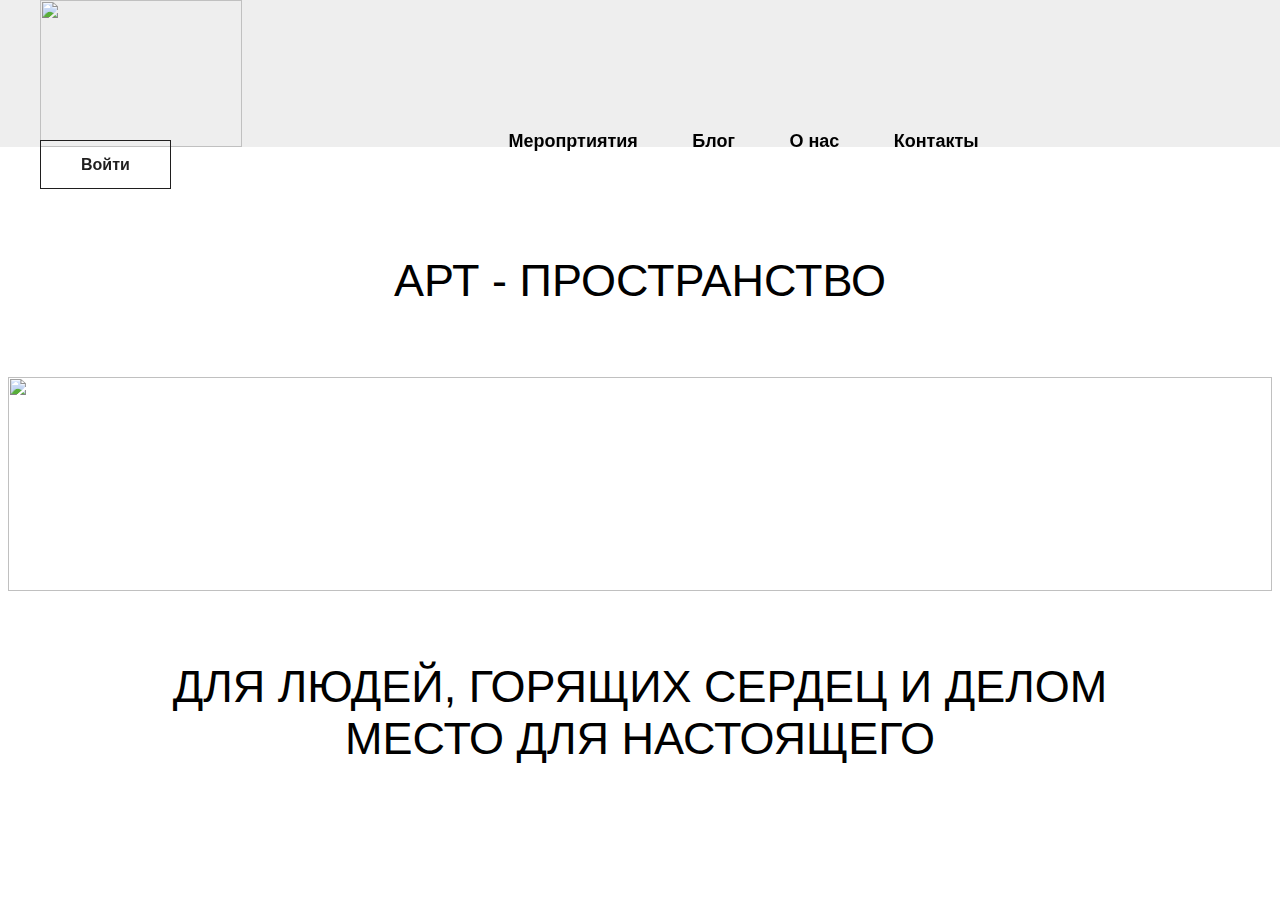
==== index.html @ 5cd30d87 "index.html" ====
<!DOCTYPE html>
<html lang="ru">
    <head>
        <meta charset="UTF-8" />
        <title>Lenni Art</title>
        <link rel="stylesheet" 
        href="styles.css?ver=0">
        <link rel="preconnect" 
        href="https://fonts.googleapis.com">
        <link rel="preconnect" 
        href="https://fonts.gstatic.com" crossoring>
        <link rel="preconnect" href="https://fonts.googleapis.com/css2?family=Lora:wght@400;500;600;700&family=Open+Sans:wght@400;500;600;700&display=swap" rel="stylesheet">
    </head>
    <body class="body">
        <header class="page-header">
            <div class="page-header__container">
                <a href="index.html" class="page-header__logo">
                <img src="assets/images/logo.svg" 
                class="page-header__logo-img"/>
        </a>
            <nav class="page-header__nav">
                <a href="#"class="page-header__nav-link">Меропртиятия</a>
                <a href="#"class="page-header__nav-link">Блог</a>
                <a href="#"class="page-header__nav-link">О нас</a>
                <a href="#"class="page-header__nav-link">Контакты</a>
            </nav>
            <a href="#" class="btn page-header__user-btn">Войти</a>
            </div>
            
        </header>
        <main class="main"> 
            <div class="home">
                <header class="main-header home__main-header">
                    <h1 class="main-header__title">Арт - пространство</h1>
                    <picture class="main-header__picture">
                        <img src="assets/images/LENNI.png" class="main-header__img"/>
                    </picture>
                    <p class="main-header__text">
                        для людей, горящих сердец и делом
                        место для настоящего
                    </p>
                </header>
                <section class="offers home__offers"></section>
                <section class="about home__about"></section>
                <section class="upcoming home__upcoming"></section>
                <section class="listing home__listing"></section>
                <section class="contacts home__contacts"></section>
                <div class="doit home__doit"></div>
            </div>
        </main>
        <footer class="page-footer"></footer>
    </body>
</html>
---- styles.css ----
.body {
    font-family: "Open Sans", sans-serif;
    font-size: 16px;
    font-weight: 400;
    font-style: normal;
    line-height: 1.375;
}
.page-header {
    position: fixed;
    top: 0;
    left: 0;
    width: 100%;
    height: 147px;
    z-index: 100;
}
.page-header::before{
    content: '';
    position: absolute;
    top: 0;
    left: 0;
    width: 100%;
    height: 100%;
    background-color: rgba(222, 222, 222, 0.50);
    @supports (background-filter: blur(10px)) {
       background-filter: blur(10px);
       background-color: rgba(222, 222, 222, 0.50);
    }
}
.page-header__container{
     box-sizing: border-box;
     position: relative;
     margin: 0 auto;
     padding-left: 40px;
     padding-right: 40px;
     max-width: 1414px;
     width: 100%;
}
.page-header__logo {
    display: inline-block;
margin-right: 237px;
width: 202px;
height: 147px;
}
.page-header__logo-img {
    width: 100%;
    height: 100%;
}
.page-header__nav {
    display: inline-block;
    margin-right: 230px;
}
.page-header__nav-link{
    margin: 0 25px;
    color: #000000;
    font-weight: 600;
    font-size: 18px;
    line-height: 25px;
    text-decoration: none;
}
.page-header__user-btn{
    box-sizing: border-box;
    text-decoration: none;
    padding: 15px 40px;
    background-color: transparent;
    border: 1px solid #1f1e1e;
    font-size: 16px;
    line-height: normal;
    font-weight: 600;
    color: #1f1e1e;
}
.home {
    padding-top: 147px;
}
.main-header__title,
.main-header__text {
    padding-left: 40px;
    padding-right: 40px;
    text-align: center;
    text-transform: uppercase;
    font-family: 'Lora', sans-serif;
    font-weight: 400;
    font-size: 45px;
    line-height: normal;
    color-scheme: #1f1e1e;
}
.main-header__title {
    margin: 0 0 70px;
}
.main-header__text {
    margin: 0 auto;
    max-width: 948px;
    width: 100%;
}
.main-header__picture {
    display: block;
    margin-bottom: 70px;
    position: relative;
    width: 100%;
}
.main-header__picture::before {
content: '';
display: block;
width: 100%;
padding-top: 16.927%;
}
.main-header__img {
    position: absolute;
    top: 0;
    left: 0;
    width: 100%;
    height: 100%;
    object-fit: contain;
}
.main-header {
    padding: 100px 0;
}
.page-footer {
}
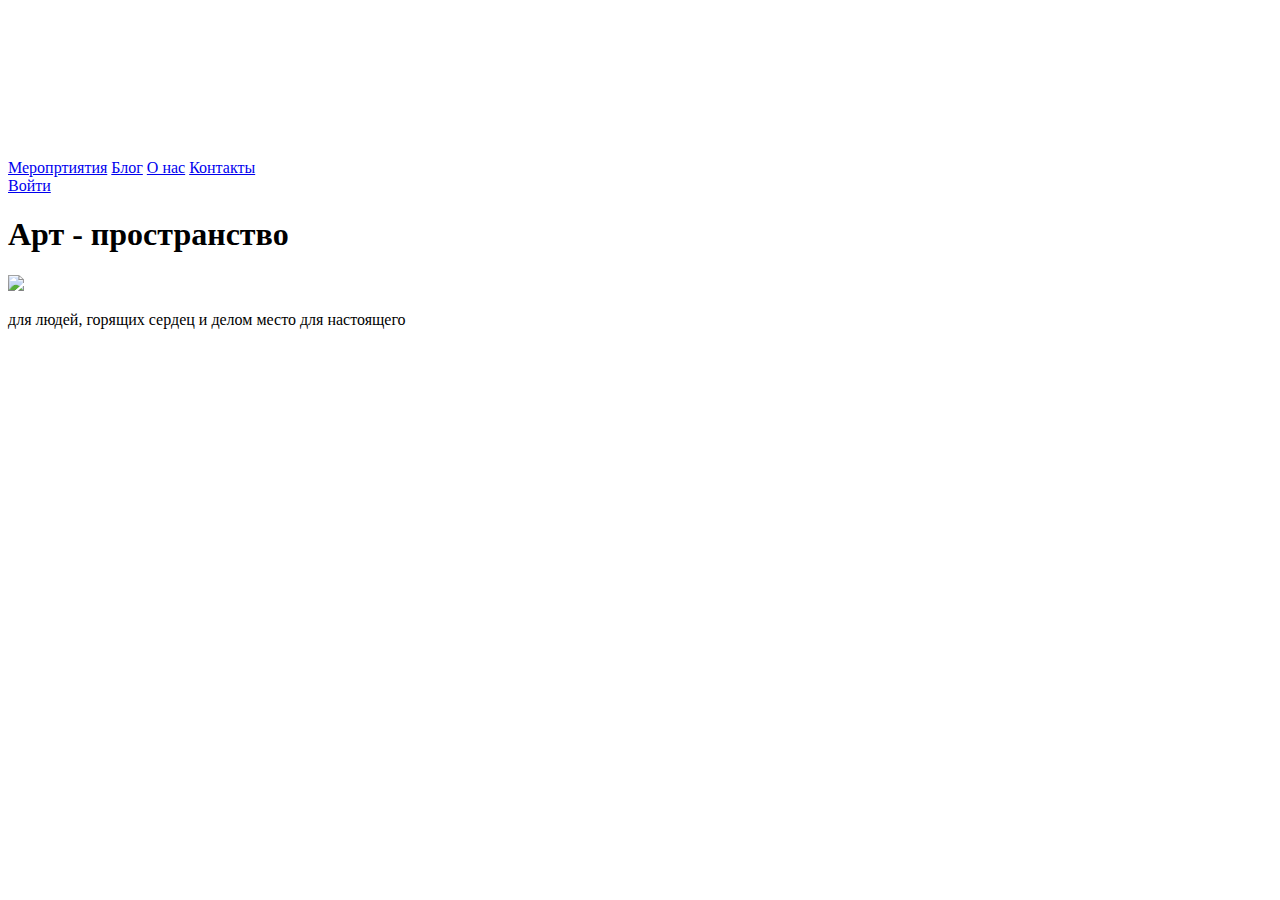
==== commit 99f9c0b1: "text of commit" ====
--- a/index.html
+++ b/index.html
@@ -1,53 +1,57 @@
 <!DOCTYPE html>
 <html lang="ru">
-    <head>
-        <meta charset="UTF-8" />
-        <title>Lenni Art</title>
-        <link rel="stylesheet" 
-        href="styles.css?ver=0">
-        <link rel="preconnect" 
-        href="https://fonts.googleapis.com">
-        <link rel="preconnect" 
-        href="https://fonts.gstatic.com" crossoring>
-        <link rel="preconnect" href="https://fonts.googleapis.com/css2?family=Lora:wght@400;500;600;700&family=Open+Sans:wght@400;500;600;700&display=swap" rel="stylesheet">
-    </head>
-    <body class="body">
-        <header class="page-header">
-            <div class="page-header__container">
-                <a href="index.html" class="page-header__logo">
-                <img src="assets/images/logo.svg" 
-                class="page-header__logo-img"/>
-        </a>
-            <nav class="page-header__nav">
-                <a href="#"class="page-header__nav-link">Меропртиятия</a>
-                <a href="#"class="page-header__nav-link">Блог</a>
-                <a href="#"class="page-header__nav-link">О нас</a>
-                <a href="#"class="page-header__nav-link">Контакты</a>
-            </nav>
-            <a href="#" class="btn page-header__user-btn">Войти</a>
-            </div>
-            
-        </header>
-        <main class="main"> 
-            <div class="home">
-                <header class="main-header home__main-header">
-                    <h1 class="main-header__title">Арт - пространство</h1>
-                    <picture class="main-header__picture">
-                        <img src="assets/images/LENNI.png" class="main-header__img"/>
-                    </picture>
-                    <p class="main-header__text">
-                        для людей, горящих сердец и делом
-                        место для настоящего
-                    </p>
-                </header>
-                <section class="offers home__offers"></section>
-                <section class="about home__about"></section>
-                <section class="upcoming home__upcoming"></section>
-                <section class="listing home__listing"></section>
-                <section class="contacts home__contacts"></section>
-                <div class="doit home__doit"></div>
-            </div>
-        </main>
-        <footer class="page-footer"></footer>
-    </body>
-</html>
+
+<head>
+  <meta charset="UTF-8" />
+  <title>Lenni Art</title>
+  <link rel="stylesheet" href="styles.css?ver=0">
+  <link rel="preconnect" href="https://fonts.googleapis.com">
+  <link rel="preconnect" href="https://fonts.gstatic.com" crossoring>
+  <link rel="preconnect" href="https://fonts.googleapis.com/css2?family=Lora:wght@400;500;600;700&family=Open+Sans:wght@400;500;600;700&display=swap" rel="stylesheet">
+</head>
+
+<body class="body">
+  <header class="page-header">
+    <div class="page-header__container">
+      <a href="index.html" class="page-header__logo">
+        <!-- <img src="assets/images/logo.svg" 
+        class="page-header__logo-img"/> -->
+        <svg class="page-header__logo-img" width="202" height="147">
+          <use xlink:href="assets/icons/symbols.svg#logo"></use>
+        </svg>
+      </a>
+      <nav class="page-header__nav">
+        <a href="#" class="page-header__nav-link">Меропртиятия</a>
+        <a href="#" class="page-header__nav-link">Блог</a>
+        <a href="#" class="page-header__nav-link">О нас</a>
+        <a href="#" class="page-header__nav-link">Контакты</a>
+      </nav>
+      <a href="#" class="btn page-header__user-btn">Войти</a>
+    </div>
+
+  </header>
+  <main class="main">
+    <div class="home">
+      <header class="main-header home__main-header">
+        <h1 class="main-header__title">Арт - пространство</h1>
+        <picture class="main-header__picture">
+          <img src="assets/images/LENNI.png" class="main-header__img" />
+        </picture>
+        <p class="main-header__text">
+          для людей, горящих сердец и делом
+          место для настоящего
+        </p>
+      </header>
+      <section class="offers home__offers"></section>
+      <section class="about home__about"></section>
+      <section class="upcoming home__upcoming"></section>
+      <section class="listing home__listing"></section>
+      <section class="contacts home__contacts"></section>
+      <div class="doit home__doit"></div>
+    </div>
+  </main>
+
+  <footer class="page-footer"></footer>
+</body>
+
+</html>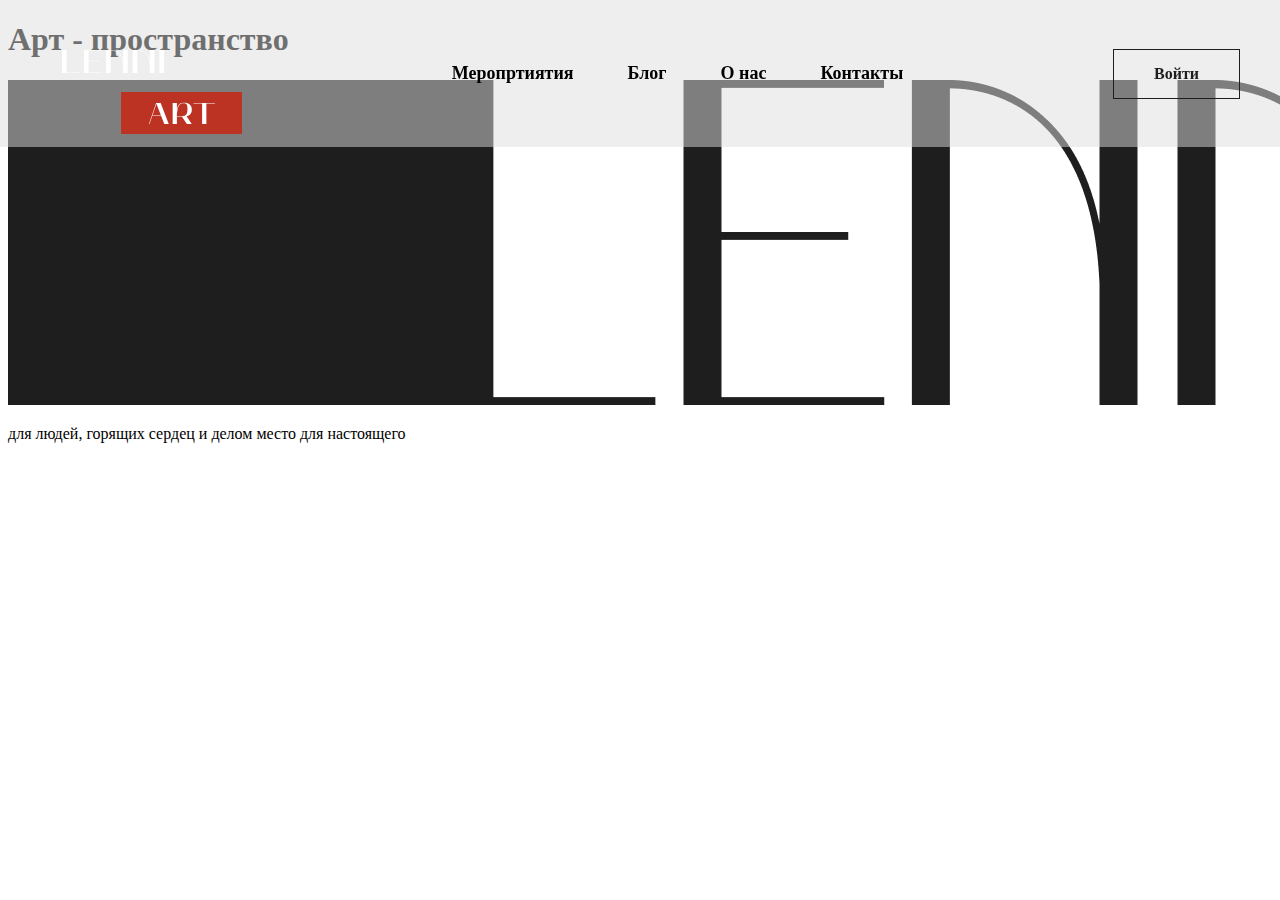
==== commit ebae2491: "text of commit" ====
--- a/index.html
+++ b/index.html
@@ -4,7 +4,7 @@
 <head>
   <meta charset="UTF-8" />
   <title>Lenni Art</title>
-  <link rel="stylesheet" href="styles.css?ver=0">
+  <link rel="stylesheet" href="styles/styles.css?ver=0">
   <link rel="preconnect" href="https://fonts.googleapis.com">
   <link rel="preconnect" href="https://fonts.gstatic.com" crossoring>
   <link rel="preconnect" href="https://fonts.googleapis.com/css2?family=Lora:wght@400;500;600;700&family=Open+Sans:wght@400;500;600;700&display=swap" rel="stylesheet">
--- a/styles/styles.css
+++ b/styles/styles.css
@@ -0,0 +1,86 @@
+@font-face {
+  font-family: "mak";
+  src: local("MAK-bold"), url("../assets/fonts/Mak-bold.woff");
+  font-weight: 700;
+  font-style: normal;
+}
+@font-face {
+  font-family: "mak";
+  src: local("MAK-light"), url("../assets/fonts/Mak-light.woff");
+  font-weight: 300;
+  font-style: normal;
+}
+.page-header {
+  position: fixed;
+  top: 0;
+  left: 0;
+  width: 100%;
+  height: 147px;
+  z-index: 100;
+}
+.page-header::before {
+  content: '';
+  position: absolute;
+  top: 0;
+  left: 0;
+  width: 100%;
+  height: 100%;
+  background-color: rgba(222, 222, 222, 0.5);
+}
+@supports (background-filter: blur(10px)) {
+  .page-header::before {
+    background-filter: blur(10px);
+    background-color: rgba(222, 222, 222, 0.5);
+  }
+}
+.page-header__container {
+  -webkit-box-sizing: border-box;
+          box-sizing: border-box;
+  position: relative;
+  display: -webkit-box;
+  display: -ms-flexbox;
+  display: flex;
+  -webkit-box-pack: justify;
+      -ms-flex-pack: justify;
+          justify-content: space-between;
+  -webkit-box-align: center;
+      -ms-flex-align: center;
+          align-items: center;
+  margin: 0 auto;
+  padding-left: 40px;
+  padding-right: 40px;
+  max-width: 1414px;
+  width: 100%;
+}
+.page-header__logo {
+  display: inline-block;
+  width: 202px;
+  height: 147px;
+}
+.page-header__logo-img {
+  width: 100%;
+  height: 100%;
+}
+.page-header__nav {
+  display: inline-block;
+}
+.page-header__nav-link {
+  margin: 0 25px;
+  color: #000000;
+  font-weight: 600;
+  font-size: 18px;
+  line-height: 25px;
+  text-decoration: none;
+}
+.page-header__user-btn {
+  -webkit-box-sizing: border-box;
+          box-sizing: border-box;
+  text-decoration: none;
+  padding: 15px 40px;
+  background-color: transparent;
+  border: 1px solid #1f1e1e;
+  font-size: 16px;
+  line-height: normal;
+  font-weight: 600;
+  color: #1f1e1e;
+}
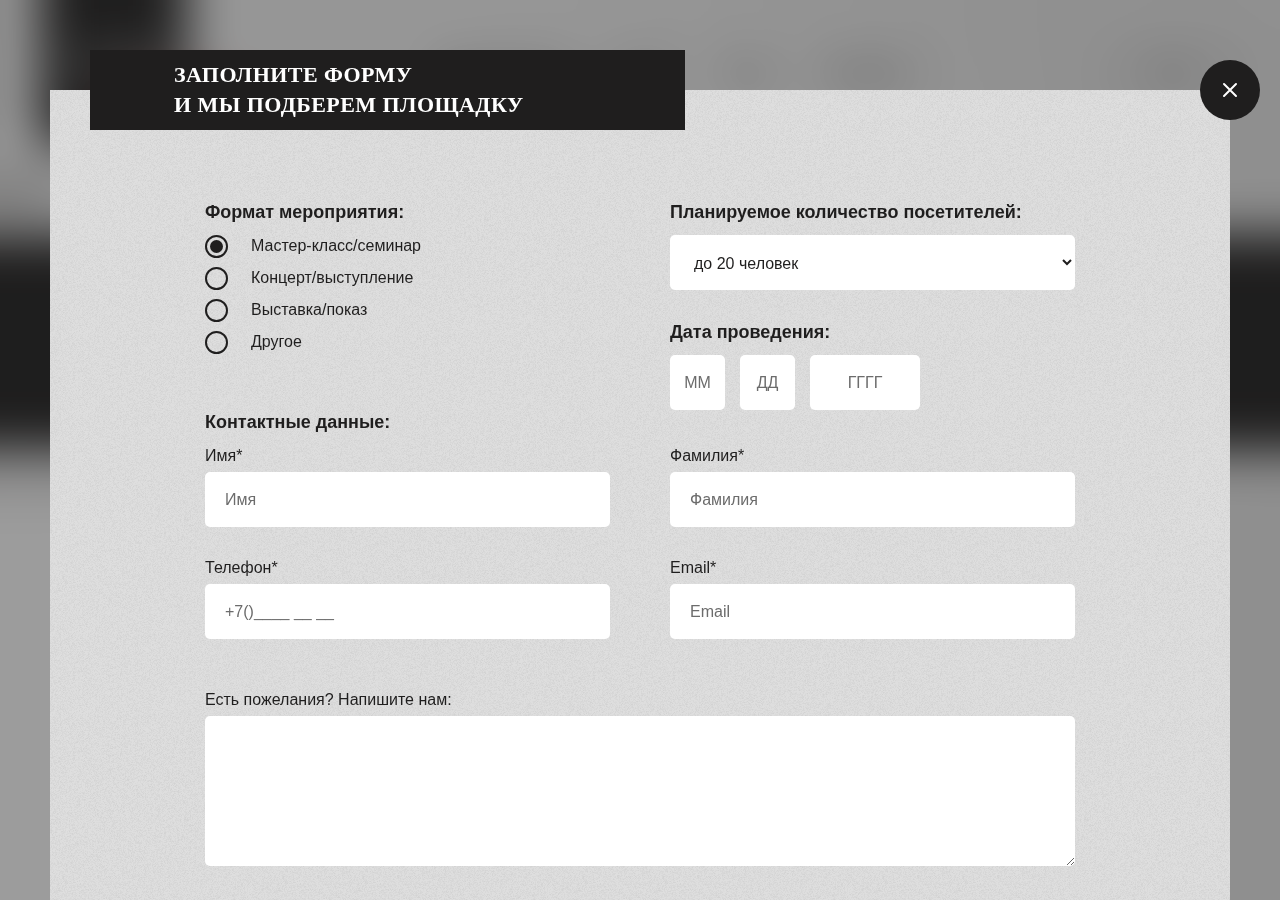
==== commit 9904cc1e: "text of commit~" ====
--- a/index.html
+++ b/index.html
@@ -52,6 +52,142 @@
   </main>
 
   <footer class="page-footer"></footer>
+
+  <div class="pp">
+    <div class="pp__container">
+      <div class="pp__sticky-close">
+        <button type="button" class="pp__sticky-btn">
+          <svg class="pp__btn-icon" width="24" height="24">
+            <use xlink:href="assets/icons/symbols.svg#x"></use>
+          </svg>
+        </button>
+      </div>
+      <div class="pp__wrapper">
+        <h3 class="pp__title">
+          Заполните форму
+          <br />
+          и мы подберем площадку
+        </h3>
+        <div class="pp__form form">
+          <div class="form__list">
+            <div class="form__field form__field--w50 field">
+              <h6 class="field__title">
+                Формат мероприятия:
+              </h6>
+              <div class="field__radio radio">
+                <label class="radio__label">
+                  <input type="radio" name="format" value="seminar" class="radio__input" checked />
+                  <span class="radio__mark"></span>
+                  <span class="radio__name">Мастер-класс/семинар</span>
+                </label>
+
+                <label class="radio__label">
+                  <input type="radio" name="format" value="concert" class="radio__input" />
+                  <span class="radio__mark"></span>
+                  <span class="radio__name">Концерт/выступление</span>
+                </label>
+
+                <label class="radio__label">
+                  <input type="radio" name="format" value="show" class="radio__input" />
+                  <span class="radio__mark"></span>
+                  <span class="radio__name">Выставка/показ</span>
+                </label>
+
+                <label class="radio__label">
+                  <input type="radio" name="format" value="other" class="radio__input" />
+                  <span class="radio__mark"></span>
+                  <span class="radio__name">Другое</span>
+                </label>
+              </div>
+            </div>
+            <div class="form__group">
+              <div class="form__field form__field--mb30 field">
+                <h6 class="field__title">Планируемое количество посетителей:</h6>
+                <select name="amount" class="field__select">
+                  <option value="20">
+                    до 20 человек
+                  </option>
+                  <option value="100">
+                    от 20 до 100 человек
+                  </option>
+                  <option value="500">
+                    от 100 до 500 человек
+                  </option>
+                  <option value="501">
+                    более 500 человек
+                  </option>
+                </select>
+              </div>
+              <div class="form__field field">
+                <h6 class="field__title">Дата проведения:</h6>
+                <div class="field__inputs">
+                  <input class="field__input field__input--w55 field__input--datetime" type="text" placeholder="ММ" />
+                  <input class="field__input field__input--w55 field__input--datetime" type="text" placeholder="ДД" />
+                  <input class="field__input field__input--w110 field__input--datetime" type="text" placeholder="ГГГГ" />
+                </div>
+              </div>
+            </div>
+          </div>
+          <div class="form__section">
+            <h6 class="field__title">
+              Контактные данные:
+            </h6>
+            <div class="form__list form__list--mb50">
+              <label class="form__field form__field--w50 field">
+                <span class="field__label">
+                  Имя*
+                </span>
+                <input type="text" class="field__input" placeholder="Имя" name="name" required />
+              </label>
+              <label class="form__field form__field--w50 field">
+                <span class="field__label">
+                  Фамилия*
+                </span>
+                <input type="text" class="field__input" placeholder="Фамилия" name="last_name" required />
+              </label>
+              <label class="form__field form__field--w50 field">
+                <span class="field__label">
+                  Телефон*
+                </span>
+                <input type="tel" class="field__input" placeholder="+7()____ __ __" name="phone" required />
+              </label>
+              <label class="form__field form__field--w50 field">
+                <span class="field__label">
+                  Email*
+                </span>
+                <input type="email" class="field__input" placeholder="Email" name="email" required />
+              </label>
+            </div>
+
+            <label class="form__field form__field--mb30 field">
+              <span class="field__label field__label--textarea">
+                Есть пожелания? Напишите нам:
+              </span>
+              <textarea class="field__textarea" name="wish"></textarea>
+            </label>
+
+            <label class="form__check form__check--mb40 check">
+              <input type="checkbox" class="check__input" name="agree" required />
+              <span class="check__mark"></span>
+              <span class="check__label">
+                Я соглашаюсь с пользовательским соглашением и с политикой использования персональных данных
+              </span>
+            </label>
+            <div class="form__btns">
+              <button type="submit" class="form__btn btn">
+                Отправить
+              </button>
+              <button type="button" class="form__btnm btnm">
+                Закрыть
+              </button>
+            </div>
+          </div>
+
+        </div>
+      </div>
+    </div>
+  </div>
+  </div>
 </body>
 
 </html>--- a/styles/styles.css
+++ b/styles/styles.css
@@ -10,6 +10,383 @@
   font-weight: 300;
   font-style: normal;
 }
+html,
+body {
+  width: 100%;
+  margin: 0;
+  padding: 0;
+}
+.body {
+  -webkit-box-sizing: border-box;
+          box-sizing: border-box;
+  display: -webkit-box;
+  display: -ms-flexbox;
+  display: flex;
+  -webkit-box-orient: vertical;
+  -webkit-box-direction: normal;
+      -ms-flex-direction: column;
+          flex-direction: column;
+  min-height: 100vh;
+  background-color: #dedede;
+  background-image: url(../assets/images/noise.png), url(../assets/images/bg.png);
+  background-position: 0 0, 0 0;
+  background-size: auto, 100% auto;
+  background-repeat: repeat, repeat-y;
+  color: #1F1E1E;
+  font-family: "Open Sans", sans-serif;
+  font-size: 16px;
+  font-weight: 400;
+  font-style: normal;
+  line-height: 1.375;
+  overflow-x: hidden;
+  padding-top: 147px;
+}
+.main {
+  -webkit-box-flex: 1;
+      -ms-flex: 1 0 auto;
+          flex: 1 0 auto;
+}
+.page-footer {
+  -webkit-box-flex: 0;
+      -ms-flex: 0 0 auto;
+          flex: 0 0 auto;
+}
+a {
+  color: #1F1E1E;
+  outline: none;
+}
+img {
+  max-width: 100%;
+  height: auto;
+  -o-object-fit: cover;
+     object-fit: cover;
+}
+button {
+  -webkit-box-shadow: none;
+          box-shadow: none;
+  outline: none;
+  color: #1F1E1E;
+  font-family: "Open Sans", sans-serif;
+  cursor: pointer;
+}
+.width_624 {
+  -webkit-box-sizing: border-box;
+          box-sizing: border-box;
+  width: 100%;
+  max-width: 624px;
+}
+.is-hidden {
+  position: absolute !important;
+  width: 0 !important;
+  height: 0 !important;
+  margin: 0 !important;
+  padding: 0 !important;
+  border: 0 !important;
+  visibility: hidden !important;
+  pointer-events: none;
+  overflow: hidden !important;
+  white-space: nowrap !important;
+}
+.radio {
+  display: -webkit-box;
+  display: -ms-flexbox;
+  display: flex;
+  -webkit-box-orient: vertical;
+  -webkit-box-direction: normal;
+      -ms-flex-direction: column;
+          flex-direction: column;
+}
+.radio__label {
+  display: block;
+  margin-bottom: 9px;
+  -webkit-box-sizing: border-box;
+          box-sizing: border-box;
+  padding-left: 23px;
+  position: relative;
+  min-height: 23px;
+  cursor: pointer;
+}
+.radio__label:last-child {
+  margin-bottom: 0;
+}
+.radio__input {
+  position: absolute !important;
+  width: 0 !important;
+  height: 0 !important;
+  margin: 0 !important;
+  padding: 0 !important;
+  border: 0 !important;
+  visibility: hidden !important;
+  pointer-events: none;
+  overflow: hidden !important;
+  white-space: nowrap !important;
+}
+.radio__input:checked ~ .radio__mark {
+  background-color: #1F1E1E;
+}
+.radio__mark {
+  -webkit-box-sizing: border-box;
+          box-sizing: border-box;
+  position: absolute;
+  left: 0;
+  top: 0;
+  width: 23px;
+  height: 23px;
+  border-radius: 50%;
+  border: 2px solid #1F1E1E;
+  padding: 3px;
+  background-clip: content-box;
+  background-color: transparent;
+  -webkit-transition: background-color 0.2s;
+  transition: background-color 0.2s;
+}
+.radio__name {
+  display: block;
+  margin-left: 23px;
+  font-family: "Open Sans", sans-serif;
+  font-weight: 400;
+  font-size: 16px;
+  line-height: 22px;
+}
+.check {
+  -webkit-box-sizing: border-box;
+          box-sizing: border-box;
+  position: relative;
+  padding-left: 40px;
+  display: block;
+}
+.check__input {
+  position: absolute !important;
+  width: 0 !important;
+  height: 0 !important;
+  margin: 0 !important;
+  padding: 0 !important;
+  border: 0 !important;
+  visibility: hidden !important;
+  pointer-events: none;
+  overflow: hidden !important;
+  white-space: nowrap !important;
+}
+.check__input:checked ~ .check__mark {
+  background-color: #1F1E1E;
+}
+.check__input:checked ~ .check__mark::after {
+  content: '';
+  display: block;
+  position: absolute;
+  top: 2px;
+  left: 7px;
+  width: 6px;
+  height: 12px;
+  border-bottom: 2px solid #ffffff;
+  border-right: 2px solid #ffffff;
+  -webkit-transform: rotate(45deg);
+      -ms-transform: rotate(45deg);
+          transform: rotate(45deg);
+}
+.check__mark {
+  position: absolute;
+  top: 0;
+  left: 0;
+  width: 24px;
+  height: 24px;
+  -webkit-box-sizing: border-box;
+          box-sizing: border-box;
+  border: 1px solid #1F1E1E;
+  background-color: transparent;
+  -webkit-transition: background-color 0.2s;
+  transition: background-color 0.2s;
+}
+.check__label {
+  font-size: 14px;
+  color: #1F1E1E;
+}
+.field__title {
+  margin: 0 0 10px;
+  font-weight: 700;
+  font-family: "Open Sans", sans-serif;
+  font-size: 18px;
+  line-height: 25px;
+  color: #1F1E1E;
+}
+.field__title--mb7 {
+  margin-bottom: 7px;
+}
+.field__inputs {
+  display: -webkit-box;
+  display: -ms-flexbox;
+  display: flex;
+  gap: 15px;
+}
+.field__select,
+.field__input,
+.field__textarea {
+  -webkit-box-sizing: border-box;
+          box-sizing: border-box;
+  border: none;
+  padding: 17px 20px 16px;
+  width: 100%;
+  border-radius: 5px;
+  background-color: #ffffff;
+  font-size: 16px;
+  color: #1F1E1E;
+}
+.field__select,
+.field__input {
+  height: 55px;
+}
+.field__textarea {
+  height: 150px;
+}
+.field__input--w55 {
+  width: 55px;
+}
+.field__input--w110 {
+  width: 110px;
+}
+.field__input--datetime {
+  padding: 17px 13px 16px;
+  text-align: center;
+}
+.field__input::-webkit-input-placeholder {
+  font-size: 16px;
+  color: #6c6c6c;
+}
+.field__input::-moz-placeholder {
+  font-size: 16px;
+  color: #6c6c6c;
+}
+.field__input:-ms-input-placeholder {
+  font-size: 16px;
+  color: #6c6c6c;
+}
+.field__input::-ms-input-placeholder {
+  font-size: 16px;
+  color: #6c6c6c;
+}
+.field__input::placeholder {
+  font-size: 16px;
+  color: #6c6c6c;
+}
+.field__label {
+  display: block;
+  margin-bottom: 5px;
+  font-size: 16px;
+  line-height: 22px;
+  color: #1F1E1E;
+}
+.field__label__textarea {
+  font-weight: 700;
+  font-family: "Open Sans", sans-serif;
+  font-size: 18px;
+  line-height: 25px;
+  color: #1F1E1E;
+}
+.form__list {
+  display: -webkit-box;
+  display: -ms-flexbox;
+  display: flex;
+  -ms-flex-wrap: wrap;
+      flex-wrap: wrap;
+  width: 100%;
+  row-gap: 30px;
+  -webkit-column-gap: 60px;
+     -moz-column-gap: 60px;
+          column-gap: 60px;
+}
+.form__list--mb50 {
+  margin-bottom: 50px;
+}
+.form__group {
+  width: calc(50% - 30px);
+}
+.form__field {
+  display: block;
+  width: 100%;
+}
+.form__field--w50 {
+  width: calc(50% - 30px);
+}
+.form__field--mb30 {
+  margin-bottom: 30px;
+}
+.form__btns {
+  display: -webkit-box;
+  display: -ms-flexbox;
+  display: flex;
+  -webkit-box-align: center;
+      -ms-flex-align: center;
+          align-items: center;
+}
+.form__btn {
+  max-width: 400px;
+  width: 100%;
+}
+.form__btnm {
+  -webkit-box-sizing: border-box;
+          box-sizing: border-box;
+  border: none;
+  margin: 0 auto;
+  text-decoration: underline;
+  background-color: transparent;
+  line-height: normal;
+  font-weight: 600;
+  font-size: 16px;
+  -webkit-transition: background-color 0.2s;
+  transition: background-color 0.2s;
+}
+.form__check--mb40 {
+  margin-bottom: 40px;
+}
+.btn {
+  display: inline-block;
+  -webkit-box-sizing: border-box;
+          box-sizing: border-box;
+  padding: 15px 40px;
+  border: 1px solid #1F1E1E;
+  background-color: transparent;
+  outline: none;
+  color: #1F1E1E;
+  font-weight: 600;
+  font-size: 16px;
+  line-height: 20px;
+  text-align: center;
+  text-decoration: none;
+  -webkit-transition: color 0.2s, background-color 0.2s, border-color 0.2s;
+  transition: color 0.2s, background-color 0.2s, border-color 0.2s;
+  overflow: hidden;
+  cursor: pointer;
+}
+.btn:active {
+  background-color: #1F1E1E;
+  color: #ffffff;
+}
+.section-title {
+  -webkit-box-sizing: border-box;
+          box-sizing: border-box;
+  width: 100%;
+  max-width: 624px;
+  display: -webkit-box;
+  display: -ms-flexbox;
+  display: flex;
+  -webkit-box-pack: center;
+      -ms-flex-pack: center;
+          justify-content: center;
+  -webkit-box-align: center;
+      -ms-flex-align: center;
+          align-items: center;
+  min-height: 62px;
+  margin: 0 auto 150px;
+  padding: 8px 45px;
+  background-color: #1F1E1E;
+  color: #ffffff;
+  font-family: "Lora", serif;
+  font-weight: 500;
+  font-size: 36px;
+  line-height: 1.277;
+  text-align: center;
+  text-transform: uppercase;
+}
 .page-header {
   position: fixed;
   top: 0;
@@ -36,6 +413,12 @@
 .page-header__container {
   -webkit-box-sizing: border-box;
           box-sizing: border-box;
+  width: 100%;
+  max-width: 1414px;
+  margin-left: auto;
+  margin-right: auto;
+  padding-left: 40px;
+  padding-right: 40px;
   position: relative;
   display: -webkit-box;
   display: -ms-flexbox;
@@ -46,11 +429,6 @@
   -webkit-box-align: center;
       -ms-flex-align: center;
           align-items: center;
-  margin: 0 auto;
-  padding-left: 40px;
-  padding-right: 40px;
-  max-width: 1414px;
-  width: 100%;
 }
 .page-header__logo {
   display: inline-block;
@@ -84,3 +462,208 @@
   font-weight: 600;
   color: #1f1e1e;
 }
+.reserve {
+  display: grid;
+  gap: 65px 11%;
+  grid-template-columns: 405px calc(89% - 405px);
+  grid-template-areas: "checks scheme" "order legend";
+  width: 100%;
+}
+.reserve__checks {
+  grid-area: checks;
+}
+.reserve__order {
+  grid-area: order;
+}
+.reserve__scheme {
+  grid-area: scheme;
+}
+.reserve__legend {
+  grid-area: legend;
+}
+.reserve > div {
+  -webkit-box-sizing: border-box;
+          box-sizing: border-box;
+  padding: 10px;
+  background-color: coral;
+  text-align: center;
+}
+.event {
+  padding: 40px 0 150px;
+}
+.card-event {
+  display: -webkit-box;
+  display: -ms-flexbox;
+  display: flex;
+  width: 405px;
+  max-width: 100%;
+  min-width: 280px;
+  color: #1F1E1E;
+}
+.card-event__link {
+  text-decoration: none;
+  display: -webkit-box;
+  display: -ms-flexbox;
+  display: flex;
+  -webkit-box-orient: vertical;
+  -webkit-box-direction: normal;
+      -ms-flex-direction: column;
+          flex-direction: column;
+  width: 100%;
+}
+.card-event__link:active .event-card__title {
+  color: #BC3324;
+  -webkit-text-decoration-color: #BC3324;
+          text-decoration-color: #BC3324;
+}
+.card-event__picture {
+  display: block;
+  position: relative;
+  width: 100%;
+  margin-bottom: 0 0 25px;
+  font-size: 0;
+  text-decoration: none;
+  overflow: hidden;
+}
+.events {
+  padding-top: 140px 0 100px;
+}
+.events__listing {
+  margin-bottom: 100px;
+}
+.listing {
+  -webkit-box-sizing: border-box;
+          box-sizing: border-box;
+  width: 100%;
+  max-width: 1414px;
+  margin-left: auto;
+  margin-right: auto;
+  padding-left: 40px;
+  padding-right: 40px;
+  display: -webkit-box;
+  display: -ms-flexbox;
+  display: flex;
+  -webkit-box-orient: vertical;
+  -webkit-box-direction: normal;
+      -ms-flex-direction: column;
+          flex-direction: column;
+}
+.listing__events-list {
+  display: -webkit-box;
+  display: -ms-flexbox;
+  display: flex;
+  -ms-flex-wrap: wrap;
+      flex-wrap: wrap;
+  margin: 0 -30px -120px;
+}
+.listing__event-card {
+  width: calc(33.333% - 60px);
+  margin: 0 30px 120px;
+}
+.pp {
+  position: fixed;
+  top: 0;
+  left: 0;
+  right: 0;
+  bottom: 0;
+  -webkit-box-sizing: border-box;
+          box-sizing: border-box;
+  padding: 90px 50px 50px;
+  overflow-y: auto;
+  z-index: 110;
+  background-color: #dedede;
+}
+@supports ((-webkit-backdrop-filter: blur(25px)) or (backdrop-filter: blur(25px))) {
+  .pp {
+    background-color: rgba(31, 30, 30, 0.4);
+    -webkit-backdrop-filter: blur(25px);
+            backdrop-filter: blur(25px);
+  }
+}
+.pp__container {
+  -webkit-box-sizing: border-box;
+          box-sizing: border-box;
+  display: -webkit-box;
+  display: -ms-flexbox;
+  display: flex;
+  -webkit-box-orient: vertical;
+  -webkit-box-direction: normal;
+      -ms-flex-direction: column;
+          flex-direction: column;
+  max-width: 1210px;
+  width: 100%;
+  margin: auto;
+  padding: 70px 40px 40px;
+  background-color: #dedede;
+  background-image: url(../assets/images/noise.png);
+  background-repeat: repeat;
+  background-position: 0 0;
+  background-size: auto;
+}
+.pp__title {
+  margin: -110px 0 70px;
+  -webkit-box-sizing: border-box;
+          box-sizing: border-box;
+  padding: 10px 84px;
+  max-width: 595px;
+  background-color: #1F1E1E;
+  text-transform: uppercase;
+  font-family: "Lora", serif;
+  font-size: 22px;
+  line-height: 30px;
+  letter-spacing: 0.44px;
+  color: #ffffff;
+}
+.pp__sticky-close {
+  position: sticky;
+  -ms-flex-item-align: end;
+      align-self: flex-end;
+  top: 0;
+  width: 0;
+}
+.pp__sticky-btn {
+  position: absolute;
+  right: -70px;
+  top: -100px;
+  -webkit-box-sizing: border-box;
+          box-sizing: border-box;
+  display: -webkit-box;
+  display: -ms-flexbox;
+  display: flex;
+  -webkit-box-pack: center;
+      -ms-flex-pack: center;
+          justify-content: center;
+  -webkit-box-align: center;
+      -ms-flex-align: center;
+          align-items: center;
+  width: 60px;
+  height: 60px;
+  border: none;
+  outline: none;
+  border-radius: 50%;
+  background-color: #1F1E1E;
+  color: #ffffff;
+  -webkit-transition: background-color 0.2s;
+  transition: background-color 0.2s;
+}
+.pp__form {
+  margin: auto;
+  max-width: 870px;
+}
+@media (hover: hover) {
+  .form__btnm:hover {
+    color: #A51505;
+  }
+  .btn:hover {
+    background-color: #1F1E1E;
+    color: #ffffff;
+  }
+  .card-event__link:hover .event-card__title {
+    color: #BC3324;
+    -webkit-text-decoration-color: #BC3324;
+            text-decoration-color: #BC3324;
+  }
+  .pp__sticky-btn:hover {
+    background-color: #A51505;
+  }
+}
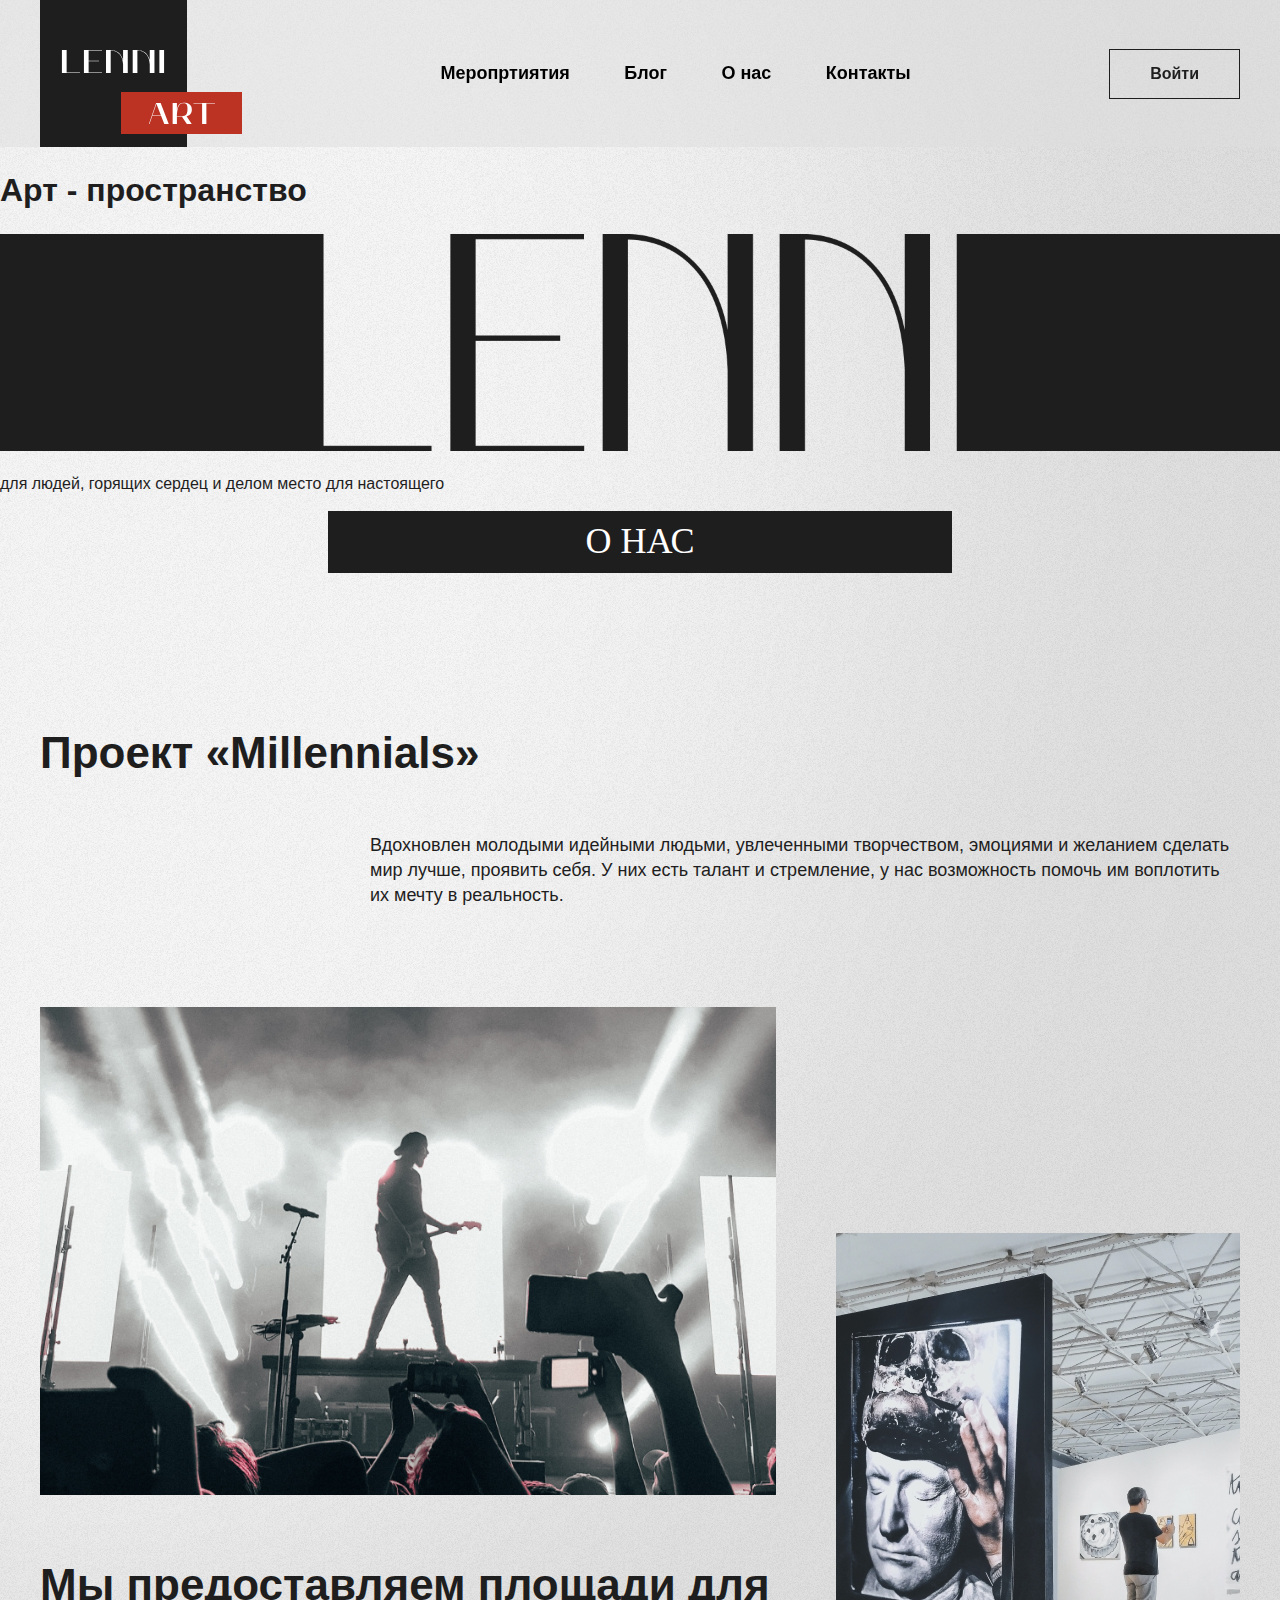
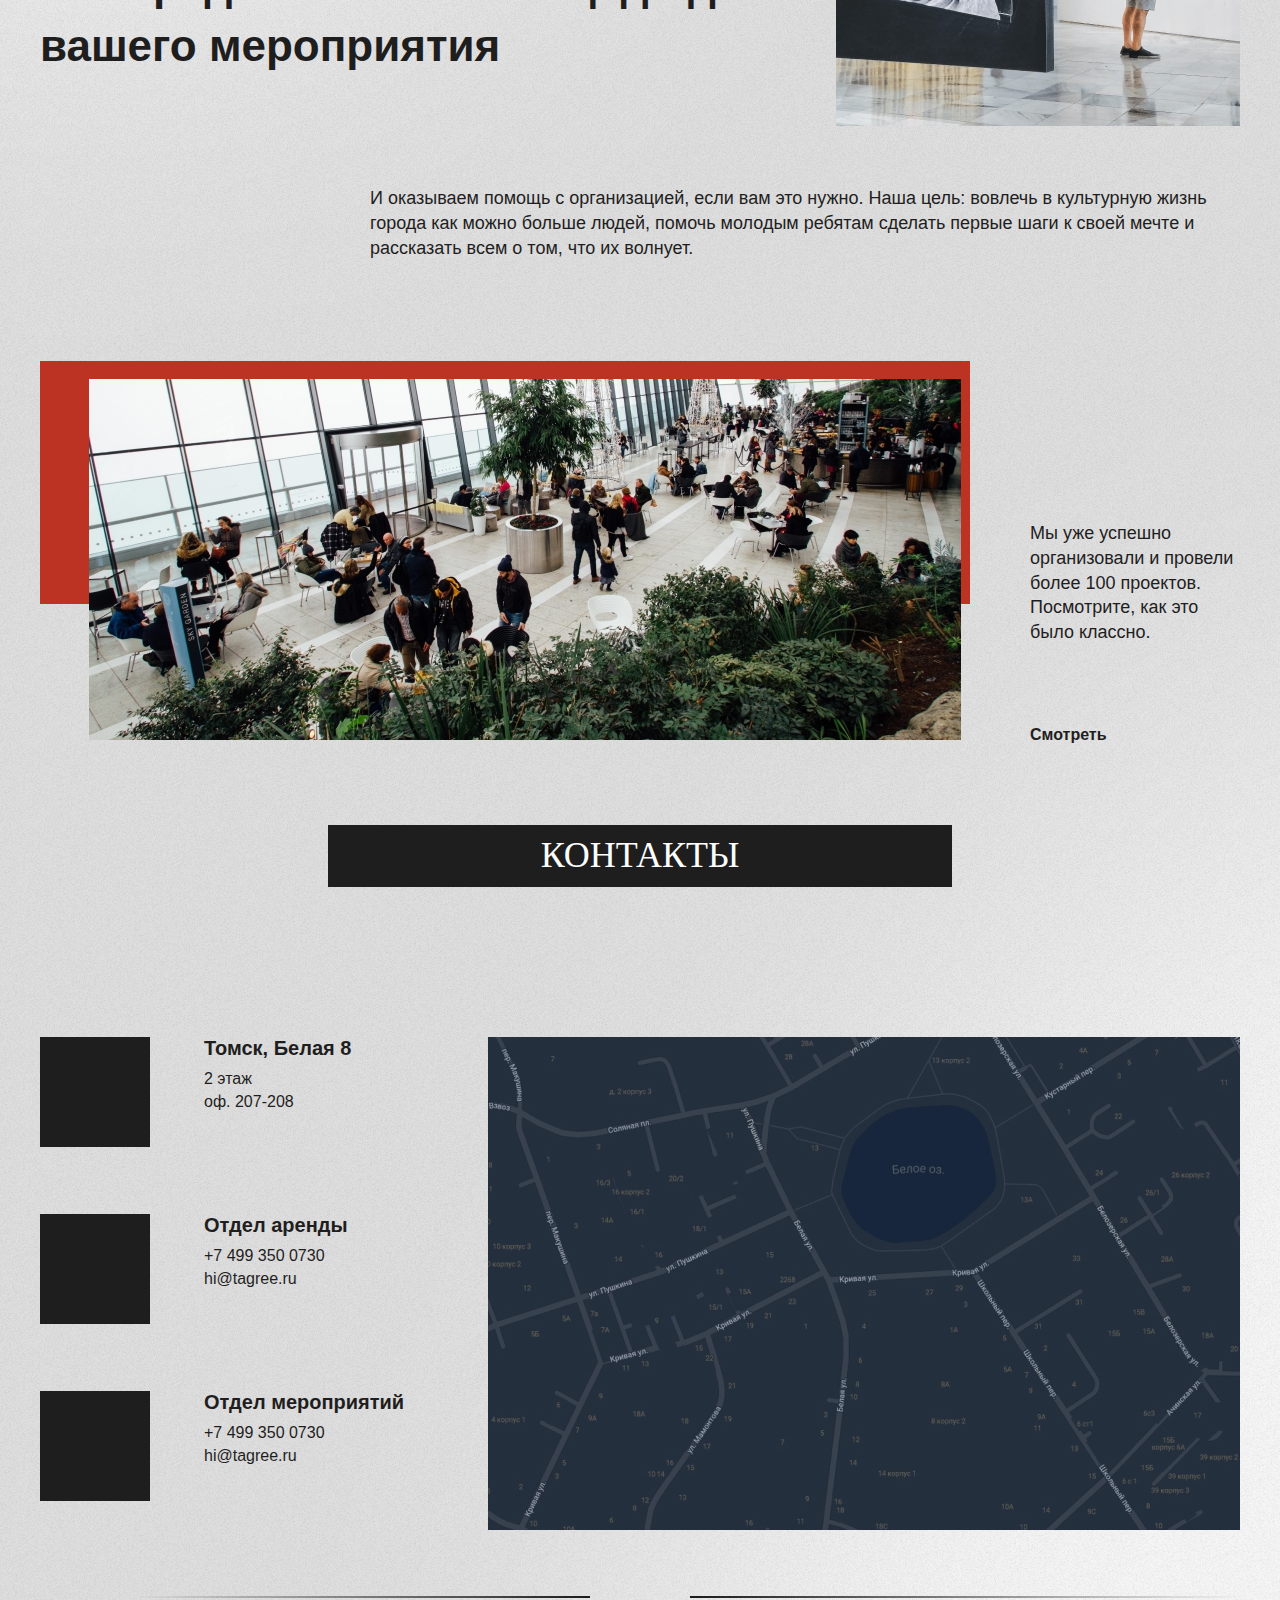
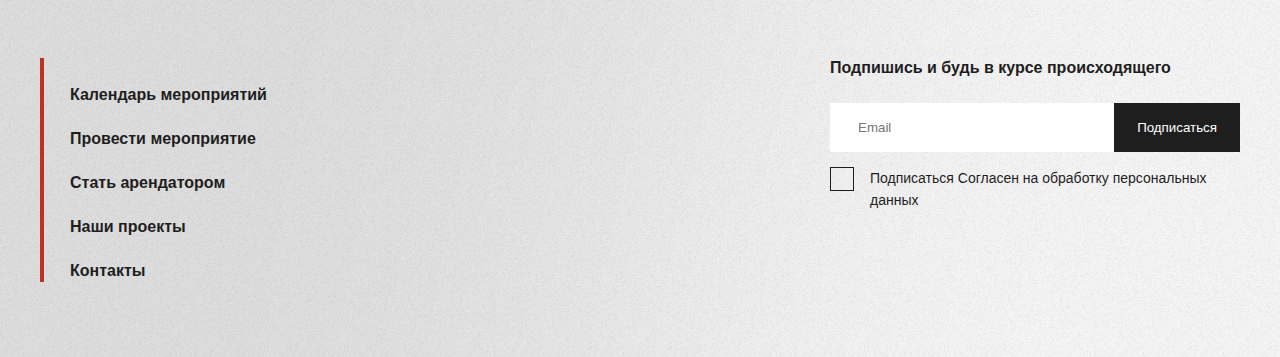
==== commit 3393af1c: "text of commit" ====
--- a/index.html
+++ b/index.html
@@ -43,15 +43,142 @@
         </p>
       </header>
       <section class="offers home__offers"></section>
-      <section class="about home__about"></section>
+      <section class="about home__about">
+        <div class="about__container">
+          <h2 class="about__section-title section-title">
+            О нас
+          </h2>
+          <div class="about__block">
+            <h3 class="about__title">
+              Проект «Millennials»
+            </h3>
+            <p class="about__text">
+              Вдохновлен молодыми идейными людьми, увлеченными творчеством, эмоциями и желанием сделать мир лучше, проявить себя. У них есть талант и стремление, у нас возможность помочь им воплотить их мечту в реальность.
+            </p>
+          </div>
+          <div class="about__block2">
+            <picture class="about__picture">
+              <img class="about__img" src="assets/images/about1.jpg" />
+            </picture>
+            <picture class="about__picture2">
+              <img class="about__img" src="assets/images/about2.jpg" />
+            </picture>
+            <h3 class="about__title about__title--w868 about__title--2">
+              Мы предоставляем площади для вашего мероприятия
+            </h3>
+            <p class="about__text about__text--2">
+              И оказываем помощь с организацией, если вам это нужно.
+              Наша цель: вовлечь в культурную жизнь города как можно больше людей, помочь молодым ребятам сделать первые шаги к своей мечте и рассказать всем о том, что их волнует.
+            </p>
+          </div>
+          <div class="about__block3">
+            <picture class="about__picture3">
+              <img class="about__img2" src="assets/images/about3.jpg" />
+            </picture>
+            <div class="about__block3-wrapper">
+              <p class="about__text about__text--mb90">
+                Мы уже успешно организовали и провели более 100 проектов. Посмотрите, как это было классно.
+              </p>
+              <a href="#" class="about__link link">
+                <span class="link__name">
+                  Смотреть
+                </span>
+                <svg class="link__icon" width="91" height="60">
+                  <use xlink:href="assets/icons/symbols.svg#link">
+                </svg>
+              </a>
+            </div>
+          </div>
+        </div>
+      </section>
       <section class="upcoming home__upcoming"></section>
       <section class="listing home__listing"></section>
-      <section class="contacts home__contacts"></section>
+      <section class="contacts home__contacts">
+        <div class="contacts__container">
+          <h2 class="contacts__title section-title">
+            Контакты
+          </h2>
+          <div class="contacts__wrapper">
+            <div class="contacts__items">
+              <div class="contacts-item">
+                <div class="contacts-item__img">
+                  <svg class="contacts-item__icon" width="24" height="24">
+                    <use xlink:href="assets/icons/symbols.svg#location">
+                  </svg>
+                </div>
+                <div class="contacts-item__content">
+                  <h4 class="contacts-item__title">Томск, Белая 8</h4>
+                  <p class="contacts-item__info">2 этаж</p>
+                  <p class="contacts-item__info">оф. 207-208</p>
+                </div>
+              </div>
+
+              <div class="contacts-item">
+                <div class="contacts-item__img">
+                  <svg class="contacts-item__icon" width="24" height="24">
+                    <use xlink:href="assets/icons/symbols.svg#home">
+                  </svg>
+                </div>
+                <div class="contacts-item__content">
+                  <h4 class="contacts-item__title">Отдел аренды</h4>
+                  <a href="tel: 74993500730" class="contacts-item__info">+7 499 350 0730</a>
+                  <a href="mailto: hi@tagree.ru" class="contacts-item__info">hi@tagree.ru</a>
+                </div>
+              </div>
+              <div class="contacts-item">
+                <div class="contacts-item__img">
+                  <svg class="contacts-item__icon" width="24" height="24">
+                    <use xlink:href="assets/icons/symbols.svg#star">
+                  </svg>
+                </div>
+                <div class="contacts-item__content">
+                  <h4 class="contacts-item__title">Отдел мероприятий</h4>
+                  <a href="tel: 74993500730" class="contacts-item__info">+7 499 350 0730</a>
+                  <a href="mailto: hi@tagree.ru" class="contacts-item__info">hi@tagree.ru</a>
+                </div>
+              </div>
+            </div>
+            <div class="contacts__map">
+              <img src="assets/images/map.jpg" alt="map">
+            </div>
+          </div>
+        </div>
+      </section>
       <div class="doit home__doit"></div>
     </div>
   </main>
 
-  <footer class="page-footer"></footer>
+  <footer class="page-footer">
+    <div class="page-footer__container">
+      <div class="page-footer__border"></div>
+      <div class="page-footer__wrapper">
+        <nav class="page-footer__nav">
+          <a href="" class="page-footer__nav-link">Календарь мероприятий</a>
+          <a href="" class="page-footer__nav-link">Провести мероприятие</a>
+          <a href="" class="page-footer__nav-link">Стать арендатором</a>
+          <a href="" class="page-footer__nav-link">Наши проекты</a>
+          <a href="" class="page-footer__nav-link">Контакты</a>
+        </nav>
+        <form class="page-footer__form subscribe">
+          <h4 class="subscribe__title">
+            Подпишись и будь в курсе происходящего
+          </h4>
+          <div class="subscribe__wrapper">
+            <input type="email" name="email" placeholder="Email" class="subscribe__input" required />
+            <button type="submit" class="subscribe__submit">Подписаться</button>
+          </div>
+          <label class="subscribe__check check">
+            <input type="checkbox" class="check__input" name="agree" required />
+            <span class="check__mark"></span>
+            <span class="check__label">
+              Подписаться
+              Согласен на обработку персональных данных
+            </span>
+          </label>
+        </form>
+      </div>
+    </div>
+  </footer>
 
   <div class="pp">
     <div class="pp__container">
--- a/styles/styles.css
+++ b/styles/styles.css
@@ -87,257 +87,6 @@
   overflow: hidden !important;
   white-space: nowrap !important;
 }
-.radio {
-  display: -webkit-box;
-  display: -ms-flexbox;
-  display: flex;
-  -webkit-box-orient: vertical;
-  -webkit-box-direction: normal;
-      -ms-flex-direction: column;
-          flex-direction: column;
-}
-.radio__label {
-  display: block;
-  margin-bottom: 9px;
-  -webkit-box-sizing: border-box;
-          box-sizing: border-box;
-  padding-left: 23px;
-  position: relative;
-  min-height: 23px;
-  cursor: pointer;
-}
-.radio__label:last-child {
-  margin-bottom: 0;
-}
-.radio__input {
-  position: absolute !important;
-  width: 0 !important;
-  height: 0 !important;
-  margin: 0 !important;
-  padding: 0 !important;
-  border: 0 !important;
-  visibility: hidden !important;
-  pointer-events: none;
-  overflow: hidden !important;
-  white-space: nowrap !important;
-}
-.radio__input:checked ~ .radio__mark {
-  background-color: #1F1E1E;
-}
-.radio__mark {
-  -webkit-box-sizing: border-box;
-          box-sizing: border-box;
-  position: absolute;
-  left: 0;
-  top: 0;
-  width: 23px;
-  height: 23px;
-  border-radius: 50%;
-  border: 2px solid #1F1E1E;
-  padding: 3px;
-  background-clip: content-box;
-  background-color: transparent;
-  -webkit-transition: background-color 0.2s;
-  transition: background-color 0.2s;
-}
-.radio__name {
-  display: block;
-  margin-left: 23px;
-  font-family: "Open Sans", sans-serif;
-  font-weight: 400;
-  font-size: 16px;
-  line-height: 22px;
-}
-.check {
-  -webkit-box-sizing: border-box;
-          box-sizing: border-box;
-  position: relative;
-  padding-left: 40px;
-  display: block;
-}
-.check__input {
-  position: absolute !important;
-  width: 0 !important;
-  height: 0 !important;
-  margin: 0 !important;
-  padding: 0 !important;
-  border: 0 !important;
-  visibility: hidden !important;
-  pointer-events: none;
-  overflow: hidden !important;
-  white-space: nowrap !important;
-}
-.check__input:checked ~ .check__mark {
-  background-color: #1F1E1E;
-}
-.check__input:checked ~ .check__mark::after {
-  content: '';
-  display: block;
-  position: absolute;
-  top: 2px;
-  left: 7px;
-  width: 6px;
-  height: 12px;
-  border-bottom: 2px solid #ffffff;
-  border-right: 2px solid #ffffff;
-  -webkit-transform: rotate(45deg);
-      -ms-transform: rotate(45deg);
-          transform: rotate(45deg);
-}
-.check__mark {
-  position: absolute;
-  top: 0;
-  left: 0;
-  width: 24px;
-  height: 24px;
-  -webkit-box-sizing: border-box;
-          box-sizing: border-box;
-  border: 1px solid #1F1E1E;
-  background-color: transparent;
-  -webkit-transition: background-color 0.2s;
-  transition: background-color 0.2s;
-}
-.check__label {
-  font-size: 14px;
-  color: #1F1E1E;
-}
-.field__title {
-  margin: 0 0 10px;
-  font-weight: 700;
-  font-family: "Open Sans", sans-serif;
-  font-size: 18px;
-  line-height: 25px;
-  color: #1F1E1E;
-}
-.field__title--mb7 {
-  margin-bottom: 7px;
-}
-.field__inputs {
-  display: -webkit-box;
-  display: -ms-flexbox;
-  display: flex;
-  gap: 15px;
-}
-.field__select,
-.field__input,
-.field__textarea {
-  -webkit-box-sizing: border-box;
-          box-sizing: border-box;
-  border: none;
-  padding: 17px 20px 16px;
-  width: 100%;
-  border-radius: 5px;
-  background-color: #ffffff;
-  font-size: 16px;
-  color: #1F1E1E;
-}
-.field__select,
-.field__input {
-  height: 55px;
-}
-.field__textarea {
-  height: 150px;
-}
-.field__input--w55 {
-  width: 55px;
-}
-.field__input--w110 {
-  width: 110px;
-}
-.field__input--datetime {
-  padding: 17px 13px 16px;
-  text-align: center;
-}
-.field__input::-webkit-input-placeholder {
-  font-size: 16px;
-  color: #6c6c6c;
-}
-.field__input::-moz-placeholder {
-  font-size: 16px;
-  color: #6c6c6c;
-}
-.field__input:-ms-input-placeholder {
-  font-size: 16px;
-  color: #6c6c6c;
-}
-.field__input::-ms-input-placeholder {
-  font-size: 16px;
-  color: #6c6c6c;
-}
-.field__input::placeholder {
-  font-size: 16px;
-  color: #6c6c6c;
-}
-.field__label {
-  display: block;
-  margin-bottom: 5px;
-  font-size: 16px;
-  line-height: 22px;
-  color: #1F1E1E;
-}
-.field__label__textarea {
-  font-weight: 700;
-  font-family: "Open Sans", sans-serif;
-  font-size: 18px;
-  line-height: 25px;
-  color: #1F1E1E;
-}
-.form__list {
-  display: -webkit-box;
-  display: -ms-flexbox;
-  display: flex;
-  -ms-flex-wrap: wrap;
-      flex-wrap: wrap;
-  width: 100%;
-  row-gap: 30px;
-  -webkit-column-gap: 60px;
-     -moz-column-gap: 60px;
-          column-gap: 60px;
-}
-.form__list--mb50 {
-  margin-bottom: 50px;
-}
-.form__group {
-  width: calc(50% - 30px);
-}
-.form__field {
-  display: block;
-  width: 100%;
-}
-.form__field--w50 {
-  width: calc(50% - 30px);
-}
-.form__field--mb30 {
-  margin-bottom: 30px;
-}
-.form__btns {
-  display: -webkit-box;
-  display: -ms-flexbox;
-  display: flex;
-  -webkit-box-align: center;
-      -ms-flex-align: center;
-          align-items: center;
-}
-.form__btn {
-  max-width: 400px;
-  width: 100%;
-}
-.form__btnm {
-  -webkit-box-sizing: border-box;
-          box-sizing: border-box;
-  border: none;
-  margin: 0 auto;
-  text-decoration: underline;
-  background-color: transparent;
-  line-height: normal;
-  font-weight: 600;
-  font-size: 16px;
-  -webkit-transition: background-color 0.2s;
-  transition: background-color 0.2s;
-}
-.form__check--mb40 {
-  margin-bottom: 40px;
-}
 .btn {
   display: inline-block;
   -webkit-box-sizing: border-box;
@@ -360,6 +109,31 @@
 .btn:active {
   background-color: #1F1E1E;
   color: #ffffff;
+}
+.link {
+  display: -webkit-box;
+  display: -ms-flexbox;
+  display: flex;
+  -webkit-box-pack: justify;
+      -ms-flex-pack: justify;
+          justify-content: space-between;
+  -webkit-box-align: center;
+      -ms-flex-align: center;
+          align-items: center;
+  text-decoration: none;
+  height: 0;
+  font-weight: 600;
+  font-size: 16px;
+  color: #1F1E1E;
+  -webkit-transition: color 0.2s;
+  transition: color 0.2s;
+}
+.link:active {
+  color: #BC3324;
+}
+.link__name,
+.link__icon {
+  cursor: pointer;
 }
 .section-title {
   -webkit-box-sizing: border-box;
@@ -387,6 +161,487 @@
   text-align: center;
   text-transform: uppercase;
 }
+.radio {
+  display: -webkit-box;
+  display: -ms-flexbox;
+  display: flex;
+  -webkit-box-orient: vertical;
+  -webkit-box-direction: normal;
+      -ms-flex-direction: column;
+          flex-direction: column;
+}
+.radio__label {
+  display: block;
+  margin-bottom: 9px;
+  -webkit-box-sizing: border-box;
+          box-sizing: border-box;
+  padding-left: 23px;
+  position: relative;
+  min-height: 23px;
+  cursor: pointer;
+}
+.radio__label:last-child {
+  margin-bottom: 0;
+}
+.radio__input {
+  position: absolute !important;
+  width: 0 !important;
+  height: 0 !important;
+  margin: 0 !important;
+  padding: 0 !important;
+  border: 0 !important;
+  visibility: hidden !important;
+  pointer-events: none;
+  overflow: hidden !important;
+  white-space: nowrap !important;
+}
+.radio__input:checked ~ .radio__mark {
+  background-color: #1F1E1E;
+}
+.radio__mark {
+  -webkit-box-sizing: border-box;
+          box-sizing: border-box;
+  position: absolute;
+  left: 0;
+  top: 0;
+  width: 23px;
+  height: 23px;
+  border-radius: 50%;
+  border: 2px solid #1F1E1E;
+  padding: 3px;
+  background-clip: content-box;
+  background-color: transparent;
+  -webkit-transition: background-color 0.2s;
+  transition: background-color 0.2s;
+}
+.radio__name {
+  display: block;
+  margin-left: 23px;
+  font-family: "Open Sans", sans-serif;
+  font-weight: 400;
+  font-size: 16px;
+  line-height: 22px;
+}
+.check {
+  -webkit-box-sizing: border-box;
+          box-sizing: border-box;
+  position: relative;
+  padding-left: 40px;
+  display: block;
+}
+.check__input {
+  position: absolute !important;
+  width: 0 !important;
+  height: 0 !important;
+  margin: 0 !important;
+  padding: 0 !important;
+  border: 0 !important;
+  visibility: hidden !important;
+  pointer-events: none;
+  overflow: hidden !important;
+  white-space: nowrap !important;
+}
+.check__input:checked ~ .check__mark {
+  background-color: #1F1E1E;
+}
+.check__input:checked ~ .check__mark::after {
+  content: '';
+  display: block;
+  position: absolute;
+  top: 2px;
+  left: 7px;
+  width: 6px;
+  height: 12px;
+  border-bottom: 2px solid #ffffff;
+  border-right: 2px solid #ffffff;
+  -webkit-transform: rotate(45deg);
+      -ms-transform: rotate(45deg);
+          transform: rotate(45deg);
+}
+.check__mark {
+  position: absolute;
+  top: 0;
+  left: 0;
+  width: 24px;
+  height: 24px;
+  -webkit-box-sizing: border-box;
+          box-sizing: border-box;
+  border: 1px solid #1F1E1E;
+  background-color: transparent;
+  -webkit-transition: background-color 0.2s;
+  transition: background-color 0.2s;
+}
+.check__label {
+  font-size: 14px;
+  color: #1F1E1E;
+}
+.field__title {
+  margin: 0 0 10px;
+  font-weight: 700;
+  font-family: "Open Sans", sans-serif;
+  font-size: 18px;
+  line-height: 25px;
+  color: #1F1E1E;
+}
+.field__title--mb7 {
+  margin-bottom: 7px;
+}
+.field__inputs {
+  display: -webkit-box;
+  display: -ms-flexbox;
+  display: flex;
+  gap: 15px;
+}
+.field__select,
+.field__input,
+.field__textarea {
+  -webkit-box-sizing: border-box;
+          box-sizing: border-box;
+  border: none;
+  padding: 17px 20px 16px;
+  width: 100%;
+  border-radius: 5px;
+  background-color: #ffffff;
+  font-size: 16px;
+  color: #1F1E1E;
+}
+.field__select,
+.field__input {
+  height: 55px;
+}
+.field__textarea {
+  height: 150px;
+}
+.field__input--w55 {
+  width: 55px;
+}
+.field__input--w110 {
+  width: 110px;
+}
+.field__input--datetime {
+  padding: 17px 13px 16px;
+  text-align: center;
+}
+.field__input::-webkit-input-placeholder {
+  font-size: 16px;
+  color: #6c6c6c;
+}
+.field__input::-moz-placeholder {
+  font-size: 16px;
+  color: #6c6c6c;
+}
+.field__input:-ms-input-placeholder {
+  font-size: 16px;
+  color: #6c6c6c;
+}
+.field__input::-ms-input-placeholder {
+  font-size: 16px;
+  color: #6c6c6c;
+}
+.field__input::placeholder {
+  font-size: 16px;
+  color: #6c6c6c;
+}
+.field__label {
+  display: block;
+  margin-bottom: 5px;
+  font-size: 16px;
+  line-height: 22px;
+  color: #1F1E1E;
+}
+.field__label__textarea {
+  font-weight: 700;
+  font-family: "Open Sans", sans-serif;
+  font-size: 18px;
+  line-height: 25px;
+  color: #1F1E1E;
+}
+.form__list {
+  display: -webkit-box;
+  display: -ms-flexbox;
+  display: flex;
+  -ms-flex-wrap: wrap;
+      flex-wrap: wrap;
+  width: 100%;
+  row-gap: 30px;
+  -webkit-column-gap: 60px;
+     -moz-column-gap: 60px;
+          column-gap: 60px;
+}
+.form__list--mb50 {
+  margin-bottom: 50px;
+}
+.form__group {
+  width: calc(50% - 30px);
+}
+.form__field {
+  display: block;
+  width: 100%;
+}
+.form__field--w50 {
+  width: calc(50% - 30px);
+}
+.form__field--mb30 {
+  margin-bottom: 30px;
+}
+.form__btns {
+  display: -webkit-box;
+  display: -ms-flexbox;
+  display: flex;
+  -webkit-box-align: center;
+      -ms-flex-align: center;
+          align-items: center;
+}
+.form__btn {
+  max-width: 400px;
+  width: 100%;
+}
+.form__btnm {
+  -webkit-box-sizing: border-box;
+          box-sizing: border-box;
+  border: none;
+  margin: 0 auto;
+  text-decoration: underline;
+  background-color: transparent;
+  line-height: normal;
+  font-weight: 600;
+  font-size: 16px;
+  -webkit-transition: background-color 0.2s;
+  transition: background-color 0.2s;
+}
+.form__check--mb40 {
+  margin-bottom: 40px;
+}
+.contacts-item {
+  display: -webkit-box;
+  display: -ms-flexbox;
+  display: flex;
+  gap: 54px;
+}
+.contacts-item__img {
+  display: -webkit-box;
+  display: -ms-flexbox;
+  display: flex;
+  -webkit-box-pack: center;
+      -ms-flex-pack: center;
+          justify-content: center;
+  -webkit-box-align: center;
+      -ms-flex-align: center;
+          align-items: center;
+  width: 110px;
+  height: 110px;
+  background-color: #1F1E1E;
+  color: #BC3324;
+}
+.contacts-item__title {
+  margin: 0 0 10px;
+  font-weight: 600;
+  font-size: 20px;
+  line-height: normal;
+  color: #1F1E1E;
+}
+.contacts-item__info {
+  margin: 0 0 5px;
+  display: block;
+  font-weight: 400;
+  font-size: 16px;
+  line-height: normal;
+  color: #1F1E1E;
+}
+.contacts-item__info[href] {
+  text-decoration: none;
+  -webkit-transition: color 0.2s;
+  transition: color 0.2s;
+}
+.contacts-item__info[href]:active {
+  color: #BC3324;
+}
+.contacts-item__info:last-child {
+  margin-bottom: 0;
+}
+.subscribe {
+  max-width: 410px;
+  width: 100%;
+}
+.subscribe__title {
+  margin: 0 0 24px;
+  font-weight: 600;
+  font-size: 16px;
+  line-height: 1.3;
+}
+.subscribe__wrapper {
+  display: -webkit-box;
+  display: -ms-flexbox;
+  display: flex;
+  height: 49px;
+  margin-bottom: 15px;
+}
+.subscribe__input {
+  border: none;
+  -webkit-box-sizing: border-box;
+          box-sizing: border-box;
+  width: 100%;
+  height: 100%;
+  padding: 15px 15px 15px 28px;
+  background-color: #ffffff;
+}
+.subscribe__input:focus {
+  outline: none;
+}
+.subscribe__submit {
+  -webkit-box-sizing: border-box;
+          box-sizing: border-box;
+  padding: 15px 23px;
+  display: -webkit-box;
+  display: -ms-flexbox;
+  display: flex;
+  -webkit-box-pack: center;
+      -ms-flex-pack: center;
+          justify-content: center;
+  -webkit-box-align: center;
+      -ms-flex-align: center;
+          align-items: center;
+  border-radius: 0;
+  border: none;
+  outline: none;
+  background-color: #1F1E1E;
+  color: #ffffff;
+  font-weight: 14;
+  font-weight: 400;
+  line-height: 1.3;
+  -webkit-transition: background-color 0.2s;
+  transition: background-color 0.2s;
+}
+.subscribe__submit:active {
+  background-color: #BC3324;
+}
+.reserve {
+  display: grid;
+  gap: 65px 11%;
+  grid-template-columns: 405px calc(89% - 405px);
+  grid-template-areas: "checks scheme" "order legend";
+  width: 100%;
+}
+.reserve__checks {
+  grid-area: checks;
+}
+.reserve__order {
+  grid-area: order;
+}
+.reserve__scheme {
+  grid-area: scheme;
+}
+.reserve__legend {
+  grid-area: legend;
+}
+.reserve > div {
+  -webkit-box-sizing: border-box;
+          box-sizing: border-box;
+  padding: 10px;
+  background-color: coral;
+  text-align: center;
+}
+.event {
+  padding: 40px 0 150px;
+}
+.card-event {
+  display: -webkit-box;
+  display: -ms-flexbox;
+  display: flex;
+  width: 405px;
+  max-width: 100%;
+  min-width: 280px;
+  color: #1F1E1E;
+}
+.card-event__link {
+  text-decoration: none;
+  display: -webkit-box;
+  display: -ms-flexbox;
+  display: flex;
+  -webkit-box-orient: vertical;
+  -webkit-box-direction: normal;
+      -ms-flex-direction: column;
+          flex-direction: column;
+  width: 100%;
+}
+.card-event__link:active .event-card__title {
+  color: #BC3324;
+  -webkit-text-decoration-color: #BC3324;
+          text-decoration-color: #BC3324;
+}
+.card-event__picture {
+  display: block;
+  position: relative;
+  width: 100%;
+  margin-bottom: 0 0 25px;
+  font-size: 0;
+  text-decoration: none;
+  overflow: hidden;
+}
+.listing {
+  -webkit-box-sizing: border-box;
+          box-sizing: border-box;
+  width: 100%;
+  max-width: 1414px;
+  margin-left: auto;
+  margin-right: auto;
+  padding-left: 40px;
+  padding-right: 40px;
+  display: -webkit-box;
+  display: -ms-flexbox;
+  display: flex;
+  -webkit-box-orient: vertical;
+  -webkit-box-direction: normal;
+      -ms-flex-direction: column;
+          flex-direction: column;
+}
+.listing__events-list {
+  display: -webkit-box;
+  display: -ms-flexbox;
+  display: flex;
+  -ms-flex-wrap: wrap;
+      flex-wrap: wrap;
+  margin: 0 -30px -120px;
+}
+.listing__event-card {
+  width: calc(33.333% - 60px);
+  margin: 0 30px 120px;
+}
+.events {
+  padding-top: 140px 0 100px;
+}
+.events__listing {
+  margin-bottom: 100px;
+}
+.contacts__container {
+  -webkit-box-sizing: border-box;
+          box-sizing: border-box;
+  width: 100%;
+  max-width: 1414px;
+  margin-left: auto;
+  margin-right: auto;
+  padding-left: 40px;
+  padding-right: 40px;
+}
+.contacts__wrapper {
+  display: -webkit-box;
+  display: -ms-flexbox;
+  display: flex;
+  -webkit-box-pack: justify;
+      -ms-flex-pack: justify;
+          justify-content: space-between;
+}
+.contacts__items {
+  display: -webkit-box;
+  display: -ms-flexbox;
+  display: flex;
+  -webkit-box-orient: vertical;
+  -webkit-box-direction: normal;
+      -ms-flex-direction: column;
+          flex-direction: column;
+  gap: 67px;
+  margin-right: 30px;
+}
 .page-header {
   position: fixed;
   top: 0;
@@ -462,76 +717,12 @@
   font-weight: 600;
   color: #1f1e1e;
 }
-.reserve {
-  display: grid;
-  gap: 65px 11%;
-  grid-template-columns: 405px calc(89% - 405px);
-  grid-template-areas: "checks scheme" "order legend";
-  width: 100%;
-}
-.reserve__checks {
-  grid-area: checks;
-}
-.reserve__order {
-  grid-area: order;
-}
-.reserve__scheme {
-  grid-area: scheme;
-}
-.reserve__legend {
-  grid-area: legend;
-}
-.reserve > div {
-  -webkit-box-sizing: border-box;
-          box-sizing: border-box;
-  padding: 10px;
-  background-color: coral;
-  text-align: center;
-}
-.event {
-  padding: 40px 0 150px;
-}
-.card-event {
-  display: -webkit-box;
-  display: -ms-flexbox;
-  display: flex;
-  width: 405px;
-  max-width: 100%;
-  min-width: 280px;
-  color: #1F1E1E;
-}
-.card-event__link {
-  text-decoration: none;
-  display: -webkit-box;
-  display: -ms-flexbox;
-  display: flex;
-  -webkit-box-orient: vertical;
-  -webkit-box-direction: normal;
-      -ms-flex-direction: column;
-          flex-direction: column;
-  width: 100%;
-}
-.card-event__link:active .event-card__title {
-  color: #BC3324;
-  -webkit-text-decoration-color: #BC3324;
-          text-decoration-color: #BC3324;
-}
-.card-event__picture {
-  display: block;
-  position: relative;
-  width: 100%;
-  margin-bottom: 0 0 25px;
-  font-size: 0;
-  text-decoration: none;
-  overflow: hidden;
-}
-.events {
-  padding-top: 140px 0 100px;
-}
-.events__listing {
-  margin-bottom: 100px;
-}
-.listing {
+.page-footer {
+  -webkit-box-sizing: border-box;
+          box-sizing: border-box;
+  padding: 60px 0 75px;
+}
+.page-footer__container {
   -webkit-box-sizing: border-box;
           box-sizing: border-box;
   width: 100%;
@@ -540,6 +731,43 @@
   margin-right: auto;
   padding-left: 40px;
   padding-right: 40px;
+}
+.page-footer__border {
+  display: -webkit-box;
+  display: -ms-flexbox;
+  display: flex;
+  margin-bottom: 60px;
+}
+.page-footer__border::before,
+.page-footer__border::after {
+  content: '';
+  -webkit-box-flex: 1;
+      -ms-flex-positive: 1;
+          flex-grow: 1;
+  height: 2px;
+  width: 2px;
+}
+.page-footer__border::before {
+  margin-right: 50px;
+  background: -webkit-gradient(linear, right top, left top, from(#1C1B1B), color-stop(82.86%, rgba(255, 255, 255, 0)));
+  background: linear-gradient(270deg, #1C1B1B 0%, rgba(255, 255, 255, 0) 82.86%);
+}
+.page-footer__border::after {
+  margin-left: 50px;
+  background: -webkit-gradient(linear, left top, right top, from(#1C1B1B), to(rgba(255, 255, 255, 0)));
+  background: linear-gradient(90deg, #1C1B1B 0%, rgba(255, 255, 255, 0) 100%);
+}
+.page-footer__wrapper {
+  display: -webkit-box;
+  display: -ms-flexbox;
+  display: flex;
+  -webkit-box-pack: justify;
+      -ms-flex-pack: justify;
+          justify-content: space-between;
+}
+.page-footer__nav {
+  position: relative;
+  padding-top: 26px;
   display: -webkit-box;
   display: -ms-flexbox;
   display: flex;
@@ -547,20 +775,32 @@
   -webkit-box-direction: normal;
       -ms-flex-direction: column;
           flex-direction: column;
-}
-.listing__events-list {
-  display: -webkit-box;
-  display: -ms-flexbox;
-  display: flex;
-  -ms-flex-wrap: wrap;
-      flex-wrap: wrap;
-  margin: 0 -30px -120px;
-}
-.listing__event-card {
-  width: calc(33.333% - 60px);
-  margin: 0 30px 120px;
+  gap: 22px;
+}
+.page-footer__nav::before {
+  content: '';
+  position: absolute;
+  top: 0;
+  left: 0;
+  width: 4px;
+  height: 100%;
+  background-color: #BC3324;
+}
+.page-footer__nav-link {
+  display: block;
+  text-decoration: none;
+  margin-left: 30px;
+  font-size: 16px;
+  font-weight: 600;
+  color: #1F1E1E;
+  -webkit-transition: color 0.2s;
+  transition: color 0.2s;
+}
+.page-footer__nav-link:active {
+  color: #BC3324;
 }
 .pp {
+  display: none;
   position: fixed;
   top: 0;
   left: 0;
@@ -650,19 +890,171 @@
   margin: auto;
   max-width: 870px;
 }
+.about {
+  padding-bottom: 90px;
+}
+.about__container {
+  -webkit-box-sizing: border-box;
+          box-sizing: border-box;
+  width: 100%;
+  max-width: 1414px;
+  margin-left: auto;
+  margin-right: auto;
+  padding-left: 40px;
+  padding-right: 40px;
+}
+.about__block {
+  display: -webkit-box;
+  display: -ms-flexbox;
+  display: flex;
+  -webkit-box-orient: vertical;
+  -webkit-box-direction: normal;
+      -ms-flex-direction: column;
+          flex-direction: column;
+}
+.about__title {
+  margin: 0 0 50px;
+  font-size: 44px;
+  font-weight: 700;
+  color: #1F1E1E;
+}
+.about__title--w868 {
+  max-width: 868px;
+  width: 100%;
+}
+.about__title--2 {
+  grid-area: title;
+}
+.about__text {
+  -ms-flex-item-align: end;
+      align-self: flex-end;
+  margin: 0 0 100px;
+  max-width: 870px;
+  width: 100%;
+  font-weight: 400;
+  font-size: 18px;
+  color: #1F1E1E;
+}
+.about__text--2 {
+  grid-area: text;
+  margin-left: auto;
+}
+.about__text--mb90 {
+  margin-bottom: 90px;
+}
+.about__picture {
+  grid-area: picture1;
+  position: relative;
+  display: block;
+}
+.about__picture::before {
+  content: '';
+  display: block;
+  width: 100%;
+  padding-top: 66.322%;
+}
+.about__img {
+  position: absolute;
+  top: 0;
+  left: 0;
+  width: 100%;
+  height: 100%;
+  -o-object-fit: contain;
+     object-fit: contain;
+}
+.about__block2 {
+  display: grid;
+  grid-template-areas: "picture1 picture1 picture2" "title title picture2" "text text text";
+  gap: 60px;
+  grid-template-columns: 1fr 1fr 404px;
+}
+.about__picture2 {
+  grid-area: picture2;
+  align-self: flex-end;
+  position: relative;
+  display: block;
+}
+.about__picture2::before {
+  content: '';
+  display: block;
+  width: 100%;
+  padding-top: 122.029%;
+}
+.about__block3 {
+  display: -webkit-box;
+  display: -ms-flexbox;
+  display: flex;
+  -webkit-box-pack: justify;
+      -ms-flex-pack: justify;
+          justify-content: space-between;
+  -webkit-box-align: end;
+      -ms-flex-align: end;
+          align-items: flex-end;
+  gap: 60px;
+}
+.about__picture3 {
+  position: relative;
+  -webkit-box-sizing: border-box;
+          box-sizing: border-box;
+  display: block;
+  min-width: 930px;
+  width: 100%;
+  padding: 18px 9px 0 49px;
+}
+.about__picture3::before {
+  content: '';
+  position: absolute;
+  top: 0;
+  left: 0;
+  right: 0;
+  height: 65%;
+  background-color: #BC3324;
+}
+.about__picture3::after {
+  content: '';
+  display: block;
+  width: 100%;
+  padding-top: 40.86%;
+}
+.about__img2 {
+  position: absolute;
+  top: 18px;
+  left: 49px;
+  right: 9px;
+  bottom: 0;
+  width: calc(100%-58px);
+  -o-object-fit: contain;
+     object-fit: contain;
+}
+.about__block3-wrapper {
+  max-width: 344px;
+  width: 100%;
+}
 @media (hover: hover) {
+  .btn:hover {
+    background-color: #1F1E1E;
+    color: #ffffff;
+  }
+  .link:hover {
+    color: #BC3324;
+  }
   .form__btnm:hover {
     color: #A51505;
   }
-  .btn:hover {
-    background-color: #1F1E1E;
-    color: #ffffff;
+  .contacts-item__info[href]:hover {
+    color: #BC3324;
+  }
+  .subscribe__submit:hover {
+    background-color: #BC3324;
   }
   .card-event__link:hover .event-card__title {
     color: #BC3324;
     -webkit-text-decoration-color: #BC3324;
             text-decoration-color: #BC3324;
   }
+  .page-footer__nav-link:hover {
+    color: #BC3324;
+  }
   .pp__sticky-btn:hover {
     background-color: #A51505;
   }
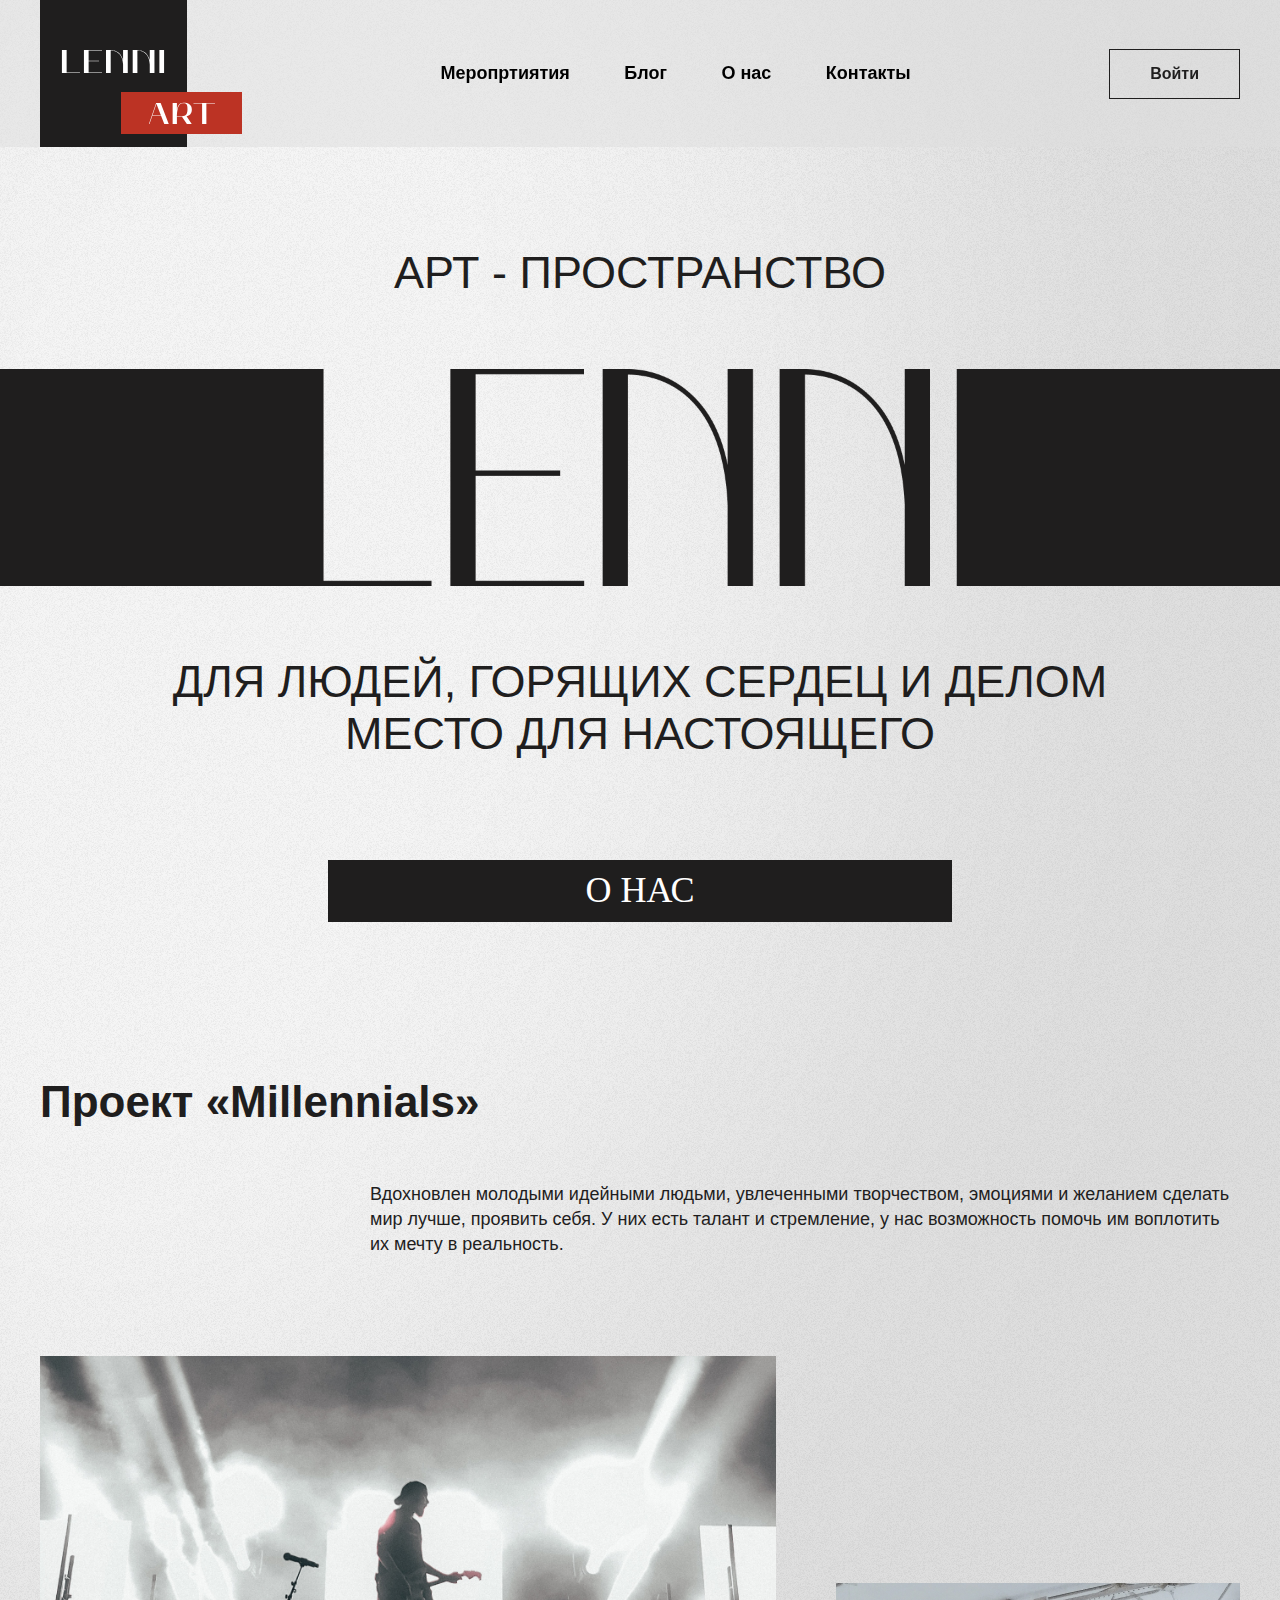
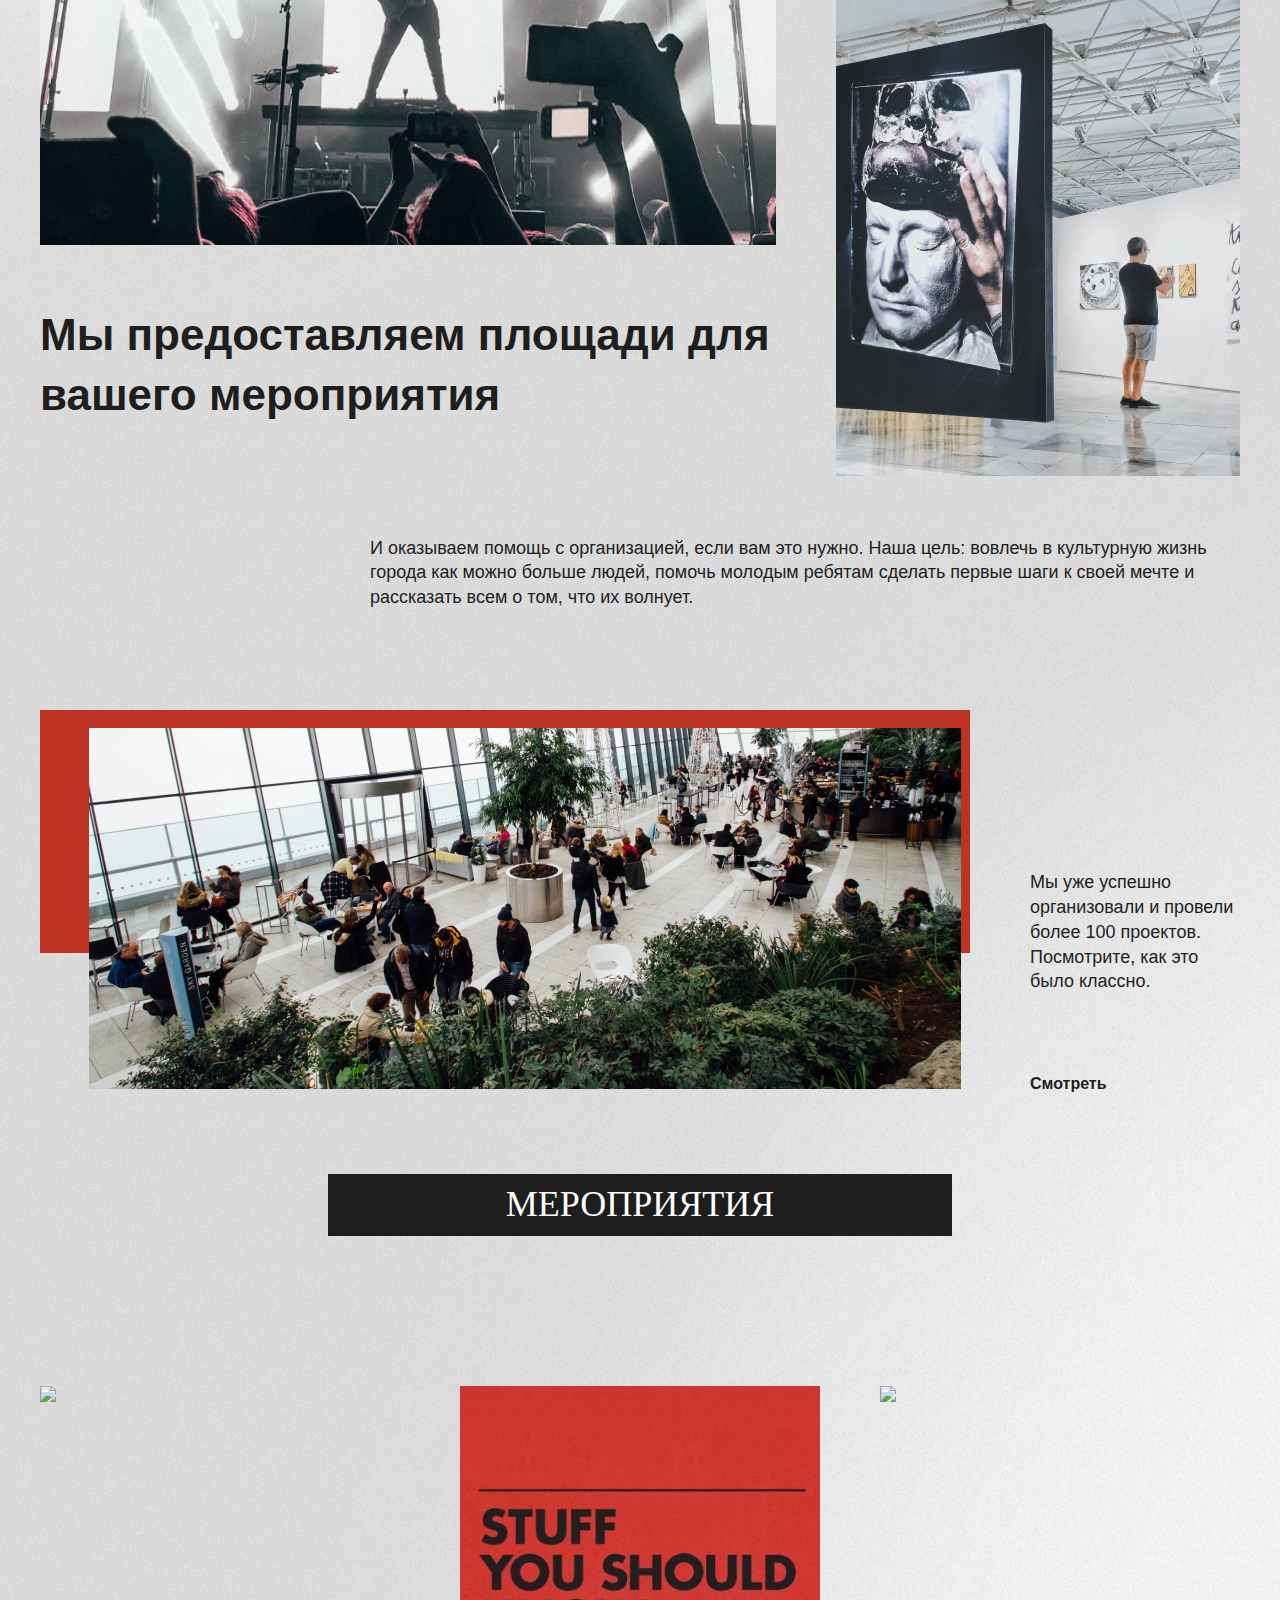
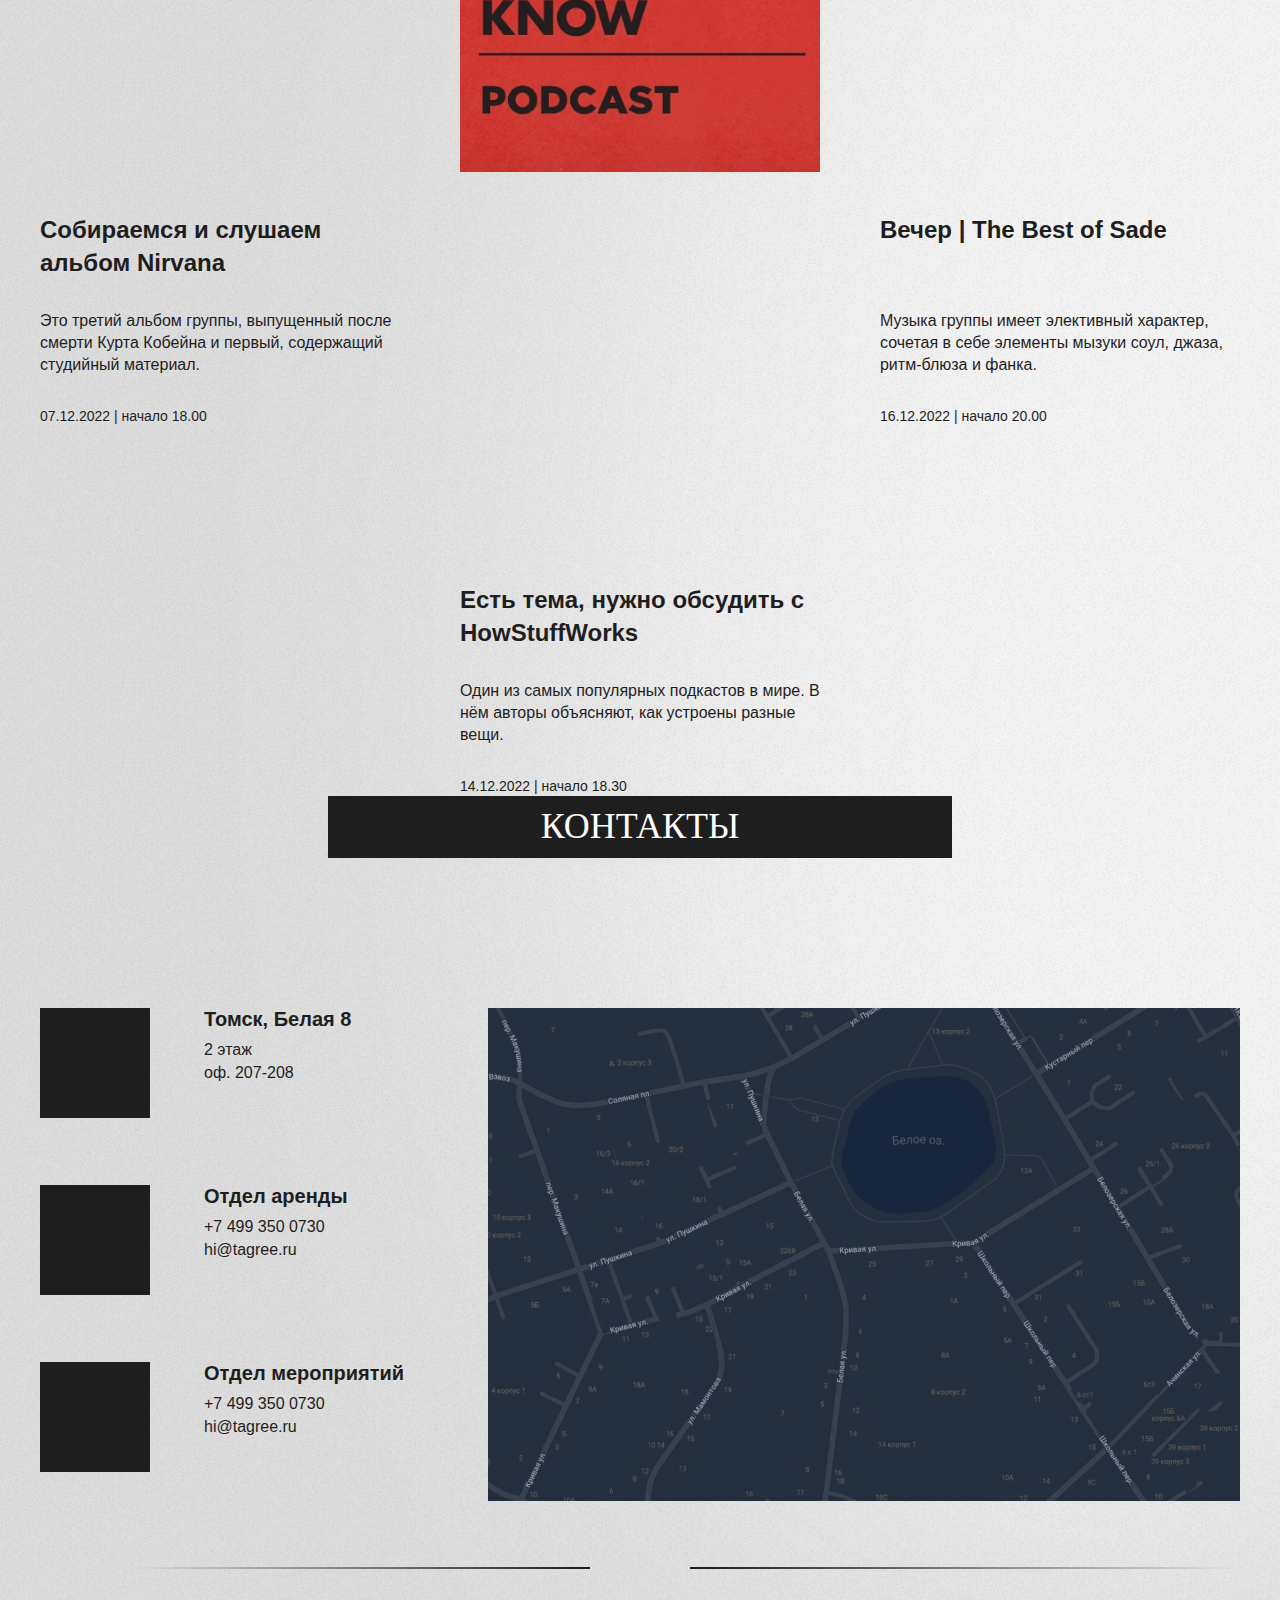
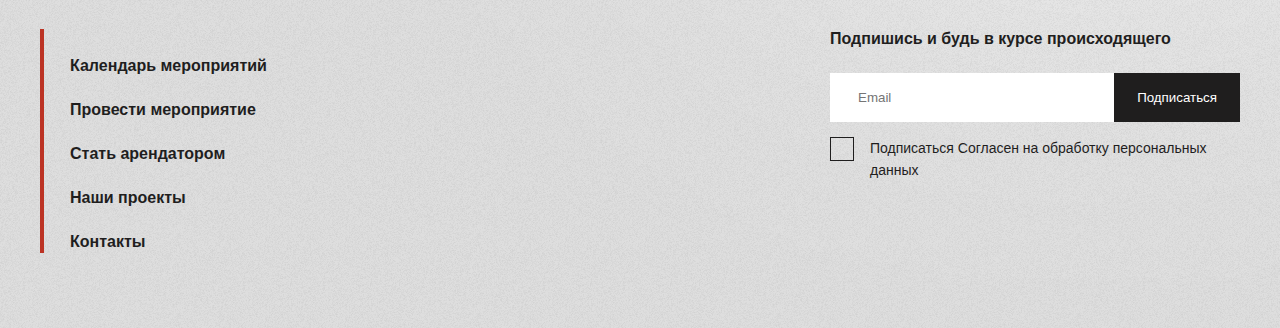
==== commit bcdee363: "text of commit" ====
--- a/index.html
+++ b/index.html
@@ -92,7 +92,67 @@
         </div>
       </section>
       <section class="upcoming home__upcoming"></section>
-      <section class="listing home__listing"></section>
+      <section class="listing home__listing">
+        <h2 class="listing__title section-title">Мероприятия</h2>
+
+        <div class="listing__events-list">
+          <!-- prettier-ignore -->
+          <article class="event-card listing__event-card">
+            <a href="#" class="event-card__link">
+              <picture class="event-card__picture">
+                <source type="iage/webp" srcset="assets/images/events/nirvana.webp" />
+                <img src="assets/images/events/nirvana.jpg" alt="nirvana" class="event-card__img" />
+              </picture>
+
+              <h4 class="event-card__title">
+                Собираемся и слушаем альбом Nirvana
+              </h4>
+              <p class="event-card__description">
+                Это третий альбом группы, выпущенный после смерти Курта Кобейна и первый, содержащий студийный материал.
+              </p>
+              <time datetime="2022-12-07T18:00" class="event-card__time">
+                07.12.2022 | начало 18.00
+              </time>
+            </a>
+          </article>
+          <article class="event-card listing__event-card">
+            <a href="#" class="event-card__link">
+              <picture class="event-card__picture">
+                <source type="iage/webp" srcset="assets/images/events/stuff.webp" />
+                <img src="assets/images/events/stuff.jpg" alt="stuff" class="event-card__img" />
+              </picture>
+
+              <h4 class="event-card__title">
+                Есть тема, нужно обсудить с HowStuffWorks
+              </h4>
+              <p class="event-card__description">
+                Один из самых популярных подкастов в мире. В нём авторы объясняют, как устроены разные вещи.
+              </p>
+              <time datetime="2022-12-14T18:30" class="event-card__time">
+                14.12.2022 | начало 18.30
+              </time>
+            </a>
+          </article>
+          <article class="event-card listing__event-card">
+            <a href="#" class="event-card__link">
+              <picture class="event-card__picture">
+                <source type="iage/webp" srcset="assets/images/events/sade.webp" />
+                <img src="assets/images/events/sade.jpg" alt="sade" class="event-card__img" />
+              </picture>
+
+              <h4 class="event-card__title">
+                Вечер | The Best of Sade
+              </h4>
+              <p class="event-card__description">
+                Музыка группы имеет элективный характер, сочетая в себе элементы мызуки соул, джаза, ритм-блюза и фанка.
+              </p>
+              <time datetime="2022-12-16T20:00" class="event-card__time">
+                16.12.2022 | начало 20.00
+              </time>
+            </a>
+          </article>
+        </div>
+      </section>
       <section class="contacts home__contacts">
         <div class="contacts__container">
           <h2 class="contacts__title section-title">
--- a/styles/styles.css
+++ b/styles/styles.css
@@ -544,17 +544,15 @@
 .event {
   padding: 40px 0 150px;
 }
-.card-event {
+.event-card {
   display: -webkit-box;
   display: -ms-flexbox;
   display: flex;
   width: 405px;
   max-width: 100%;
   min-width: 280px;
-  color: #1F1E1E;
-}
-.card-event__link {
-  text-decoration: none;
+}
+.event-card__link {
   display: -webkit-box;
   display: -ms-flexbox;
   display: flex;
@@ -563,20 +561,63 @@
       -ms-flex-direction: column;
           flex-direction: column;
   width: 100%;
-}
-.card-event__link:active .event-card__title {
-  color: #BC3324;
-  -webkit-text-decoration-color: #BC3324;
-          text-decoration-color: #BC3324;
-}
-.card-event__picture {
+  color: #1F1E1E;
+  text-decoration: none;
+}
+.event-card__link:hover .event-card__title {
+  color: #A51505;
+  -webkit-text-decoration-color: #A51505;
+          text-decoration-color: #A51505;
+}
+.event-card__picture {
   display: block;
   position: relative;
   width: 100%;
-  margin-bottom: 0 0 25px;
+  margin: 0 0 25px;
   font-size: 0;
   text-decoration: none;
   overflow: hidden;
+}
+.event-card__picture::after {
+  content: "";
+  display: block;
+  width: 100%;
+  padding-top: 107.16%;
+}
+.event-card__picture-img {
+  display: block;
+  position: absolute;
+  top: 0;
+  left: 0;
+  width: 100%;
+  height: 100%;
+  -o-object-fit: cover;
+     object-fit: cover;
+}
+.event-card__title {
+  margin: 0 0 15px;
+  min-height: 66px;
+  color: #1F1E1E;
+  font-weight: 600;
+  font-size: 24px;
+  line-height: 33px;
+  -webkit-text-decoration: underline transparent;
+          text-decoration: underline transparent;
+  -webkit-transition: color 0.2s, -webkit-text-decoration-color 0.2s;
+  transition: color 0.2s, -webkit-text-decoration-color 0.2s;
+  transition: color 0.2s, text-decoration-color 0.2s;
+  transition: color 0.2s, text-decoration-color 0.2s, -webkit-text-decoration-color 0.2s;
+}
+.event-card__text {
+  margin: 0 0 auto;
+  font-size: 16px;
+  line-height: 22px;
+}
+.event-card__time {
+  margin: 15px 0 0;
+  font-weight: 300;
+  font-size: 14px;
+  line-height: 19px;
 }
 .listing {
   -webkit-box-sizing: border-box;
@@ -716,6 +757,50 @@
   line-height: normal;
   font-weight: 600;
   color: #1f1e1e;
+}
+.main-header {
+  padding: 100px 0;
+}
+.main-header__title,
+.main-header__text {
+  padding-left: 40px;
+  padding-right: 40px;
+  text-align: center;
+  text-transform: uppercase;
+  font-family: "Lora", sans-serif;
+  font-weight: 400;
+  font-size: 45px;
+  line-height: normal;
+  color-scheme: #1f1e1e;
+}
+.main-header__title {
+  margin: 0 0 70px;
+}
+.main-header__text {
+  margin: 0 auto;
+  max-width: 948px;
+  width: 100%;
+}
+.main-header__picture {
+  display: block;
+  margin-bottom: 70px;
+  position: relative;
+  width: 100%;
+}
+.main-header__picture::after {
+  content: '';
+  display: block;
+  width: 100%;
+  padding-top: 16.927%;
+}
+.main-header__img {
+  position: absolute;
+  top: 0;
+  left: 0;
+  width: 100%;
+  height: 100%;
+  -o-object-fit: contain;
+     object-fit: contain;
 }
 .page-footer {
   -webkit-box-sizing: border-box;
@@ -1047,11 +1132,6 @@
   .subscribe__submit:hover {
     background-color: #BC3324;
   }
-  .card-event__link:hover .event-card__title {
-    color: #BC3324;
-    -webkit-text-decoration-color: #BC3324;
-            text-decoration-color: #BC3324;
-  }
   .page-footer__nav-link:hover {
     color: #BC3324;
   }
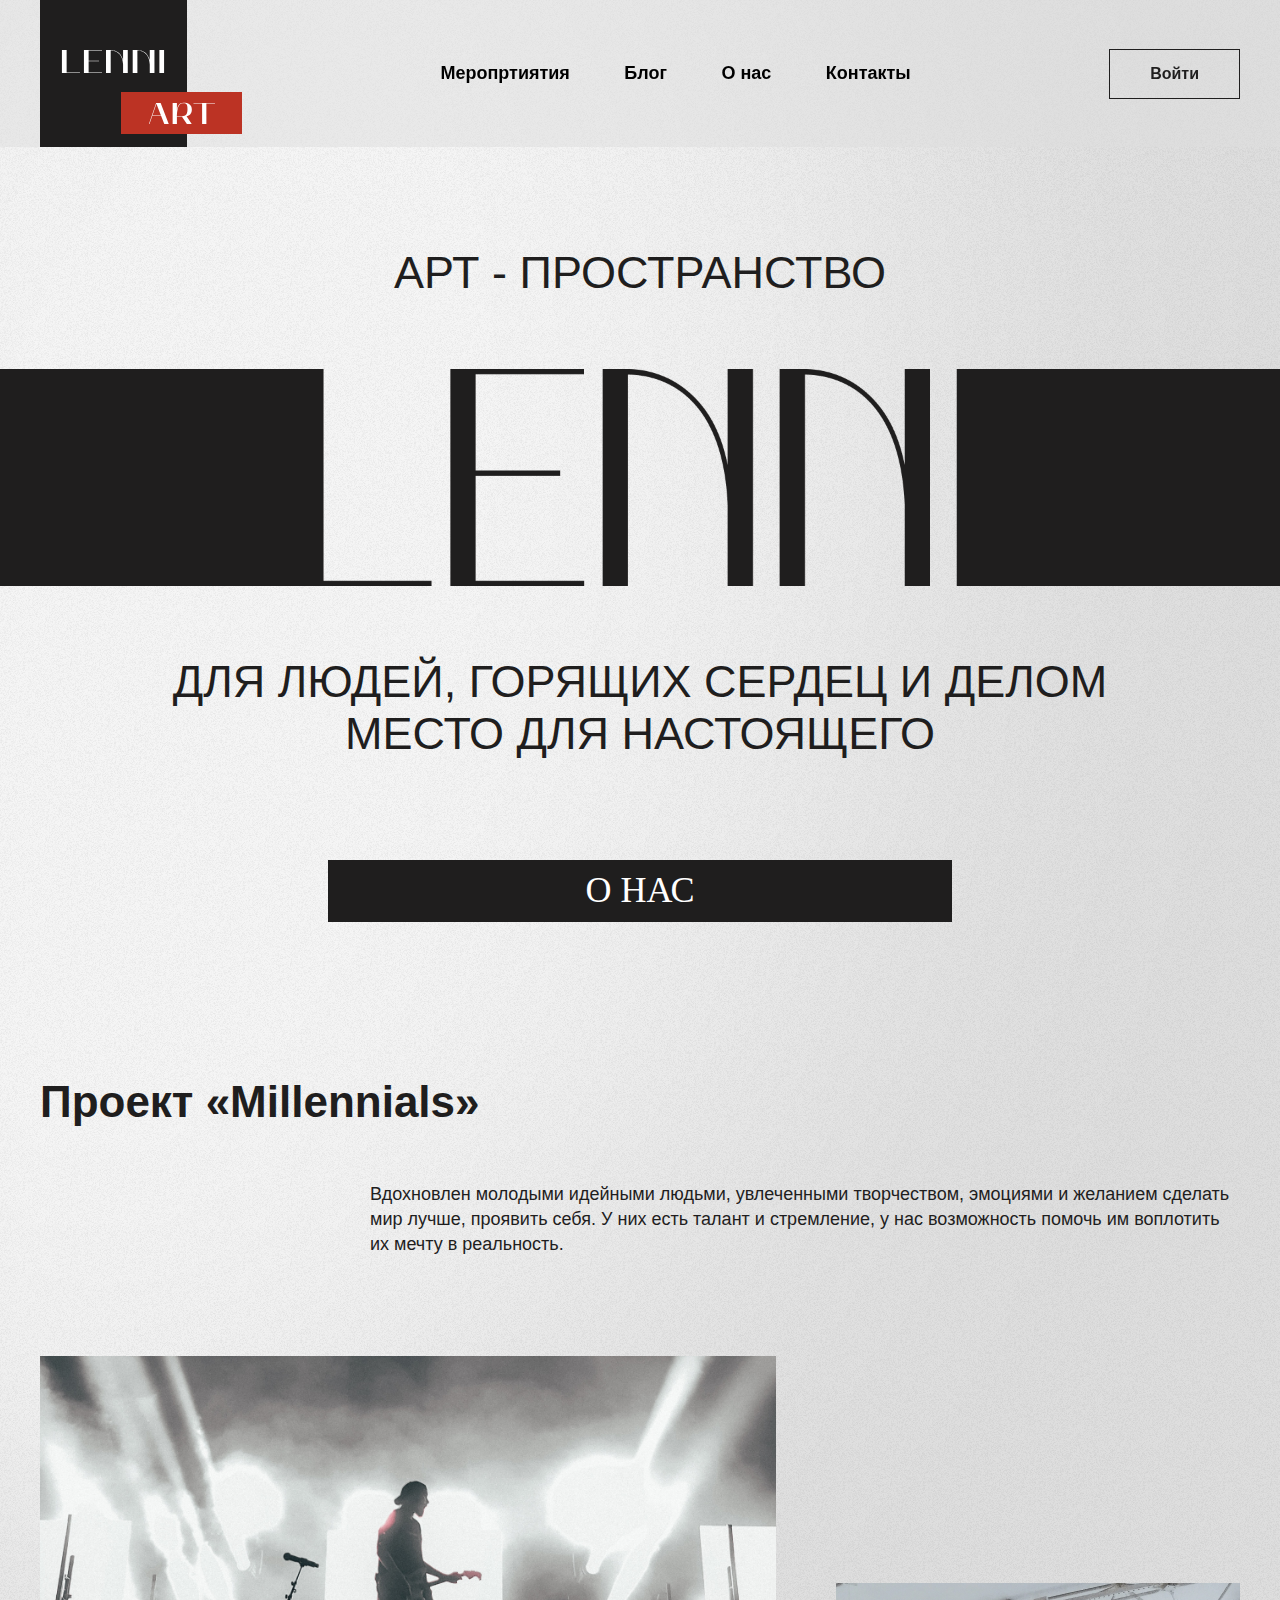
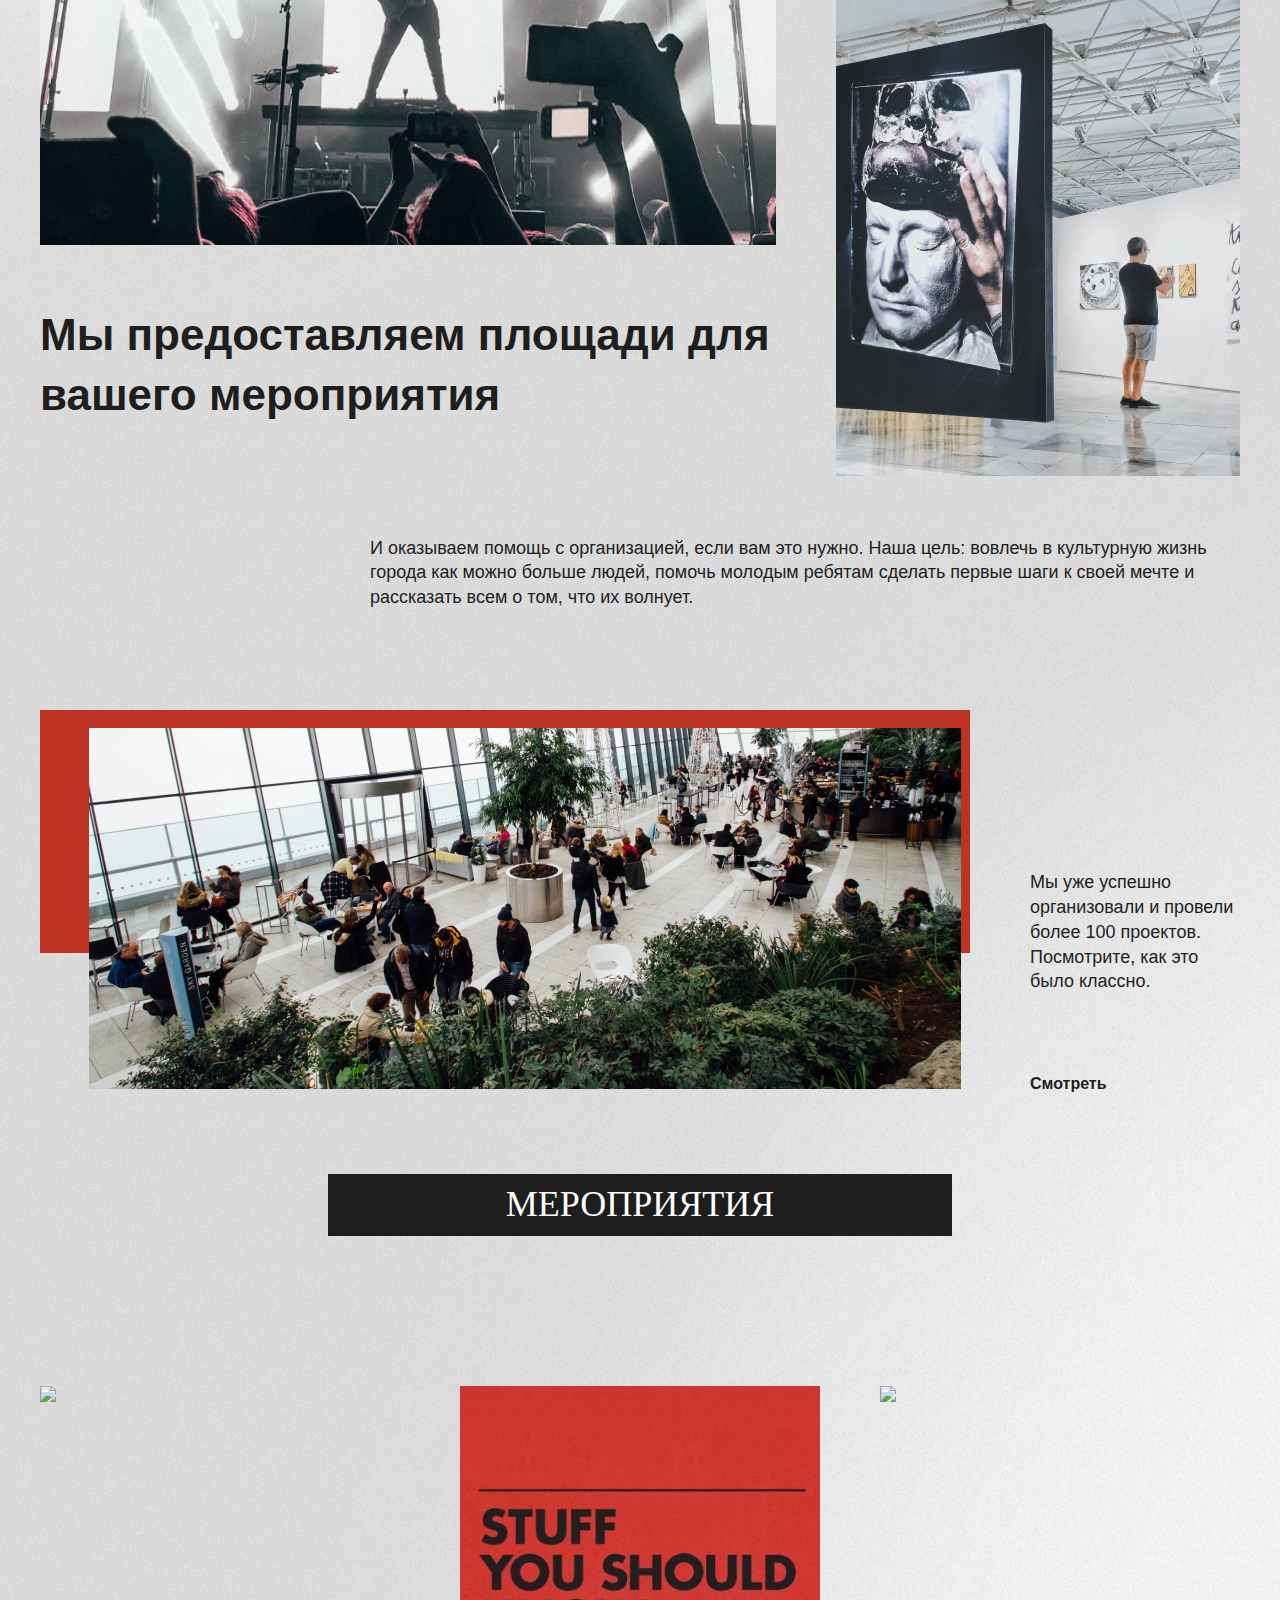
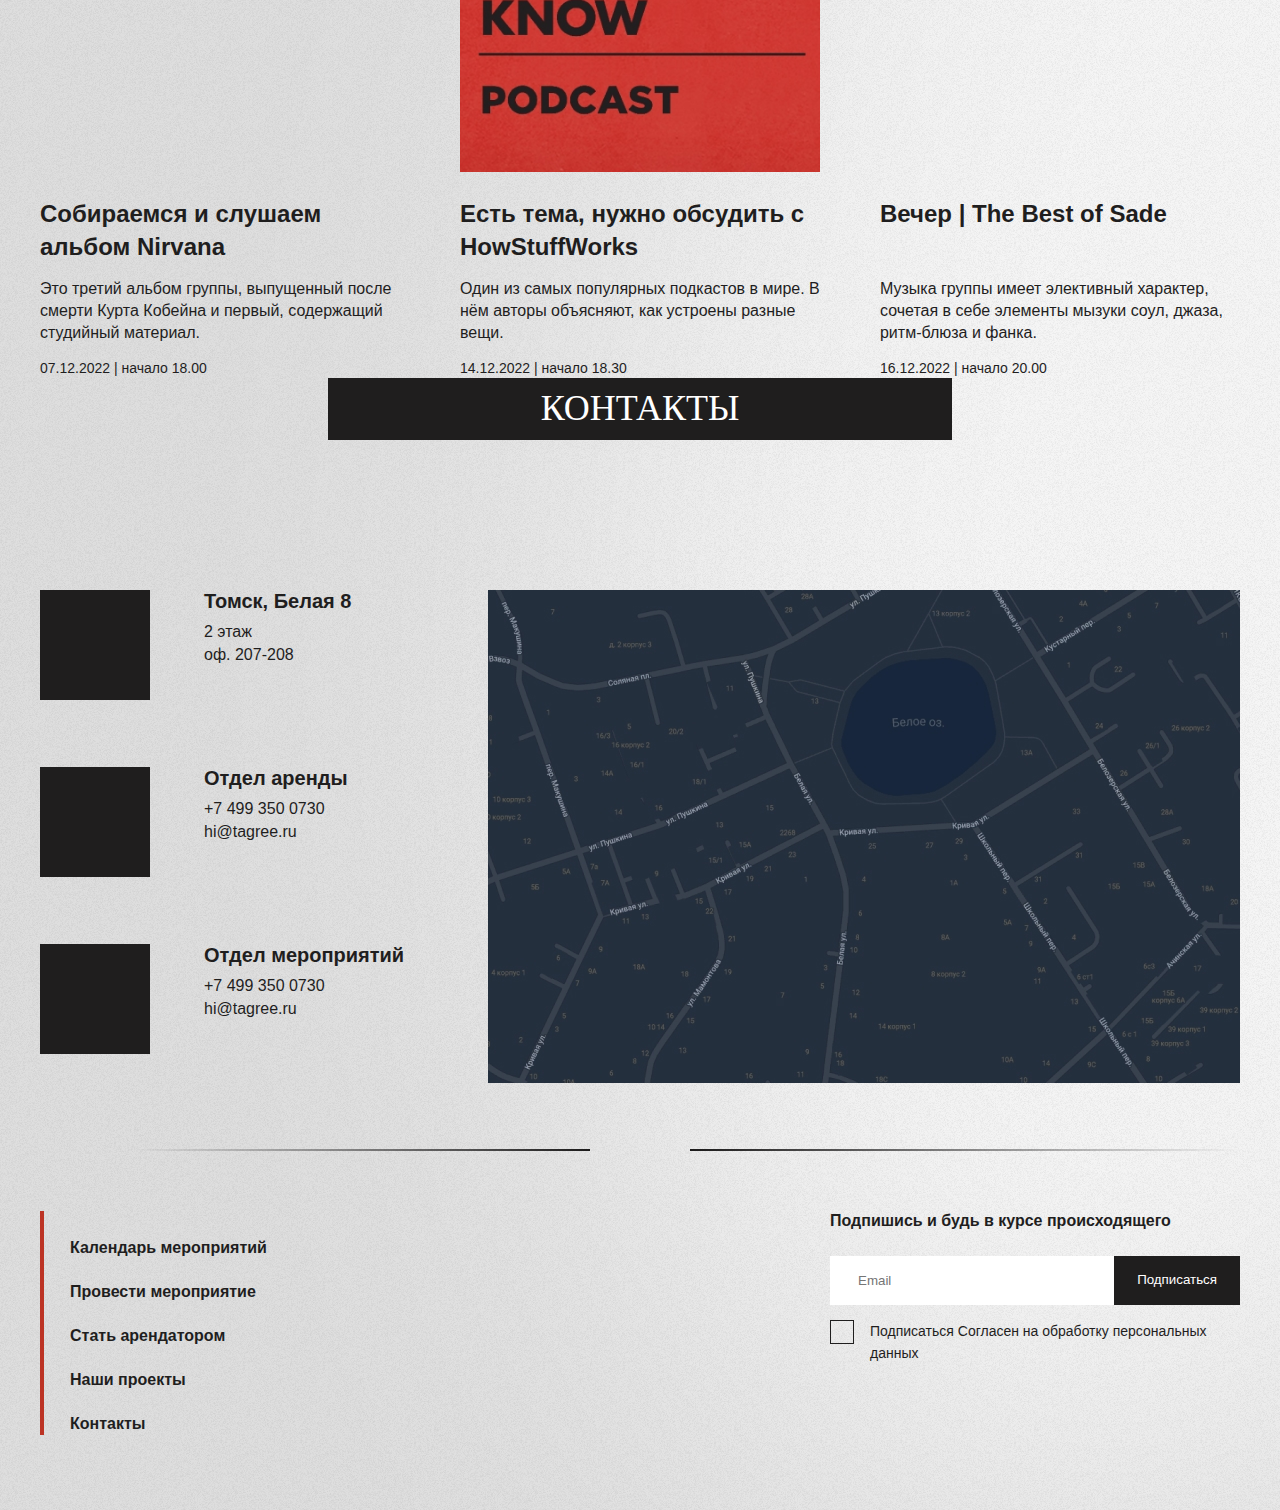
==== commit 3292680a: "text of commit" ====
--- a/index.html
+++ b/index.html
@@ -100,7 +100,7 @@
           <article class="event-card listing__event-card">
             <a href="#" class="event-card__link">
               <picture class="event-card__picture">
-                <source type="iage/webp" srcset="assets/images/events/nirvana.webp" />
+
                 <img src="assets/images/events/nirvana.jpg" alt="nirvana" class="event-card__img" />
               </picture>
 
@@ -118,7 +118,7 @@
           <article class="event-card listing__event-card">
             <a href="#" class="event-card__link">
               <picture class="event-card__picture">
-                <source type="iage/webp" srcset="assets/images/events/stuff.webp" />
+
                 <img src="assets/images/events/stuff.jpg" alt="stuff" class="event-card__img" />
               </picture>
 
@@ -136,7 +136,7 @@
           <article class="event-card listing__event-card">
             <a href="#" class="event-card__link">
               <picture class="event-card__picture">
-                <source type="iage/webp" srcset="assets/images/events/sade.webp" />
+
                 <img src="assets/images/events/sade.jpg" alt="sade" class="event-card__img" />
               </picture>
 
--- a/styles/styles.css
+++ b/styles/styles.css
@@ -548,8 +548,8 @@
   display: -webkit-box;
   display: -ms-flexbox;
   display: flex;
-  width: 405px;
-  max-width: 100%;
+  width: 100%;
+  max-width: 405px;
   min-width: 280px;
 }
 .event-card__link {
@@ -584,7 +584,7 @@
   width: 100%;
   padding-top: 107.16%;
 }
-.event-card__picture-img {
+.event-card__img {
   display: block;
   position: absolute;
   top: 0;
@@ -608,7 +608,7 @@
   transition: color 0.2s, text-decoration-color 0.2s;
   transition: color 0.2s, text-decoration-color 0.2s, -webkit-text-decoration-color 0.2s;
 }
-.event-card__text {
+.event-card__description {
   margin: 0 0 auto;
   font-size: 16px;
   line-height: 22px;
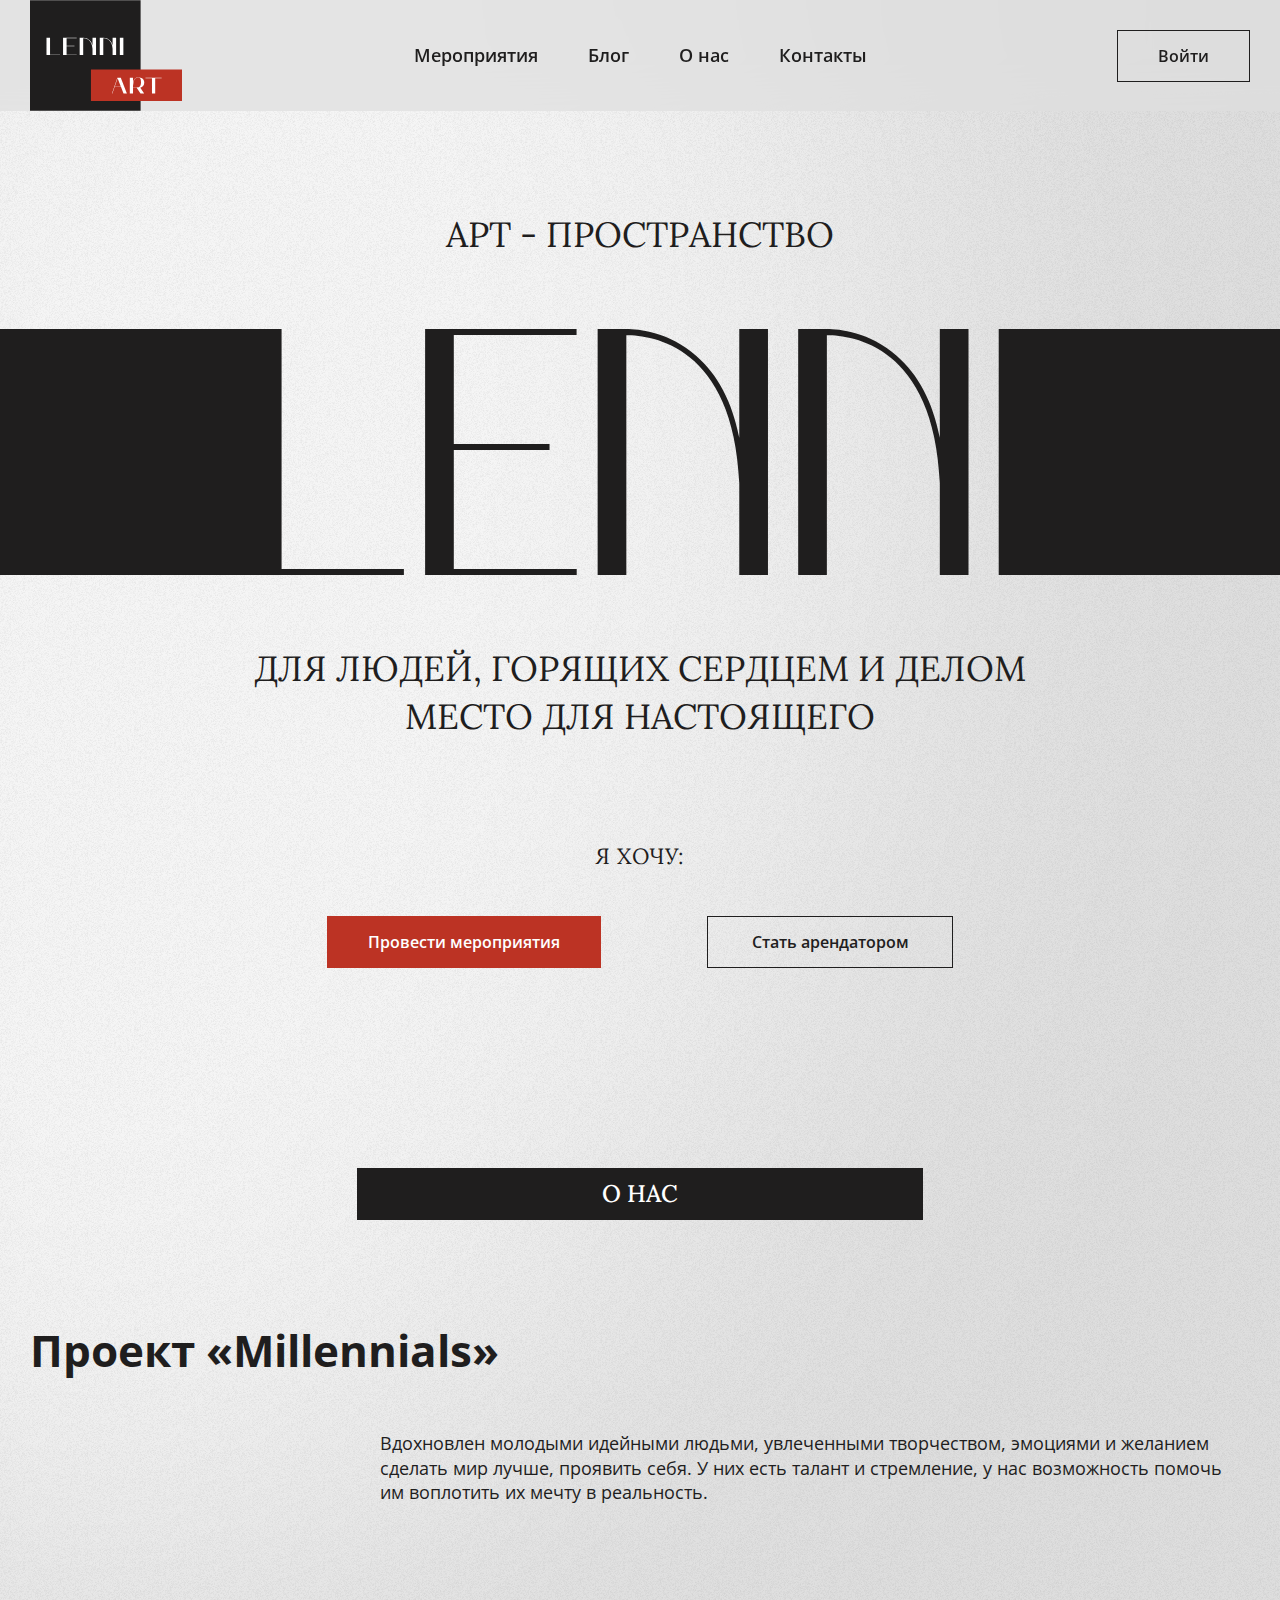
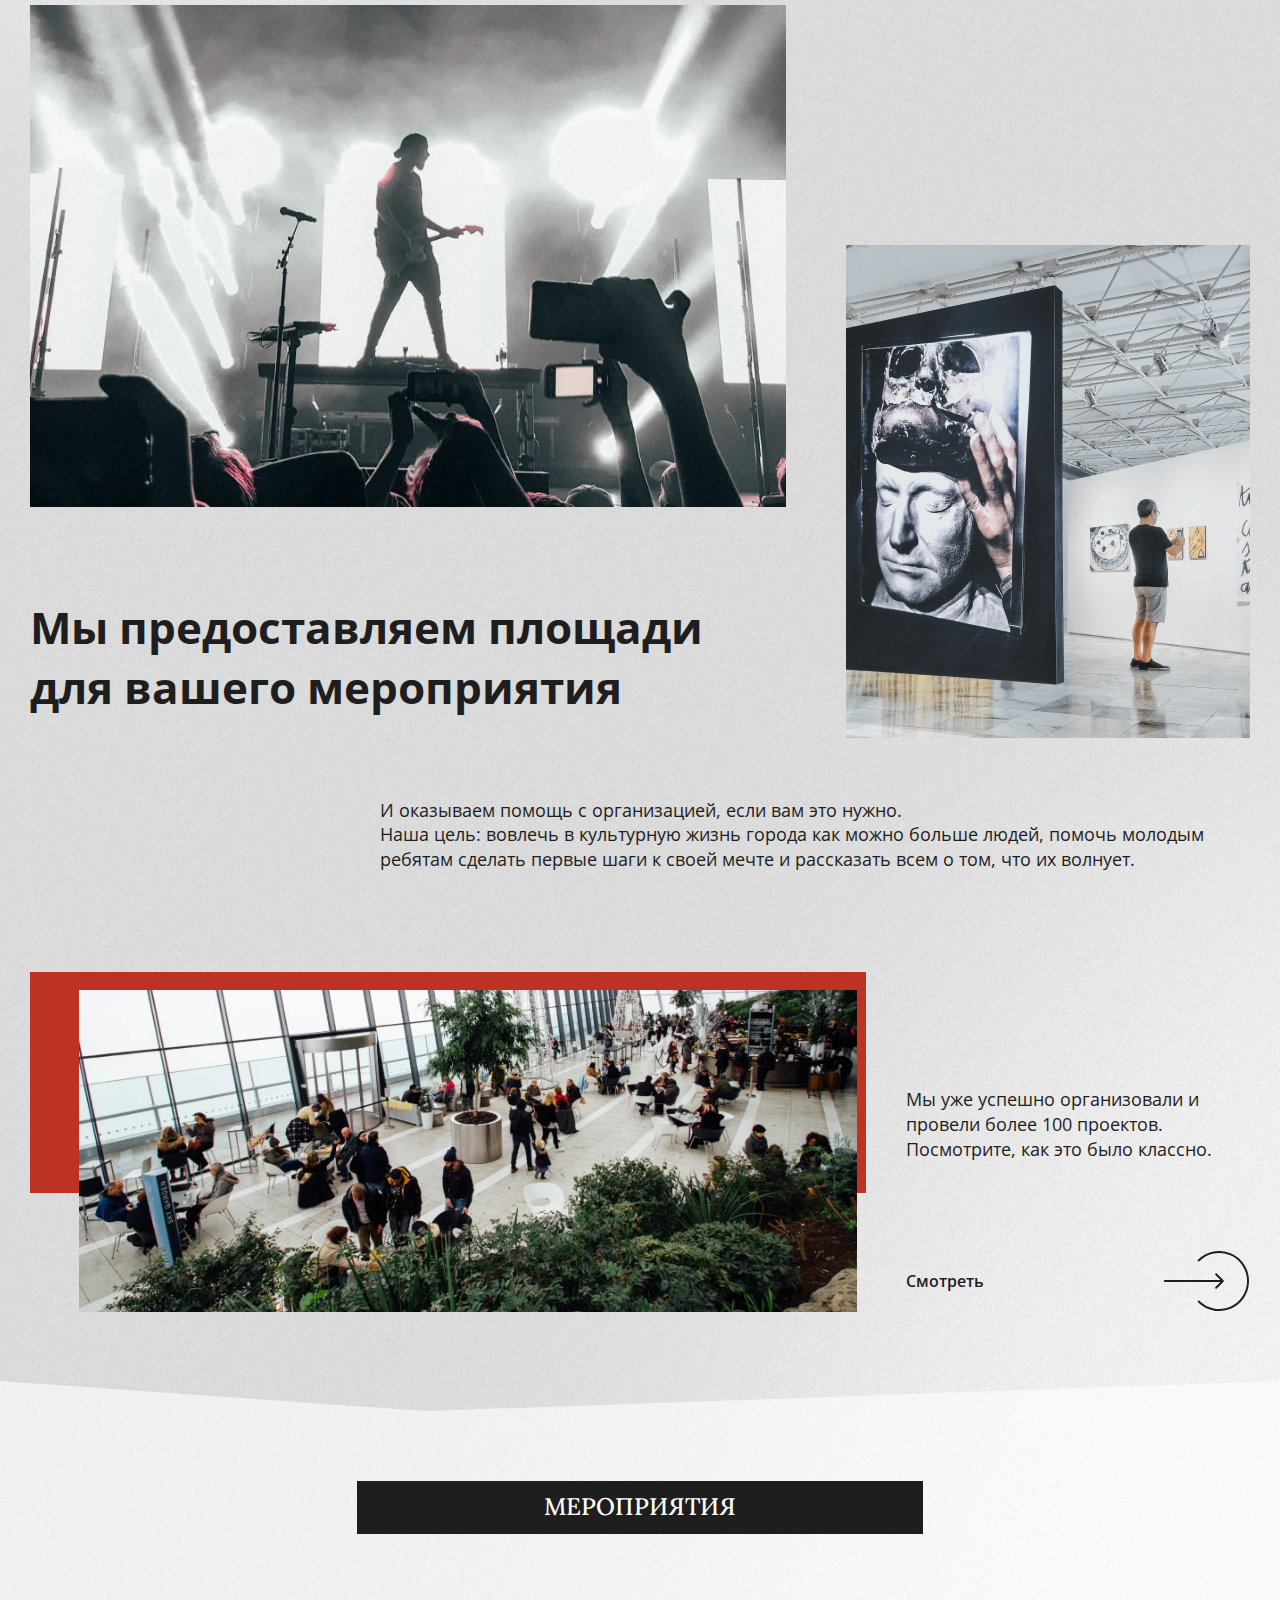
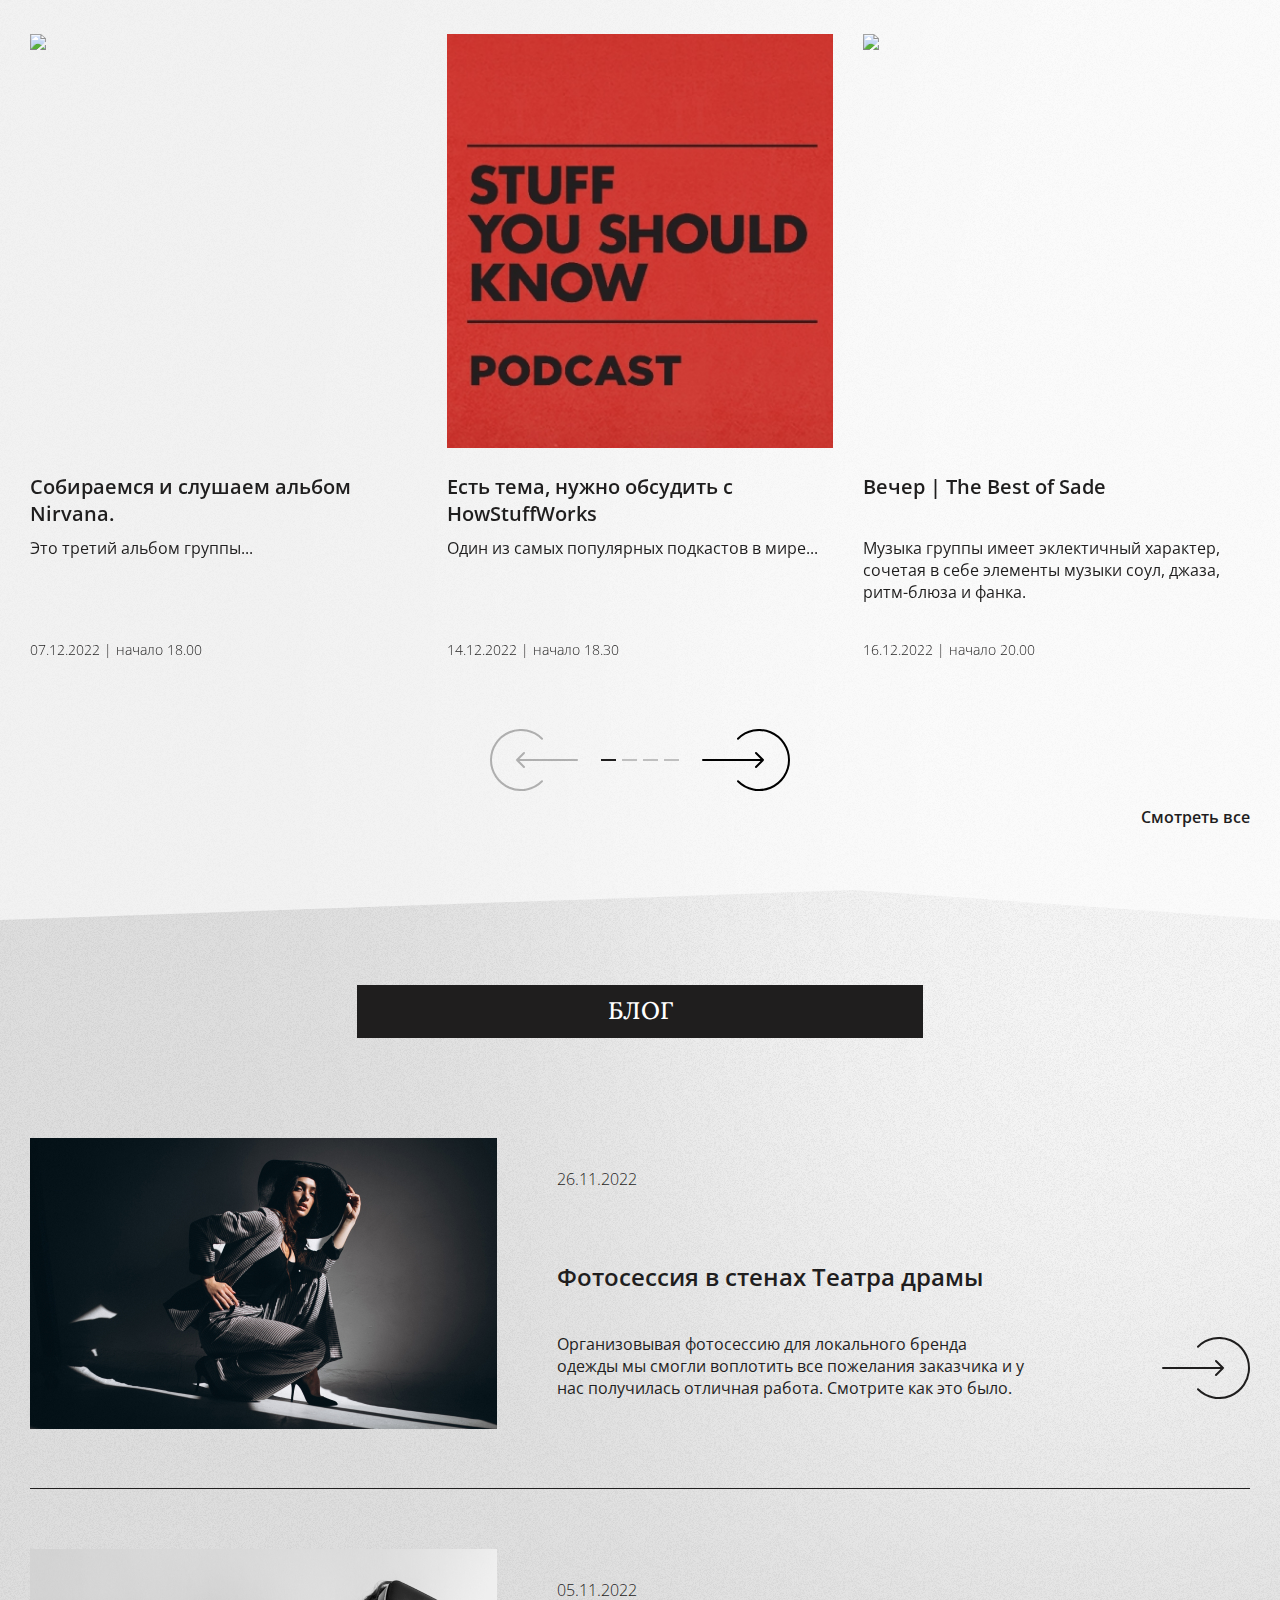
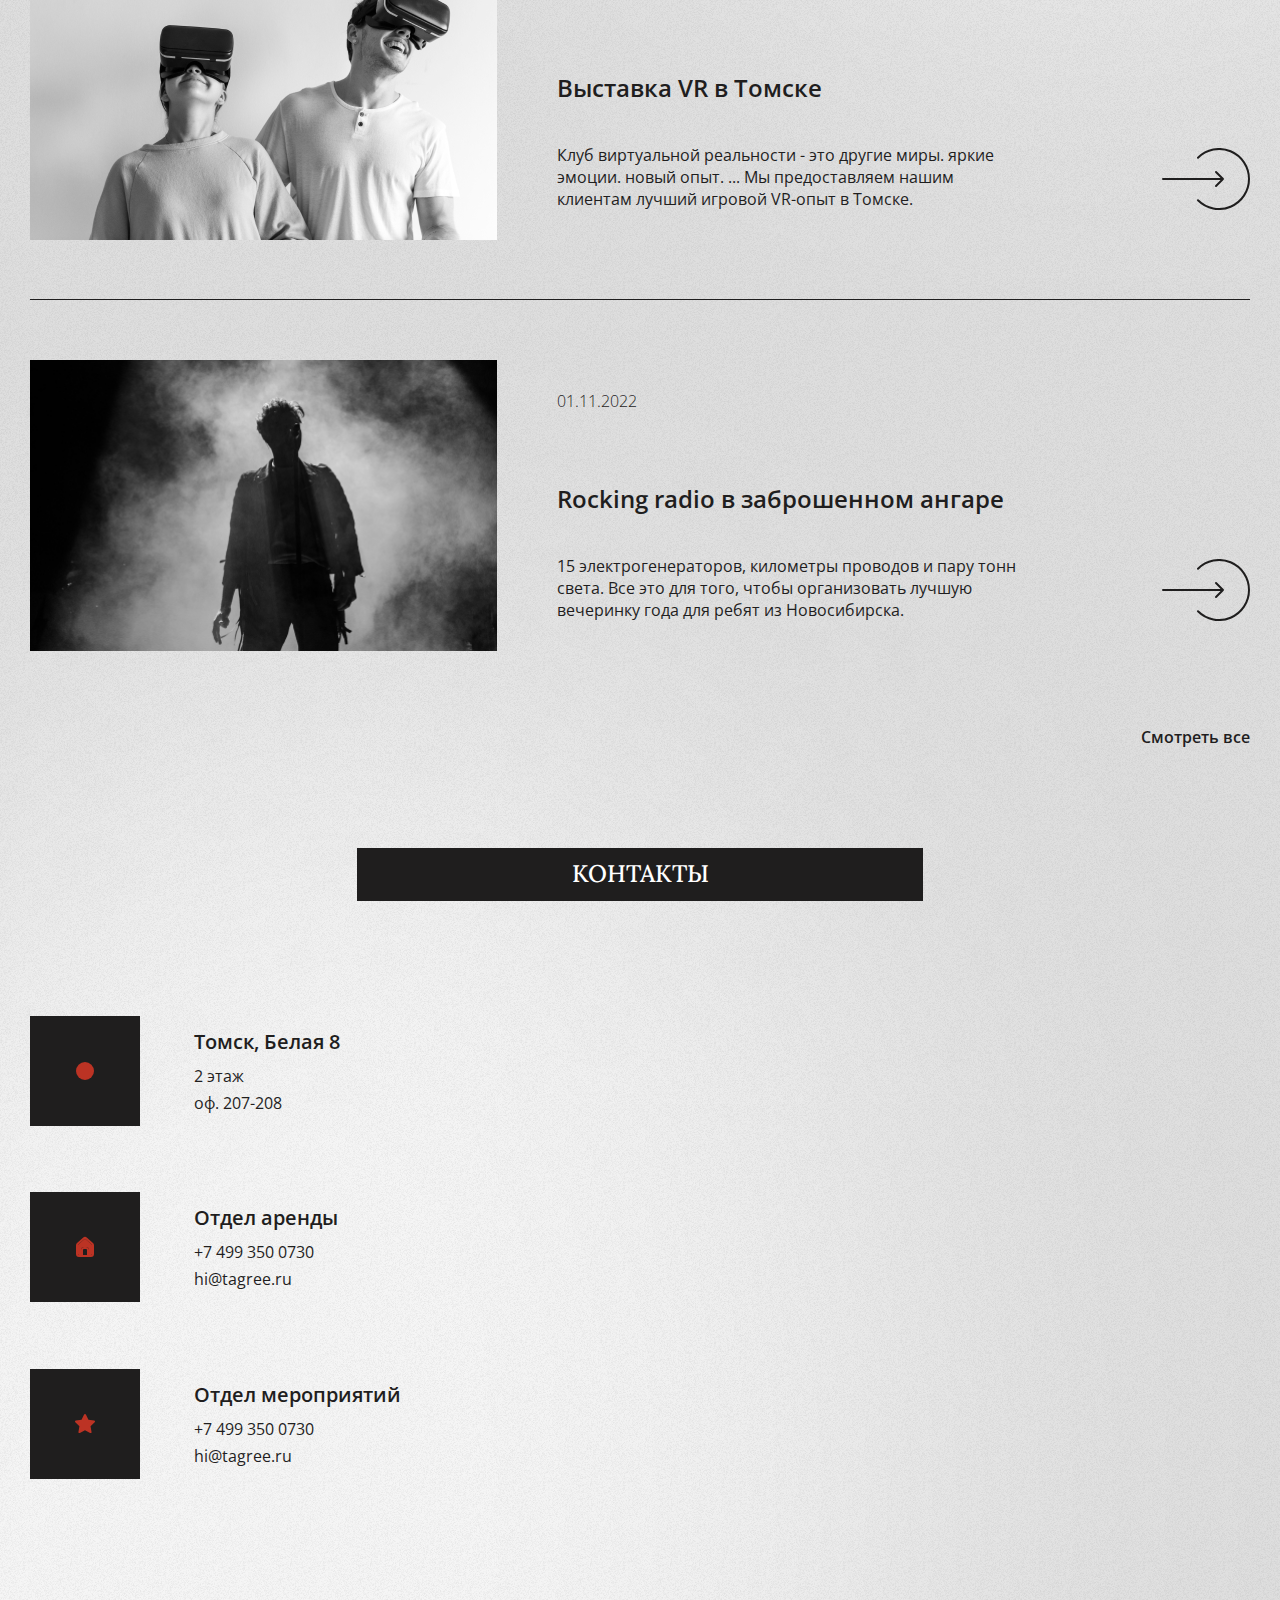
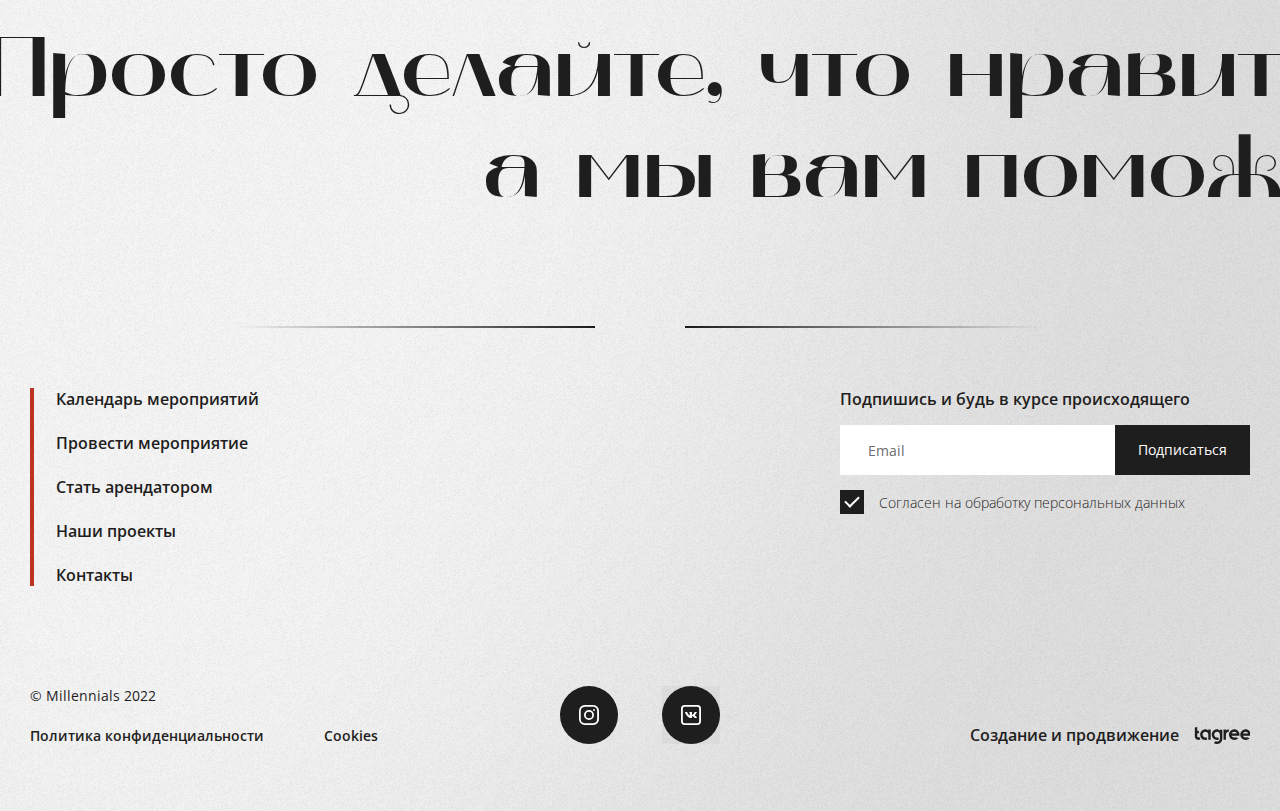
==== commit ec54378c: "text of commit" ====
--- a/index.html
+++ b/index.html
@@ -1,169 +1,418 @@
 <!DOCTYPE html>
+<!--<html lang="ru" class="show-event-popup">-->
 <html lang="ru">
 
 <head>
   <meta charset="UTF-8" />
+  <meta name="viewport" content="width=device-width,initial-scale=1,minimum-scale=1,maximum-scale=1,user-scalable=no" />
+  <meta name="description" content="Арт—пространство для людей, горящих сердец и делом" />
+  <meta name="keywords" content="Lenni Art, пространство, мероприятия" />
+  <meta property="og:title" content="Lenni Art" />
+  <meta property="og:description" content="Арт пространство для людей, горящих сердцем и делом" />
+  <meta property="og:image" content="/assets/images/lenni-art.jpg" />
+  <meta property="og:type" content="website" />
+  <meta property="og:url" content="https://lenni-art.ru/" />
   <title>Lenni Art</title>
-  <link rel="stylesheet" href="styles/styles.css?ver=0">
-  <link rel="preconnect" href="https://fonts.googleapis.com">
-  <link rel="preconnect" href="https://fonts.gstatic.com" crossoring>
-  <link rel="preconnect" href="https://fonts.googleapis.com/css2?family=Lora:wght@400;500;600;700&family=Open+Sans:wght@400;500;600;700&display=swap" rel="stylesheet">
+  <link rel="stylesheet" href="styles/styles.min.css" />
+  <link rel="preconnect" href="https://fonts.googleapis.com" />
+  <link rel="preconnect" href="https://fonts.gstatic.com" crossorigin />
+  <link href="https://fonts.googleapis.com/css2?family=Lora:wght@400;500;600;700&family=Open+Sans:wght@400;500;600;700&display=swap" rel="stylesheet" />
+  <link rel="apple-touch-icon" sizes="180x180" href="/assets/favicons/apple-touch-icon.png" />
+  <link rel="icon" type="image/png" sizes="32x32" href="/assets/favicons/favicon-32x32.png" />
+  <link rel="icon" type="image/png" sizes="16x16" href="/assets/favicons/favicon-16x16.png" />
+  <link rel="manifest" href="/assets/favicons/site.webmanifest" />
+  <link rel="mask-icon" href="/assets/favicons/safari-pinned-tab.svg" color="#5bbad5" />
+  <link rel="shortcut icon" type="image/x-icon" href="/assets/favicons/favicon.ico" />
+  <meta name="msapplication-TileColor" content="#da532c" />
+  <meta name="msapplication-config" content="/assets/favicons/browserconfig.xml" />
+  <meta name="theme-color" content="#ffffff" />
+
+  <script src="scripts/jquery-3.7.1.min.js"></script>
+  <script defer src="https://maps.googleapis.com/maps/api/js?key="></script>
+  <script defer src="scripts/swiper.min.js"></script>
+  <script defer src="scripts/jquery.selectric.min.js"></script>
+  <script defer src="scripts/jquery.mask.js"></script>
+  <script defer src="scripts/air-datepicker.js"></script>
+  <script defer src="scripts/jquery.validate.min.js"></script>
+  <script defer src="scripts/jquery.validate-init.js"></script>
+  <script defer src="scripts/main.min.js"></script>
 </head>
+
 
 <body class="body">
   <header class="page-header">
     <div class="page-header__container">
       <a href="index.html" class="page-header__logo">
-        <!-- <img src="assets/images/logo.svg" 
-        class="page-header__logo-img"/> -->
         <svg class="page-header__logo-img" width="202" height="147">
           <use xlink:href="assets/icons/symbols.svg#logo"></use>
         </svg>
       </a>
       <nav class="page-header__nav">
-        <a href="#" class="page-header__nav-link">Меропртиятия</a>
+        <a href="events.html" class="page-header__nav-link">Мероприятия</a>
         <a href="#" class="page-header__nav-link">Блог</a>
         <a href="#" class="page-header__nav-link">О нас</a>
         <a href="#" class="page-header__nav-link">Контакты</a>
+        <div class="page-header__nav-user">
+          <a href="#" class="link page-header__nav-user-link">
+            Александр С.
+          </a>
+          <a href="#" class="page-header__nav-logout">
+            <svg class="page-header__nav-logout-icon" width="24" height="24">
+              <use xlink:href="assets/icons/symbols.svg#door"></use>
+            </svg>
+          </a>
+        </div>
       </nav>
-      <a href="#" class="btn page-header__user-btn">Войти</a>
+      <div class="page-header__btn-container">
+        <a href="#" class="page-header__user-btn">
+          Войти
+          <svg class="page-header__user-icon" width="21" height="18">
+            <use xlink:href="assets/icons/symbols.svg#user"></use>
+          </svg>
+        </a>
+        <button type="button" class="page-header__nav-toggle" id="js-navToggle"></button>
+      </div>
     </div>
-
   </header>
+
+
   <main class="main">
     <div class="home">
       <header class="main-header home__main-header">
         <h1 class="main-header__title">Арт - пространство</h1>
         <picture class="main-header__picture">
-          <img src="assets/images/LENNI.png" class="main-header__img" />
+          <img src="assets/images/LENNI.svg" class="main-header__picture-img" alt="logo" />
         </picture>
         <p class="main-header__text">
-          для людей, горящих сердец и делом
+          для людей, горящих сердцем и делом
+          <br />
           место для настоящего
         </p>
       </header>
-      <section class="offers home__offers"></section>
+      <!-- prettier-ignore -->
+      <section class="offers home__offers">
+        <div class="offers__container">
+          <h3 class="offers__i-want">Я хочу:</h3>
+          <div class="offers__btns">
+            <a href="#" id="js-eventOpenBtn" class="offers__btn-1 btn btn--red">Провести мероприятия</a>
+            <a href="#" class="offers__btn-2 btn">Стать арендатором</a>
+          </div>
+        </div>
+      </section>
+
+
       <section class="about home__about">
         <div class="about__container">
-          <h2 class="about__section-title section-title">
-            О нас
-          </h2>
+          <h2 class="about__section-title title">О нас</h2>
           <div class="about__block">
-            <h3 class="about__title">
-              Проект «Millennials»
-            </h3>
+            <h3 class="about__title">Проект «Millennials»</h3>
             <p class="about__text">
-              Вдохновлен молодыми идейными людьми, увлеченными творчеством, эмоциями и желанием сделать мир лучше, проявить себя. У них есть талант и стремление, у нас возможность помочь им воплотить их мечту в реальность.
+              Вдохновлен молодыми идейными людьми, увлеченными творчеством, эмоциями и
+              желанием сделать мир лучше, проявить себя. У них есть талант и
+              стремление, у нас возможность помочь им воплотить их мечту в реальность.
             </p>
           </div>
           <div class="about__block2">
             <picture class="about__picture">
-              <img class="about__img" src="assets/images/about1.jpg" />
+              <source media="(max-width: 450px)" type="image/webp" srcset="assets/images/about/about1_phone.webp" />
+              <source media="(max-width: 450px)" srcset="assets/images/about/about1_phone.jpg" />
+
+              <source type="image/webp" srcset="assets/images/about/about1.webp" />
+
+              <img src="assets/images/about/about1.jpg" class="about__img" alt="about1" />
             </picture>
             <picture class="about__picture2">
-              <img class="about__img" src="assets/images/about2.jpg" />
+              <img src="assets/images/about/about2.jpg" class="about__img" alt="about2" />
             </picture>
             <h3 class="about__title about__title--w868 about__title--2">
               Мы предоставляем площади для вашего мероприятия
             </h3>
             <p class="about__text about__text--2">
               И оказываем помощь с организацией, если вам это нужно.
-              Наша цель: вовлечь в культурную жизнь города как можно больше людей, помочь молодым ребятам сделать первые шаги к своей мечте и рассказать всем о том, что их волнует.
+              <br> Наша цель: вовлечь в культурную жизнь города как можно больше людей, помочь молодым
+              ребятам сделать первые шаги к своей мечте и рассказать всем о том, что
+              их волнует.
             </p>
           </div>
           <div class="about__block3">
             <picture class="about__picture3">
-              <img class="about__img2" src="assets/images/about3.jpg" />
+              <source media="(max-width: 450px)" type="image/webp" srcset="assets/images/about/about3_phone.webp" />
+              <source media="(max-width: 450px)" srcset="assets/images/about/about3_phone.jpg" />
+
+              <source type="image/webp" srcset="assets/images/about/about3.webp" />
+
+              <img src="assets/images/about/about3.jpg" class="about__img2" alt="about3" />
             </picture>
             <div class="about__block3-wrapper">
-              <p class="about__text about__text--mb90">
-                Мы уже успешно организовали и провели более 100 проектов. Посмотрите, как это было классно.
+              <p class="about__text about__text--3">
+                Мы уже успешно организовали и провели более 100 проектов. Посмотрите,
+                как это было классно.
               </p>
-              <a href="#" class="about__link link">
-                <span class="link__name">
-                  Смотреть
-                </span>
-                <svg class="link__icon" width="91" height="60">
-                  <use xlink:href="assets/icons/symbols.svg#link">
+              <a href="#" class="about__link link link--h0">
+                <span class="link__name"> Смотреть </span>
+                <div class="link__arrow arrow">
+                  <svg class="arrow__icon" width="91" height="60">
+                    <use xlink:href="assets/icons/symbols.svg#link"></use>
+                  </svg>
+                </div>
+              </a>
+            </div>
+          </div>
+        </div>
+      </section>
+
+
+      <section class="upcoming home__upcoming">
+        <div class="upcoming__top-border"></div>
+        <div class="upcoming__container">
+          <h2 class="upcoming__section-title title">Мероприятия</h2>
+
+          <div class="upcoming__swiper swiper swiper--3s js-swiper">
+            <div class="swiper-wrapper">
+              <div class="swiper-slide">
+                <!-- prettier-ignore -->
+                <article class="card-event ">
+                  <a href="../event.html" class="card-event__link">
+                    <picture class="card-event__picture">
+                      <img src="assets/images/events/nirvana.jpg" class="card-event__picture-img" alt="nirvana" />
+                    </picture>
+
+                    <h3 class="card-event__title">Собираемся и слушаем альбом Nirvana.</h3>
+
+                    <p class="card-event__text">Это третий альбом группы...</p>
+
+                    <time datetime="2022-12-07T18:00" class="card-event__time">07.12.2022 | начало 18.00</time>
+                  </a>
+                </article>
+
+              </div>
+
+              <div class="swiper-slide">
+                <!-- prettier-ignore -->
+                <article class="card-event ">
+                  <a href="../event.html" class="card-event__link">
+                    <picture class="card-event__picture">
+                      <img src="assets/images/events/stuff.jpg" class="card-event__picture-img" alt="stuff" />
+                    </picture>
+
+                    <h3 class="card-event__title">Есть тема, нужно обсудить с HowStuffWorks</h3>
+
+                    <p class="card-event__text">Один из самых популярных подкастов в мире...</p>
+
+                    <time datetime="2022-12-14T18:30" class="card-event__time">14.12.2022 | начало 18.30</time>
+                  </a>
+                </article>
+
+              </div>
+
+              <div class="swiper-slide">
+                <!-- prettier-ignore -->
+                <article class="card-event ">
+                  <a href="../event.html" class="card-event__link">
+                    <picture class="card-event__picture">
+                      <img src="assets/images/events/sade.jpg" class="card-event__picture-img" alt="sade" />
+                    </picture>
+
+                    <h3 class="card-event__title">Вечер | The Best of Sade</h3>
+
+                    <p class="card-event__text">Музыка группы имеет эклектичный характер, сочетая в себе элементы музыки соул, джаза, ритм-блюза и фанка.</p>
+
+                    <time datetime="2022-12-16T20:00" class="card-event__time">16.12.2022 | начало 20.00</time>
+                  </a>
+                </article>
+
+              </div>
+              <div class="swiper-slide">
+                <!-- prettier-ignore -->
+                <article class="card-event ">
+                  <a href="../event.html" class="card-event__link">
+                    <picture class="card-event__picture">
+                      <img src="assets/images/events/malevich.jpg" class="card-event__picture-img" alt="malevich" />
+                    </picture>
+
+                    <h3 class="card-event__title">Выставка Малевича в Томске</h3>
+
+                    <p class="card-event__text">Это будет самая полная выставка с 1988 года, того времени, когда впервые заговорили о Малевиче. Экспозиция займёт два этажа павильона.</p>
+
+                    <time datetime="2022-12-23T20:00" class="card-event__time">23.12.2022 | начало 20.00</time>
+                  </a>
+                </article>
+
+              </div>
+              <div class="swiper-slide">
+                <!-- prettier-ignore -->
+                <article class="card-event ">
+                  <a href="../event.html" class="card-event__link">
+                    <picture class="card-event__picture">
+                      <img src="assets/images/events/tatler.jpg" class="card-event__picture-img" alt="tatler" />
+                    </picture>
+
+                    <h3 class="card-event__title">Мастер — класс по студийной съемке от Tatler</h3>
+
+                    <p class="card-event__text">Фотографы издания расскажут, как им удается создавать потрясающие кадры и что может испортить весь процесс.</p>
+
+                    <time datetime="2022-12-25T13:00" class="card-event__time">25.12.2022 | начало 13.00</time>
+                  </a>
+                </article>
+
+              </div>
+
+              <div class="swiper-slide">
+                <!-- prettier-ignore -->
+                <article class="card-event ">
+                  <a href="../event.html" class="card-event__link">
+                    <picture class="card-event__picture">
+                      <img src="assets/images/events/theHatters.jpg" class="card-event__picture-img" alt="tatler" />
+                    </picture>
+
+                    <h3 class="card-event__title">Повесилимся на славу на концерте The Hatters</h3>
+
+                    <p class="card-event__text">Российская джипси-фолк-рок группа, основанная в 2016 году в Санкт-Петербурге. В основной состав группы входят Юрий Музыченко</p>
+
+                    <time datetime="2022-12-27T10:00" class="card-event__time">27.12.2022 | начало 10.00</time>
+                  </a>
+                </article>
+
+              </div>
+            </div>
+            <footer class="swiper-footer">
+              <button type="button" class="swiper-arrow-prev arrow arrow--rotate180">
+                <svg class="arrow__icon" width="92" height="62">
+                  <use xlink:href="assets/icons/symbols.svg#link"></use>
                 </svg>
+              </button>
+
+              <div class="swiper-pagination"></div>
+
+              <button type="button" class="swiper-arrow-next arrow">
+                <svg class="arrow__icon" width="92" height="62">
+                  <use xlink:href="assets/icons/symbols.svg#link"></use>
+                </svg>
+              </button>
+            </footer>
+          </div>
+
+          <a href="#" class="upcoming__link link">Смотреть все</a>
+        </div>
+
+        <div class="upcoming__bottom-border"></div>
+      </section>
+
+
+      <section class="listing home__listing">
+        <h2 class="listing__title title">Блог</h2>
+
+        <div class="listing__article-list">
+          <!-- prettier-ignore -->
+          <article class="article-card listing__article-card">
+            <a href="#" class="article-card__link">
+              <picture class="article-card__picture">
+                <source media="(max-width: 450px)" type="image/webp" srcset="assets/images/blog/theatre.webp" />
+                <source media="(max-width: 450px)" srcset="assets/images/blog/theatre.jpg" />
+
+                <source media="(max-width: 1019px)" type="image/webp" srcset="assets/images/blog/theatre_tablet.webp" />
+                <source media="(max-width: 1019px)" srcset="assets/images/blog/theatre_tablet.jpg" />
+
+                <source type="image/webp" srcset="assets/images/blog/theatre.webp" />
+
+                <img src="assets/images/blog/theatre.jpg" alt="theatre photosession" class="article-card__img" />
+              </picture>
+            </a>
+
+            <div class="article-card__info">
+              <time datetime="2022-11-26T00:00" class="article-card__time">26.11.2022</time>
+
+              <a href="#" class="article-card__title-link">
+                <h4 class="article-card__title">Фотосессия в стенах Театра драмы</h4>
+
+                <div class="article-card__arrow arrow">
+                  <svg class="arrow__icon" width="92" height="62">
+                    <use xlink:href="assets/icons/symbols.svg#link"></use>
+                  </svg>
+                </div>
               </a>
-            </div>
-          </div>
-        </div>
+
+              <p class="article-card__description">Организовывая фотосессию для локального бренда одежды мы смогли воплотить все пожелания заказчика и у нас получилась отличная работа. Смотрите как это было.</p>
+            </div>
+          </article>
+          <article class="article-card listing__article-card">
+            <a href="#" class="article-card__link">
+              <picture class="article-card__picture">
+                <source media="(max-width: 450px)" type="image/webp" srcset="assets/images/blog/vr.webp" />
+                <source media="(max-width: 450px)" srcset="assets/images/blog/vr.jpg" />
+
+                <source media="(max-width: 1019px)" type="image/webp" srcset="assets/images/blog/vr_tablet.webp" />
+                <source media="(max-width: 1019px)" srcset="assets/images/blog/vr_tablet.jpg" />
+
+                <source type="image/webp" srcset="assets/images/blog/vr.webp" />
+
+                <img src="assets/images/blog/vr.jpg" alt="vr" class="article-card__img" />
+              </picture>
+            </a>
+
+            <div class="article-card__info">
+              <time datetime="2022-11-05T00:00" class="article-card__time">05.11.2022</time>
+
+              <a href="#" class="article-card__title-link">
+                <h4 class="article-card__title">Выставка VR в Томске</h4>
+
+                <div class="article-card__arrow arrow">
+                  <svg class="arrow__icon" width="92" height="62">
+                    <use xlink:href="assets/icons/symbols.svg#link"></use>
+                  </svg>
+                </div>
+              </a>
+
+              <p class="article-card__description">Клуб виртуальной реальности - это другие миры. яркие эмоции. новый опыт. ... Мы предоставляем нашим клиентам лучший игровой VR-опыт в Томске.</p>
+            </div>
+          </article>
+          <article class="article-card listing__article-card">
+            <a href="#" class="article-card__link">
+              <picture class="article-card__picture">
+                <source media="(max-width: 450px)" type="image/webp" srcset="assets/images/blog/rockingRadio.webp" />
+                <source media="(max-width: 450px)" srcset="assets/images/blog/rockingRadio.jpg" />
+
+                <source media="(max-width: 1019px)" type="image/webp" srcset="assets/images/blog/rockingRadio_tablet.webp" />
+                <source media="(max-width: 1019px)" srcset="assets/images/blog/rockingRadio_tablet.jpg" />
+
+                <source type="image/webp" srcset="assets/images/blog/rockingRadio.webp" />
+
+                <img src="assets/images/blog/rockingRadio.jpg" alt="rocking radio" class="article-card__img" />
+              </picture>
+            </a>
+
+            <div class="article-card__info">
+              <time datetime="2022-11-01T00:00" class="article-card__time">01.11.2022</time>
+
+              <a href="#" class="article-card__title-link">
+                <h4 class="article-card__title">Rocking radio в заброшенном ангаре</h4>
+
+                <div class="article-card__arrow arrow">
+                  <svg class="arrow__icon" width="92" height="62">
+                    <use xlink:href="assets/icons/symbols.svg#link"></use>
+                  </svg>
+                </div>
+              </a>
+
+              <p class="article-card__description">15 электрогенераторов, километры проводов и пару тонн света. Все это для того, чтобы организовать лучшую вечеринку года для ребят из Новосибирска.</p>
+            </div>
+          </article>
+
+        </div>
+
+        <a href="#" class="listing__link link">Смотреть все</a>
       </section>
-      <section class="upcoming home__upcoming"></section>
-      <section class="listing home__listing">
-        <h2 class="listing__title section-title">Мероприятия</h2>
-
-        <div class="listing__events-list">
-          <!-- prettier-ignore -->
-          <article class="event-card listing__event-card">
-            <a href="#" class="event-card__link">
-              <picture class="event-card__picture">
-
-                <img src="assets/images/events/nirvana.jpg" alt="nirvana" class="event-card__img" />
-              </picture>
-
-              <h4 class="event-card__title">
-                Собираемся и слушаем альбом Nirvana
-              </h4>
-              <p class="event-card__description">
-                Это третий альбом группы, выпущенный после смерти Курта Кобейна и первый, содержащий студийный материал.
-              </p>
-              <time datetime="2022-12-07T18:00" class="event-card__time">
-                07.12.2022 | начало 18.00
-              </time>
-            </a>
-          </article>
-          <article class="event-card listing__event-card">
-            <a href="#" class="event-card__link">
-              <picture class="event-card__picture">
-
-                <img src="assets/images/events/stuff.jpg" alt="stuff" class="event-card__img" />
-              </picture>
-
-              <h4 class="event-card__title">
-                Есть тема, нужно обсудить с HowStuffWorks
-              </h4>
-              <p class="event-card__description">
-                Один из самых популярных подкастов в мире. В нём авторы объясняют, как устроены разные вещи.
-              </p>
-              <time datetime="2022-12-14T18:30" class="event-card__time">
-                14.12.2022 | начало 18.30
-              </time>
-            </a>
-          </article>
-          <article class="event-card listing__event-card">
-            <a href="#" class="event-card__link">
-              <picture class="event-card__picture">
-
-                <img src="assets/images/events/sade.jpg" alt="sade" class="event-card__img" />
-              </picture>
-
-              <h4 class="event-card__title">
-                Вечер | The Best of Sade
-              </h4>
-              <p class="event-card__description">
-                Музыка группы имеет элективный характер, сочетая в себе элементы мызуки соул, джаза, ритм-блюза и фанка.
-              </p>
-              <time datetime="2022-12-16T20:00" class="event-card__time">
-                16.12.2022 | начало 20.00
-              </time>
-            </a>
-          </article>
-        </div>
-      </section>
-      <section class="contacts home__contacts">
+
+
+      <section class="contacts home__contacts home__contacts">
         <div class="contacts__container">
-          <h2 class="contacts__title section-title">
-            Контакты
-          </h2>
+          <h2 class="contacts__title title">Контакты</h2>
           <div class="contacts__wrapper">
             <div class="contacts__items">
-              <div class="contacts-item">
+              <div class="contacts__item contacts-item">
                 <div class="contacts-item__img">
                   <svg class="contacts-item__icon" width="24" height="24">
-                    <use xlink:href="assets/icons/symbols.svg#location">
+                    <use xlink:href="assets/icons/symbols.svg#location"></use>
                   </svg>
                 </div>
                 <div class="contacts-item__content">
@@ -172,209 +421,248 @@
                   <p class="contacts-item__info">оф. 207-208</p>
                 </div>
               </div>
-
-              <div class="contacts-item">
+              <div class="contacts__item contacts-item">
                 <div class="contacts-item__img">
                   <svg class="contacts-item__icon" width="24" height="24">
-                    <use xlink:href="assets/icons/symbols.svg#home">
+                    <use xlink:href="assets/icons/symbols.svg#home"></use>
                   </svg>
                 </div>
                 <div class="contacts-item__content">
                   <h4 class="contacts-item__title">Отдел аренды</h4>
-                  <a href="tel: 74993500730" class="contacts-item__info">+7 499 350 0730</a>
-                  <a href="mailto: hi@tagree.ru" class="contacts-item__info">hi@tagree.ru</a>
-                </div>
-              </div>
-              <div class="contacts-item">
+                  <a href="tel:+74993500730" class="contacts-item__info">+7 499 350 0730</a>
+                  <a href="mailto:hi@tagree.ru" class="contacts-item__info">hi@tagree.ru</a>
+                </div>
+              </div>
+              <div class="contacts__item contacts-item">
                 <div class="contacts-item__img">
                   <svg class="contacts-item__icon" width="24" height="24">
-                    <use xlink:href="assets/icons/symbols.svg#star">
+                    <use xlink:href="assets/icons/symbols.svg#star"></use>
                   </svg>
                 </div>
                 <div class="contacts-item__content">
                   <h4 class="contacts-item__title">Отдел мероприятий</h4>
-                  <a href="tel: 74993500730" class="contacts-item__info">+7 499 350 0730</a>
-                  <a href="mailto: hi@tagree.ru" class="contacts-item__info">hi@tagree.ru</a>
-                </div>
-              </div>
-            </div>
-            <div class="contacts__map">
-              <img src="assets/images/map.jpg" alt="map">
+                  <a href="tel:+74993500730" class="contacts-item__info">+7 499 350 0730</a>
+                  <a href="mailto:hi@tagree.ru" class="contacts-item__info">hi@tagree.ru</a>
+                </div>
+              </div>
+            </div>
+            <div class="contacts__map-container">
+              <div class="contacts__map" id="js-contactsMap"></div>
             </div>
           </div>
         </div>
       </section>
-      <div class="doit home__doit"></div>
+
+
+      <div class="doit home__doit">
+        <div class="doit__container">
+          <p class="doit__text">
+            <span class="doit__text-part-1">Просто делайте,</span>
+            <span class="doit__text-part-2">что нравится,</span>
+            <span class="doit__text-part-3">а мы вам поможем</span>
+          </p>
+        </div>
+      </div>
     </div>
   </main>
 
   <footer class="page-footer">
     <div class="page-footer__container">
-      <div class="page-footer__border"></div>
-      <div class="page-footer__wrapper">
+      <div class="page-footer__separator"></div>
+
+      <div class="page-footer__nav-subcribe-container">
         <nav class="page-footer__nav">
-          <a href="" class="page-footer__nav-link">Календарь мероприятий</a>
-          <a href="" class="page-footer__nav-link">Провести мероприятие</a>
-          <a href="" class="page-footer__nav-link">Стать арендатором</a>
-          <a href="" class="page-footer__nav-link">Наши проекты</a>
-          <a href="" class="page-footer__nav-link">Контакты</a>
+          <a href="#" class="page-footer__nav-link">Календарь мероприятий</a>
+          <a href="#" class="page-footer__nav-link">Провести мероприятие</a>
+          <a href="#" class="page-footer__nav-link">Стать арендатором</a>
+          <a href="#" class="page-footer__nav-link">Наши проекты</a>
+          <a href="#" class="page-footer__nav-link">Контакты</a>
         </nav>
-        <form class="page-footer__form subscribe">
-          <h4 class="subscribe__title">
-            Подпишись и будь в курсе происходящего
-          </h4>
-          <div class="subscribe__wrapper">
-            <input type="email" name="email" placeholder="Email" class="subscribe__input" required />
-            <button type="submit" class="subscribe__submit">Подписаться</button>
-          </div>
-          <label class="subscribe__check check">
-            <input type="checkbox" class="check__input" name="agree" required />
+
+        <form action="https://jsonplaceholder.typicode.com/posts" class="page-footer__subscribe-form subscribe-form" id="js-subscribeForm">
+          <div class="subscribe-form__field">
+            <span class="subscribe-form__field-label">Подпишись и будь в курсе происходящего</span>
+
+            <div class="subscribe-form__wrapper">
+              <input id="js-subscribeEmail" class="subscribe-form__field-input" type="email" placeholder="Email" name="email" required />
+
+              <button class="subscribe-form__send-btn" type="submit" name="send">
+                Подписаться
+              </button>
+            </div>
+          </div>
+
+          <label class="check check--pt0 subscribe-form__check">
+            <input class="check__input" type="checkbox" name="agree" required checked />
+
             <span class="check__mark"></span>
-            <span class="check__label">
-              Подписаться
+            <span class="check__label check__label--s">
               Согласен на обработку персональных данных
             </span>
           </label>
         </form>
       </div>
+
+      <div class="page-footer__vault">
+        <div class="page-footer__policy">
+          <a href="#" class="link page-footer__millennials">© Millennials 2022</a>
+          <a href="#" class="link page-footer__confident">Политика конфиденциальности</a>
+          <a href="#" class="link page-footer__cookies">Cookies</a>
+        </div>
+        <div class="page-footer__social">
+          <a href="#" class="page-footer__inst-link">
+            <svg class="page-footer__social-icon" width="58" height="58">
+              <use xlink:href="assets/icons/symbols.svg#social_inst"></use>
+            </svg>
+          </a>
+          <a href="#" class="page-footer__inst-link">
+            <svg class="page-footer__social-icon" width="58" height="58">
+              <use xlink:href="assets/icons/symbols.svg#social_vk"></use>
+            </svg>
+          </a>
+        </div>
+        <div class="page-footer__tagree">
+          <a href="#" class="link page-footer__tagree-label">Создание и продвижение
+            <svg class="page-footer__tagree-icon" width="56" height="17">
+              <use xlink:href="assets/icons/symbols.svg#tagree"></use>
+            </svg>
+          </a>
+        </div>
+      </div>
     </div>
   </footer>
-
-  <div class="pp">
-    <div class="pp__container">
+  <div class="pp" id="js-eventPP">
+    <div class="pp__wrapper">
       <div class="pp__sticky-close">
-        <button type="button" class="pp__sticky-btn">
-          <svg class="pp__btn-icon" width="24" height="24">
+        <button type="button" class="pp__x-btn x-btn js-eventCloseBtn">
+          <svg class="x-btn__icon" width="24" height="24">
             <use xlink:href="assets/icons/symbols.svg#x"></use>
           </svg>
         </button>
       </div>
-      <div class="pp__wrapper">
+
+      <div class="pp__container">
         <h3 class="pp__title">
           Заполните форму
           <br />
           и мы подберем площадку
         </h3>
-        <div class="pp__form form">
+
+        <form class="pp__form form" id="js-eventForm">
           <div class="form__list">
-            <div class="form__field form__field--w50 field">
-              <h6 class="field__title">
-                Формат мероприятия:
-              </h6>
+            <div class="field form__field form__field--w50">
+              <h6 class="field__title">Формат мероприятия:</h6>
               <div class="field__radio radio">
-                <label class="radio__label">
-                  <input type="radio" name="format" value="seminar" class="radio__input" checked />
+                <label class="radio__item">
+                  <input class="radio__input" type="radio" name="format" value="seminar" checked />
                   <span class="radio__mark"></span>
-                  <span class="radio__name">Мастер-класс/семинар</span>
+                  <span class="radio__label">Мастер-класс/семинар</span>
                 </label>
 
-                <label class="radio__label">
-                  <input type="radio" name="format" value="concert" class="radio__input" />
+                <label class="radio__item">
+                  <input class="radio__input" type="radio" name="format" value="concert" />
                   <span class="radio__mark"></span>
-                  <span class="radio__name">Концерт/выступление</span>
+                  <span class="radio__label">Концерт/выступление</span>
                 </label>
 
-                <label class="radio__label">
-                  <input type="radio" name="format" value="show" class="radio__input" />
+                <label class="radio__item">
+                  <input class="radio__input" type="radio" name="format" value="show" />
                   <span class="radio__mark"></span>
-                  <span class="radio__name">Выставка/показ</span>
+                  <span class="radio__label">Выставка/показ</span>
                 </label>
 
-                <label class="radio__label">
-                  <input type="radio" name="format" value="other" class="radio__input" />
+                <label class="radio__item">
+                  <input class="radio__input" type="radio" name="format" value="other" />
                   <span class="radio__mark"></span>
-                  <span class="radio__name">Другое</span>
+                  <span class="radio__label">Другое</span>
                 </label>
               </div>
             </div>
-            <div class="form__group">
-              <div class="form__field form__field--mb30 field">
+
+            <div class="form__group form__group--w50">
+              <div class="form__field field">
                 <h6 class="field__title">Планируемое количество посетителей:</h6>
-                <select name="amount" class="field__select">
-                  <option value="20">
-                    до 20 человек
-                  </option>
-                  <option value="100">
-                    от 20 до 100 человек
-                  </option>
-                  <option value="500">
-                    от 100 до 500 человек
-                  </option>
-                  <option value="501">
-                    более 500 человек
-                  </option>
+
+                <select class="field__select js-selectric" name="amount">
+                  <option value="20">до 20 человек</option>
+                  <option value="100">от 20 до 100 человек</option>
+                  <option value="500">от 100 до 500 человек</option>
+                  <option value="1000">более 500 человек</option>
                 </select>
               </div>
-              <div class="form__field field">
+
+              <div class="form__field field js-dateField">
                 <h6 class="field__title">Дата проведения:</h6>
-                <div class="field__inputs">
-                  <input class="field__input field__input--w55 field__input--datetime" type="text" placeholder="ММ" />
-                  <input class="field__input field__input--w55 field__input--datetime" type="text" placeholder="ДД" />
-                  <input class="field__input field__input--w110 field__input--datetime" type="text" placeholder="ГГГГ" />
-                </div>
-              </div>
-            </div>
-          </div>
+
+                <div class="field__date">
+                  <div class="field__date-inputs">
+                    <input class="field__date-input js-dateDay" type="text" placeholder="ДД" readonly />
+                    <input class="field__date-input js-dateMonth" type="text" placeholder="ММ" readonly />
+                    <input class="field__date-input field__date-input--year js-dateYear" type="text" placeholder="ГГГГ" readonly />
+                  </div>
+                  <input class="field__date-picker js-dateInput" type="text" name="date" readonly required />
+                </div>
+              </div>
+            </div>
+          </div>
+
           <div class="form__section">
-            <h6 class="field__title">
-              Контактные данные:
-            </h6>
-            <div class="form__list form__list--mb50">
-              <label class="form__field form__field--w50 field">
-                <span class="field__label">
-                  Имя*
-                </span>
-                <input type="text" class="field__input" placeholder="Имя" name="name" required />
+            <h6 class="form__section-title">Контакные данные:</h6>
+            <div class="form__list">
+              <label class="field form__field form__field--w50">
+                <span class="field__label">Имя*</span>
+                <input class="field__input" type="text" placeholder="Имя" name="name" required />
               </label>
-              <label class="form__field form__field--w50 field">
-                <span class="field__label">
-                  Фамилия*
-                </span>
-                <input type="text" class="field__input" placeholder="Фамилия" name="last_name" required />
+
+              <label class="field form__field form__field--w50">
+                <span class="field__label">Фамилия*</span>
+                <input class="field__input" type="text" placeholder="Фамилия" name="surname" required />
               </label>
-              <label class="form__field form__field--w50 field">
-                <span class="field__label">
-                  Телефон*
-                </span>
-                <input type="tel" class="field__input" placeholder="+7()____ __ __" name="phone" required />
+
+              <label class="field form__field form__field--w50">
+                <span class="field__label">Телефон*</span>
+                <input class="field__input js-mobileMask" type="tel" placeholder="+7 (___) ___ __ __" name="phone" required />
               </label>
-              <label class="form__field form__field--w50 field">
-                <span class="field__label">
-                  Email*
-                </span>
-                <input type="email" class="field__input" placeholder="Email" name="email" required />
+
+              <label class="field form__field form__field--w50">
+                <span class="field__label">Email*</span>
+                <input class="field__input" type="email" placeholder="Email" name="email" required />
               </label>
             </div>
-
-            <label class="form__field form__field--mb30 field">
-              <span class="field__label field__label--textarea">
-                Есть пожелания? Напишите нам:
-              </span>
-              <textarea class="field__textarea" name="wish"></textarea>
-            </label>
-
-            <label class="form__check form__check--mb40 check">
-              <input type="checkbox" class="check__input" name="agree" required />
+          </div>
+
+          <label class="field form__field">
+            <span class="field__title">Есть пожелания? Напишите нам:</span>
+
+            <textarea class="field__textarea" name="wish"></textarea>
+          </label>
+
+          <div class="form__check-list">
+            <label class="form__cheak check">
+              <input class="check__input" type="checkbox" name="agree" required checked />
+
               <span class="check__mark"></span>
-              <span class="check__label">
-                Я соглашаюсь с пользовательским соглашением и с политикой использования персональных данных
+              <span class="check__label check__label--s">
+                Я соглашаюсь с пользовательским соглашением и с политикой
+                использования персональных данных
               </span>
             </label>
-            <div class="form__btns">
-              <button type="submit" class="form__btn btn">
-                Отправить
-              </button>
-              <button type="button" class="form__btnm btnm">
-                Закрыть
-              </button>
-            </div>
-          </div>
-
-        </div>
+          </div>
+
+          <div class="form__btns">
+            <button type="submit" class="btn form__submit form__submit--w50">
+              Отправить
+            </button>
+
+            <button type="button" class="form__close js-eventCloseBtn">
+              Закрыть
+            </button>
+          </div>
+        </form>
       </div>
     </div>
   </div>
-  </div>
+
 </body>
 
 </html>--- a/styles/styles.min.css
+++ b/styles/styles.min.css
@@ -0,0 +1,2 @@
+/*! normalize.css v8.0.1 | MIT License | github.com/necolas/normalize.css */
+@-webkit-keyframes swiper-preloader-spin{0%{-webkit-transform:rotate(0deg);transform:rotate(0deg)}to{-webkit-transform:rotate(360deg);transform:rotate(360deg)}}@keyframes swiper-preloader-spin{0%{-webkit-transform:rotate(0deg);transform:rotate(0deg)}to{-webkit-transform:rotate(360deg);transform:rotate(360deg)}}html{line-height:1.15;-webkit-text-size-adjust:100%}details,main{display:block}h1{font-size:2em;margin:.67em 0}hr{-webkit-box-sizing:content-box;box-sizing:content-box;height:0;overflow:visible}code,kbd,pre,samp{font-family:monospace,monospace;font-size:1em}a{background-color:transparent;color:#1f1e1e;outline:0}abbr[title]{border-bottom:none;-webkit-text-decoration:underline dotted;text-decoration:underline dotted}b,strong{font-weight:bolder}small{font-size:80%}sub,sup{font-size:75%;line-height:0;position:relative;vertical-align:baseline}sub{bottom:-.25em}sup{top:-.5em}img{border-style:none;max-width:100%;height:auto;-o-object-fit:cover;object-fit:cover}button,optgroup{font-family:inherit}button,input,optgroup,select,textarea{font-size:100%;line-height:1.15;margin:0}button,input{overflow:visible}button,select{text-transform:none}[type=button],[type=reset],[type=submit],button{-webkit-appearance:button}[type=button]::-moz-focus-inner,[type=reset]::-moz-focus-inner,[type=submit]::-moz-focus-inner,button::-moz-focus-inner{border-style:none;padding:0}[type=button]:-moz-focusring,[type=reset]:-moz-focusring,[type=submit]:-moz-focusring,button:-moz-focusring{outline:1px dotted ButtonText}fieldset{padding:.35em .75em .625em}legend{color:inherit;display:table;max-width:100%;white-space:normal}progress{vertical-align:baseline}textarea{overflow:auto}[type=checkbox],[type=radio],legend{-webkit-box-sizing:border-box;box-sizing:border-box;padding:0}[type=number]::-webkit-inner-spin-button,[type=number]::-webkit-outer-spin-button{height:auto}[type=search]{-webkit-appearance:textfield;outline-offset:-2px}[type=search]::-webkit-search-decoration{-webkit-appearance:none}::-webkit-file-upload-button{-webkit-appearance:button;font:inherit}summary{display:list-item}[hidden],template{display:none}@font-face{font-family:"mak";src:local("MAK-bold"),url(../assets/fonts/MAK-bold.woff);font-weight:700;font-style:normal}@font-face{font-family:"mak";src:local("MAK-light"),url(../assets/fonts/MAK-light.woff);font-weight:300;font-style:normal}body,html{width:100%;margin:0;padding:0}.body,input,select,textarea{color:#1f1e1e;font-family:"Open Sans",sans-serif}.body{-webkit-box-sizing:border-box;box-sizing:border-box;display:-webkit-box;display:-ms-flexbox;display:flex;-webkit-box-orient:vertical;-webkit-box-direction:normal;-ms-flex-direction:column;flex-direction:column;min-height:100vh;background-color:#dedede;background-image:url(../assets/images/noise.png),url(../assets/images/bg.png);background-position:0 0,0 0;background-size:auto,100% auto;background-repeat:repeat,repeat-y;font-size:16px;font-weight:400;font-style:normal;line-height:1.375;overflow-x:hidden;padding-top:147px}input,select,textarea{-webkit-box-shadow:none;box-shadow:none;outline:0}textarea{resize:none}input::-webkit-input-placeholder,textarea::-webkit-input-placeholder{color:#6c6c6c}input::-moz-placeholder,textarea::-moz-placeholder{color:#6c6c6c}input:-ms-input-placeholder,textarea:-ms-input-placeholder{color:#6c6c6c}input::-ms-input-placeholder,textarea::-ms-input-placeholder{color:#6c6c6c}input::placeholder,textarea::placeholder{color:#6c6c6c}input:focus::-webkit-input-placeholder,textarea:focus::-webkit-input-placeholder{color:transparent}input:focus::-moz-placeholder,textarea:focus::-moz-placeholder{color:transparent}input:focus:-ms-input-placeholder,textarea:focus:-ms-input-placeholder{color:transparent}input:focus::-ms-input-placeholder,textarea:focus::-ms-input-placeholder{color:transparent}input:focus::placeholder,textarea:focus::placeholder{color:transparent}button{cursor:pointer}figcaption{color:rgba(31,30,30,.8);font-size:12.8px}@font-face{font-family:swiper-icons;src:url("data:application/font-woff;charset=utf-8;base64, [base64]//wADZ2x5ZgAAAywAAADMAAAD2MHtryVoZWFkAAABbAAAADAAAAA2E2+eoWhoZWEAAAGcAAAAHwAAACQC9gDzaG10eAAAAigAAAAZAAAArgJkABFsb2NhAAAC0AAAAFoAAABaFQAUGG1heHAAAAG8AAAAHwAAACAAcABAbmFtZQAAA/gAAAE5AAACXvFdBwlwb3N0AAAFNAAAAGIAAACE5s74hXjaY2BkYGAAYpf5Hu/j+W2+MnAzMYDAzaX6QjD6/4//Bxj5GA8AuRwMYGkAPywL13jaY2BkYGA88P8Agx4j+/8fQDYfA1AEBWgDAIB2BOoAeNpjYGRgYNBh4GdgYgABEMnIABJzYNADCQAACWgAsQB42mNgYfzCOIGBlYGB0YcxjYGBwR1Kf2WQZGhhYGBiYGVmgAFGBiQQkOaawtDAoMBQxXjg/wEGPcYDDA4wNUA2CCgwsAAAO4EL6gAAeNpj2M0gyAACqxgGNWBkZ2D4/wMA+xkDdgAAAHjaY2BgYGaAYBkGRgYQiAHyGMF8FgYHIM3DwMHABGQrMOgyWDLEM1T9/w8UBfEMgLzE////P/5//f/V/xv+r4eaAAeMbAxwIUYmIMHEgKYAYjUcsDAwsLKxc3BycfPw8jEQA/[base64]/uznmfPFBNODM2K7MTQ45YEAZqGP81AmGGcF3iPqOop0r1SPTaTbVkfUe4HXj97wYE+yNwWYxwWu4v1ugWHgo3S1XdZEVqWM7ET0cfnLGxWfkgR42o2PvWrDMBSFj/IHLaF0zKjRgdiVMwScNRAoWUoH78Y2icB/yIY09An6AH2Bdu/UB+yxopYshQiEvnvu0dURgDt8QeC8PDw7Fpji3fEA4z/PEJ6YOB5hKh4dj3EvXhxPqH/SKUY3rJ7srZ4FZnh1PMAtPhwP6fl2PMJMPDgeQ4rY8YT6Gzao0eAEA409DuggmTnFnOcSCiEiLMgxCiTI6Cq5DZUd3Qmp10vO0LaLTd2cjN4fOumlc7lUYbSQcZFkutRG7g6JKZKy0RmdLY680CDnEJ+UMkpFFe1RN7nxdVpXrC4aTtnaurOnYercZg2YVmLN/d/gczfEimrE/fs/bOuq29Zmn8tloORaXgZgGa78yO9/cnXm2BpaGvq25Dv9S4E9+5SIc9PqupJKhYFSSl47+Qcr1mYNAAAAeNptw0cKwkAAAMDZJA8Q7OUJvkLsPfZ6zFVERPy8qHh2YER+3i/BP83vIBLLySsoKimrqKqpa2hp6+jq6RsYGhmbmJqZSy0sraxtbO3sHRydnEMU4uR6yx7JJXveP7WrDycAAAAAAAH//wACeNpjYGRgYOABYhkgZgJCZgZNBkYGLQZtIJsFLMYAAAw3ALgAeNolizEKgDAQBCchRbC2sFER0YD6qVQiBCv/H9ezGI6Z5XBAw8CBK/m5iQQVauVbXLnOrMZv2oLdKFa8Pjuru2hJzGabmOSLzNMzvutpB3N42mNgZGBg4GKQYzBhYMxJLMlj4GBgAYow/P/PAJJhLM6sSoWKfWCAAwDAjgbRAAB42mNgYGBkAIIbCZo5IPrmUn0hGA0AO8EFTQAA");font-weight:400;font-style:normal}:root{--swiper-theme-color:#007aff}:host{position:relative;display:block;margin-left:auto;margin-right:auto;z-index:1}.swiper,.swiper-wrapper{position:relative;z-index:1}.swiper{margin-left:auto;margin-right:auto;overflow:hidden;list-style:none;padding:0;display:block}.swiper-vertical>.swiper-wrapper{-webkit-box-orient:vertical;-webkit-box-direction:normal;-ms-flex-direction:column;flex-direction:column}.swiper-wrapper{width:100%;height:100%;display:-webkit-box;display:-ms-flexbox;display:flex;-webkit-transition-property:-webkit-transform;transition-property:transform;transition-property:transform,-webkit-transform;-webkit-transition-timing-function:var(--swiper-wrapper-transition-timing-function, initial);transition-timing-function:var(--swiper-wrapper-transition-timing-function, initial);-webkit-box-sizing:content-box;box-sizing:content-box}.swiper-android .swiper-slide,.swiper-ios .swiper-slide,.swiper-wrapper{-webkit-transform:translate3d(0,0,0);transform:translate3d(0,0,0)}.swiper-horizontal{-ms-touch-action:pan-y;touch-action:pan-y}.swiper-vertical{-ms-touch-action:pan-x;touch-action:pan-x}.swiper-slide{-ms-flex-negative:0;flex-shrink:0;width:100%;position:relative;-webkit-transition-property:-webkit-transform;transition-property:transform;transition-property:transform,-webkit-transform;display:block}.swiper-slide-invisible-blank{visibility:hidden}.swiper-autoheight,.swiper-autoheight .swiper-slide{height:auto}.swiper-autoheight .swiper-wrapper{-webkit-box-align:start;-ms-flex-align:start;align-items:flex-start;-webkit-transition-property:height,-webkit-transform;transition-property:transform,height;transition-property:transform,height,-webkit-transform}.swiper-backface-hidden .swiper-slide{-webkit-transform:translateZ(0);transform:translateZ(0);-webkit-backface-visibility:hidden;backface-visibility:hidden}.swiper-3d,.swiper-3d.swiper-css-mode .swiper-wrapper{-webkit-perspective:1200px;perspective:1200px}.swiper-3d .swiper-cube-shadow,.swiper-3d .swiper-slide,.swiper-3d .swiper-wrapper{-webkit-transform-style:preserve-3d;transform-style:preserve-3d}.swiper-css-mode>.swiper-wrapper{overflow:auto;scrollbar-width:none;-ms-overflow-style:none}.swiper-css-mode>.swiper-wrapper::-webkit-scrollbar{display:none}.swiper-css-mode>.swiper-wrapper>.swiper-slide{scroll-snap-align:start start}.swiper-css-mode.swiper-horizontal>.swiper-wrapper{-ms-scroll-snap-type:x mandatory;scroll-snap-type:x mandatory}.swiper-css-mode.swiper-vertical>.swiper-wrapper{-ms-scroll-snap-type:y mandatory;scroll-snap-type:y mandatory}.swiper-css-mode.swiper-free-mode>.swiper-wrapper{-ms-scroll-snap-type:none;scroll-snap-type:none}.swiper-css-mode.swiper-free-mode>.swiper-wrapper>.swiper-slide{scroll-snap-align:none}.swiper-css-mode.swiper-centered>.swiper-wrapper::before{content:"";-ms-flex-negative:0;flex-shrink:0;-webkit-box-ordinal-group:10000;-ms-flex-order:9999;order:9999}.swiper-css-mode.swiper-centered>.swiper-wrapper>.swiper-slide{scroll-snap-align:center center;scroll-snap-stop:always}.swiper-css-mode.swiper-centered.swiper-horizontal>.swiper-wrapper>.swiper-slide:first-child{-webkit-margin-start:var(--swiper-centered-offset-before);margin-inline-start:var(--swiper-centered-offset-before)}.swiper-css-mode.swiper-centered.swiper-horizontal>.swiper-wrapper::before{height:100%;min-height:1px;width:var(--swiper-centered-offset-after)}.swiper-css-mode.swiper-centered.swiper-vertical>.swiper-wrapper>.swiper-slide:first-child{-webkit-margin-before:var(--swiper-centered-offset-before);margin-block-start:var(--swiper-centered-offset-before)}.swiper-css-mode.swiper-centered.swiper-vertical>.swiper-wrapper::before{width:100%;min-width:1px;height:var(--swiper-centered-offset-after)}.swiper-3d .swiper-slide-shadow,.swiper-3d .swiper-slide-shadow-bottom,.swiper-3d .swiper-slide-shadow-left,.swiper-3d .swiper-slide-shadow-right,.swiper-3d .swiper-slide-shadow-top{position:absolute;left:0;top:0;width:100%;height:100%;pointer-events:none;z-index:10}.swiper-3d .swiper-slide-shadow{background:rgba(0,0,0,.15)}.swiper-3d .swiper-slide-shadow-left{background-image:-webkit-gradient(linear,right top,left top,from(rgba(0,0,0,.5)),to(transparent));background-image:linear-gradient(to left,rgba(0,0,0,.5),transparent)}.swiper-3d .swiper-slide-shadow-right{background-image:-webkit-gradient(linear,left top,right top,from(rgba(0,0,0,.5)),to(transparent));background-image:linear-gradient(to right,rgba(0,0,0,.5),transparent)}.swiper-3d .swiper-slide-shadow-top{background-image:-webkit-gradient(linear,left bottom,left top,from(rgba(0,0,0,.5)),to(transparent));background-image:linear-gradient(to top,rgba(0,0,0,.5),transparent)}.swiper-3d .swiper-slide-shadow-bottom{background-image:-webkit-gradient(linear,left top,left bottom,from(rgba(0,0,0,.5)),to(transparent));background-image:linear-gradient(to bottom,rgba(0,0,0,.5),transparent)}.swiper-lazy-preloader{width:42px;height:42px;position:absolute;left:50%;top:50%;margin-left:-21px;margin-top:-21px;z-index:10;-webkit-transform-origin:50%;-ms-transform-origin:50%;transform-origin:50%;-webkit-box-sizing:border-box;box-sizing:border-box;border:4px solid var(--swiper-preloader-color, var(--swiper-theme-color));border-radius:50%;border-top-color:transparent}.swiper-watch-progress .swiper-slide-visible .swiper-lazy-preloader,.swiper:not(.swiper-watch-progress) .swiper-lazy-preloader{-webkit-animation:swiper-preloader-spin 1s infinite linear;animation:swiper-preloader-spin 1s infinite linear}.swiper-lazy-preloader-white{--swiper-preloader-color:#fff}.swiper-lazy-preloader-black{--swiper-preloader-color:#000}.swiper-virtual .swiper-slide{-webkit-backface-visibility:hidden;-webkit-transform:translateZ(0);transform:translateZ(0)}.swiper-virtual.swiper-css-mode .swiper-wrapper::after{content:"";position:absolute;left:0;top:0;pointer-events:none}.swiper-virtual.swiper-css-mode.swiper-horizontal .swiper-wrapper::after{height:1px;width:var(--swiper-virtual-size)}.swiper-virtual.swiper-css-mode.swiper-vertical .swiper-wrapper::after{width:1px;height:var(--swiper-virtual-size)}:root{--swiper-navigation-size:44px}.swiper-button-next,.swiper-button-prev{position:absolute;top:var(--swiper-navigation-top-offset, 50%);width:calc(var(--swiper-navigation-size)/44*27);height:var(--swiper-navigation-size);margin-top:calc(0px - (var(--swiper-navigation-size)/2));z-index:10;cursor:pointer;display:-webkit-box;display:-ms-flexbox;display:flex;-webkit-box-align:center;-ms-flex-align:center;align-items:center;-webkit-box-pack:center;-ms-flex-pack:center;justify-content:center;color:var(--swiper-navigation-color, var(--swiper-theme-color))}.swiper-button-next.swiper-button-disabled,.swiper-button-prev.swiper-button-disabled{opacity:.35;cursor:auto;pointer-events:none}.swiper-button-next.swiper-button-hidden,.swiper-button-prev.swiper-button-hidden{opacity:0;cursor:auto;pointer-events:none}.swiper-navigation-disabled .swiper-button-next,.swiper-navigation-disabled .swiper-button-prev{display:none!important}.swiper-button-next svg,.swiper-button-prev svg{width:100%;height:100%;-o-object-fit:contain;object-fit:contain;-webkit-transform-origin:center;-ms-transform-origin:center;transform-origin:center}.swiper-rtl .swiper-button-next svg,.swiper-rtl .swiper-button-prev svg{-webkit-transform:rotate(180deg);-ms-transform:rotate(180deg);transform:rotate(180deg)}.swiper-button-prev,.swiper-rtl .swiper-button-next{left:var(--swiper-navigation-sides-offset, 10px);right:auto}.swiper-button-lock{display:none}.swiper-button-next:after,.swiper-button-prev:after{font-family:swiper-icons;font-size:var(--swiper-navigation-size);text-transform:none!important;letter-spacing:0;font-variant:initial;line-height:1}.swiper-button-prev:after,.swiper-rtl .swiper-button-next:after{content:"prev"}.swiper-button-next,.swiper-rtl .swiper-button-prev{right:var(--swiper-navigation-sides-offset, 10px);left:auto}.swiper-button-next:after,.swiper-rtl .swiper-button-prev:after{content:"next"}.swiper-pagination{position:absolute;text-align:center;-webkit-transition:.3s opacity;transition:.3s opacity;-webkit-transform:translate3d(0,0,0);transform:translate3d(0,0,0);z-index:10}.swiper-pagination.swiper-pagination-hidden{opacity:0}.swiper-pagination-disabled>.swiper-pagination,.swiper-pagination.swiper-pagination-disabled{display:none!important}.swiper-horizontal>.swiper-pagination-bullets{left:0;width:100%}.swiper-horizontal>.swiper-pagination-bullets,.swiper-pagination-bullets.swiper-pagination-horizontal,.swiper-pagination-custom,.swiper-pagination-fraction{bottom:var(--swiper-pagination-bottom, 8px);top:var(--swiper-pagination-top, auto)}.swiper-pagination-custom,.swiper-pagination-fraction{left:0;width:100%}.swiper-pagination-bullets-dynamic{overflow:hidden;font-size:0}.swiper-pagination-bullets-dynamic .swiper-pagination-bullet{-webkit-transform:scale(.33);-ms-transform:scale(.33);transform:scale(.33);position:relative}.swiper-pagination-bullets-dynamic .swiper-pagination-bullet-active,.swiper-pagination-bullets-dynamic .swiper-pagination-bullet-active-main{-webkit-transform:scale(1);-ms-transform:scale(1);transform:scale(1)}.swiper-pagination-bullets-dynamic .swiper-pagination-bullet-active-prev{-webkit-transform:scale(.66);-ms-transform:scale(.66);transform:scale(.66)}.swiper-pagination-bullets-dynamic .swiper-pagination-bullet-active-prev-prev{-webkit-transform:scale(.33);-ms-transform:scale(.33);transform:scale(.33)}.swiper-pagination-bullets-dynamic .swiper-pagination-bullet-active-next{-webkit-transform:scale(.66);-ms-transform:scale(.66);transform:scale(.66)}.swiper-pagination-bullets-dynamic .swiper-pagination-bullet-active-next-next{-webkit-transform:scale(.33);-ms-transform:scale(.33);transform:scale(.33)}.swiper-pagination-bullet{width:var(--swiper-pagination-bullet-width, var(--swiper-pagination-bullet-size, 8px));height:var(--swiper-pagination-bullet-height, var(--swiper-pagination-bullet-size, 8px));display:inline-block;border-radius:var(--swiper-pagination-bullet-border-radius, 50%);background:var(--swiper-pagination-bullet-inactive-color, #000);opacity:var(--swiper-pagination-bullet-inactive-opacity, 0.2)}button.swiper-pagination-bullet{border:0;margin:0;padding:0;-webkit-box-shadow:none;box-shadow:none;-webkit-appearance:none;-moz-appearance:none;appearance:none}.swiper-pagination-clickable .swiper-pagination-bullet{cursor:pointer}.swiper-pagination-bullet:only-child{display:none!important}.swiper-pagination-bullet-active{opacity:var(--swiper-pagination-bullet-opacity, 1);background:var(--swiper-pagination-color, var(--swiper-theme-color))}.swiper-pagination-vertical.swiper-pagination-bullets,.swiper-vertical>.swiper-pagination-bullets{right:var(--swiper-pagination-right, 8px);left:var(--swiper-pagination-left, auto);top:50%;-webkit-transform:translate3d(0,-50%,0);transform:translate3d(0,-50%,0)}.swiper-pagination-vertical.swiper-pagination-bullets .swiper-pagination-bullet,.swiper-vertical>.swiper-pagination-bullets .swiper-pagination-bullet{margin:var(--swiper-pagination-bullet-vertical-gap, 6px) 0;display:block}.swiper-pagination-vertical.swiper-pagination-bullets.swiper-pagination-bullets-dynamic,.swiper-vertical>.swiper-pagination-bullets.swiper-pagination-bullets-dynamic{top:50%;-webkit-transform:translateY(-50%);-ms-transform:translateY(-50%);transform:translateY(-50%);width:8px}.swiper-pagination-vertical.swiper-pagination-bullets.swiper-pagination-bullets-dynamic .swiper-pagination-bullet,.swiper-vertical>.swiper-pagination-bullets.swiper-pagination-bullets-dynamic .swiper-pagination-bullet{display:inline-block;-webkit-transition:.2s top,.2s -webkit-transform;transition:.2s transform,.2s top;transition:.2s transform,.2s top,.2s -webkit-transform}.swiper-horizontal>.swiper-pagination-bullets .swiper-pagination-bullet,.swiper-pagination-horizontal.swiper-pagination-bullets .swiper-pagination-bullet{margin:0 var(--swiper-pagination-bullet-horizontal-gap, 4px)}.swiper-horizontal>.swiper-pagination-bullets.swiper-pagination-bullets-dynamic,.swiper-pagination-horizontal.swiper-pagination-bullets.swiper-pagination-bullets-dynamic{left:50%;-webkit-transform:translateX(-50%);-ms-transform:translateX(-50%);transform:translateX(-50%);white-space:nowrap}.swiper-horizontal>.swiper-pagination-bullets.swiper-pagination-bullets-dynamic .swiper-pagination-bullet,.swiper-pagination-horizontal.swiper-pagination-bullets.swiper-pagination-bullets-dynamic .swiper-pagination-bullet{-webkit-transition:.2s left,.2s -webkit-transform;transition:.2s transform,.2s left;transition:.2s transform,.2s left,.2s -webkit-transform}.swiper-horizontal.swiper-rtl>.swiper-pagination-bullets-dynamic .swiper-pagination-bullet{-webkit-transition:.2s right,.2s -webkit-transform;transition:.2s transform,.2s right;transition:.2s transform,.2s right,.2s -webkit-transform}.swiper-pagination-fraction{color:var(--swiper-pagination-fraction-color, inherit)}.swiper-pagination-progressbar{background:var(--swiper-pagination-progressbar-bg-color, rgba(0, 0, 0, 0.25));position:absolute}.swiper-pagination-progressbar .swiper-pagination-progressbar-fill{background:var(--swiper-pagination-color, var(--swiper-theme-color));position:absolute;left:0;top:0;width:100%;height:100%;-webkit-transform:scale(0);-ms-transform:scale(0);transform:scale(0);-webkit-transform-origin:left top;-ms-transform-origin:left top;transform-origin:left top}.swiper-rtl .swiper-pagination-progressbar .swiper-pagination-progressbar-fill{-webkit-transform-origin:right top;-ms-transform-origin:right top;transform-origin:right top}.swiper-horizontal>.swiper-pagination-progressbar,.swiper-pagination-progressbar.swiper-pagination-horizontal,.swiper-pagination-progressbar.swiper-pagination-vertical.swiper-pagination-progressbar-opposite,.swiper-vertical>.swiper-pagination-progressbar.swiper-pagination-progressbar-opposite{width:100%;height:var(--swiper-pagination-progressbar-size, 4px);left:0;top:0}.swiper-horizontal>.swiper-pagination-progressbar.swiper-pagination-progressbar-opposite,.swiper-pagination-progressbar.swiper-pagination-horizontal.swiper-pagination-progressbar-opposite,.swiper-pagination-progressbar.swiper-pagination-vertical,.swiper-vertical>.swiper-pagination-progressbar{width:var(--swiper-pagination-progressbar-size, 4px);height:100%;left:0;top:0}.swiper-pagination-lock{display:none}.swiper-scrollbar,.swiper-scrollbar-drag{position:relative;border-radius:var(--swiper-scrollbar-border-radius, 10px)}.swiper-scrollbar{-ms-touch-action:none;touch-action:none;background:var(--swiper-scrollbar-bg-color, rgba(0, 0, 0, 0.1))}.swiper-scrollbar-disabled>.swiper-scrollbar,.swiper-scrollbar.swiper-scrollbar-disabled{display:none!important}.swiper-horizontal>.swiper-scrollbar,.swiper-scrollbar.swiper-scrollbar-horizontal{position:absolute;left:var(--swiper-scrollbar-sides-offset, 1%);bottom:var(--swiper-scrollbar-bottom, 4px);top:var(--swiper-scrollbar-top, auto);z-index:50;height:var(--swiper-scrollbar-size, 4px);width:calc(100% - 2*var(--swiper-scrollbar-sides-offset, 1%))}.swiper-scrollbar.swiper-scrollbar-vertical,.swiper-vertical>.swiper-scrollbar{position:absolute;left:var(--swiper-scrollbar-left, auto);right:var(--swiper-scrollbar-right, 4px);top:var(--swiper-scrollbar-sides-offset, 1%);z-index:50;width:var(--swiper-scrollbar-size, 4px);height:calc(100% - 2*var(--swiper-scrollbar-sides-offset, 1%))}.swiper-scrollbar-drag{height:100%;width:100%;background:var(--swiper-scrollbar-drag-bg-color, rgba(0, 0, 0, 0.5));left:0;top:0}.swiper-scrollbar-cursor-drag{cursor:move}.swiper-scrollbar-lock{display:none}.swiper-zoom-container{width:100%;height:100%;display:-webkit-box;display:-ms-flexbox;display:flex;-webkit-box-pack:center;-ms-flex-pack:center;justify-content:center;-webkit-box-align:center;-ms-flex-align:center;align-items:center;text-align:center}.swiper-zoom-container>canvas,.swiper-zoom-container>img,.swiper-zoom-container>svg{max-width:100%;max-height:100%;-o-object-fit:contain;object-fit:contain}.swiper-slide-zoomed{cursor:move;-ms-touch-action:none;touch-action:none}.swiper .swiper-notification{position:absolute;left:0;top:0;pointer-events:none;opacity:0;z-index:-1000}.swiper-free-mode>.swiper-wrapper{-webkit-transition-timing-function:ease-out;transition-timing-function:ease-out;margin:0 auto}.swiper-grid>.swiper-wrapper{-ms-flex-wrap:wrap;flex-wrap:wrap}.swiper-grid-column>.swiper-wrapper{-ms-flex-wrap:wrap;flex-wrap:wrap;-webkit-box-orient:vertical;-webkit-box-direction:normal;-ms-flex-direction:column;flex-direction:column}.swiper-fade.swiper-free-mode .swiper-slide{-webkit-transition-timing-function:ease-out;transition-timing-function:ease-out}.swiper-fade .swiper-slide{pointer-events:none;-webkit-transition-property:opacity;transition-property:opacity}.swiper-fade .swiper-slide .swiper-slide{pointer-events:none}.swiper-fade .swiper-slide-active,.swiper-fade .swiper-slide-active .swiper-slide-active{pointer-events:auto}.swiper-cards,.swiper-cube,.swiper-flip{overflow:visible}.swiper-cube .swiper-slide{pointer-events:none;-webkit-backface-visibility:hidden;backface-visibility:hidden;z-index:1;visibility:hidden;-webkit-transform-origin:0 0;-ms-transform-origin:0 0;transform-origin:0 0;width:100%;height:100%}.swiper-cube .swiper-slide .swiper-slide{pointer-events:none}.swiper-cube.swiper-rtl .swiper-slide{-webkit-transform-origin:100% 0;-ms-transform-origin:100% 0;transform-origin:100% 0}.swiper-cube .swiper-slide-active .swiper-slide-active{pointer-events:auto}.swiper-cube .swiper-slide-active,.swiper-cube .swiper-slide-next,.swiper-cube .swiper-slide-next+.swiper-slide,.swiper-cube .swiper-slide-prev{pointer-events:auto;visibility:visible}.swiper-cube .swiper-cube-shadow{position:absolute;left:0;bottom:0;width:100%;height:100%;opacity:.6;z-index:0}.swiper-cube .swiper-cube-shadow:before{content:"";background:#000;position:absolute;left:0;top:0;bottom:0;right:0;-webkit-filter:blur(50px);filter:blur(50px)}.swiper-cube .swiper-slide-shadow-cube.swiper-slide-shadow-bottom,.swiper-cube .swiper-slide-shadow-cube.swiper-slide-shadow-left,.swiper-cube .swiper-slide-shadow-cube.swiper-slide-shadow-right,.swiper-cube .swiper-slide-shadow-cube.swiper-slide-shadow-top,.swiper-flip .swiper-slide{z-index:0;-webkit-backface-visibility:hidden;backface-visibility:hidden}.swiper-flip .swiper-slide{pointer-events:none;z-index:1}.swiper-flip .swiper-slide .swiper-slide{pointer-events:none}.swiper-flip .swiper-slide-active,.swiper-flip .swiper-slide-active .swiper-slide-active{pointer-events:auto}.swiper-flip .swiper-slide-shadow-flip.swiper-slide-shadow-bottom,.swiper-flip .swiper-slide-shadow-flip.swiper-slide-shadow-left,.swiper-flip .swiper-slide-shadow-flip.swiper-slide-shadow-right,.swiper-flip .swiper-slide-shadow-flip.swiper-slide-shadow-top{z-index:0;-webkit-backface-visibility:hidden;backface-visibility:hidden}.swiper-cards .swiper-slide,.swiper-creative .swiper-slide{-webkit-backface-visibility:hidden;backface-visibility:hidden;overflow:hidden}.swiper-creative .swiper-slide{-webkit-transition-property:opacity,height,-webkit-transform;transition-property:transform,opacity,height;transition-property:transform,opacity,height,-webkit-transform}.swiper-cards .swiper-slide{-webkit-transform-origin:center bottom;-ms-transform-origin:center bottom;transform-origin:center bottom}.swiper-slide{height:auto;display:-webkit-box;display:-ms-flexbox;display:flex}.swiper--3s{width:100%}.swiper--3s .swiper-slide{-webkit-box-sizing:border-box;box-sizing:border-box;width:calc(33.3333% + 20px);min-width:340px;padding-right:60px}.swiper--3s .swiper-slide:last-child{width:calc(33.3333% - 40px);min-width:280px;padding-right:0}.swiper--3s .swiper-slide>*{width:100%}.swiper--3s .swiper-slide .event-card__link{cursor:pointer;cursor:-webkit-grab;cursor:grab}.swiper--3s .swiper-slide .event-card__link:active{cursor:pointer;cursor:-webkit-grabbing;cursor:grabbing}.swiper--3s .swiper-slide .event-card__title{cursor:pointer}.swiper-footer,.swiper-pagination-bullets.swiper-pagination-horizontal{display:-webkit-box;display:-ms-flexbox;display:flex;-webkit-box-align:center;-ms-flex-align:center;align-items:center}.swiper-footer{-webkit-box-pack:justify;-ms-flex-pack:justify;justify-content:space-between;width:530px;max-width:100%;margin:70px auto 0}.swiper-pagination-bullets.swiper-pagination-horizontal{position:relative;-ms-flex-wrap:wrap;flex-wrap:wrap;-webkit-box-pack:center;-ms-flex-pack:center;justify-content:center;bottom:auto;left:auto;width:auto;margin:0 auto;padding:0 15px}.swiper-pagination-bullet{width:15px;height:2px;border-top:5px solid transparent;border-bottom:5px solid transparent;border-radius:2px;background-color:#bfbfbf;background-clip:padding-box;opacity:1}.swiper-pagination-bullet.swiper-pagination-bullet-active{background-color:#1f1e1e;background-clip:padding-box}.swiper-pagination-horizontal.swiper-pagination-bullets .swiper-pagination-bullet{margin:2px 3px}.selectric-wrapper{cursor:pointer}.selectric-responsive{width:100%}.selectric{background:#f8f8f8;position:relative;overflow:hidden}.selectric .label{display:block;white-space:nowrap;overflow:hidden;text-overflow:ellipsis;color:#444;-webkit-user-select:none;-moz-user-select:none;-ms-user-select:none;user-select:none}.selectric .button{position:absolute;right:0;top:0;width:38px;height:38px;line-height:38px;background-color:#f8f8f8;color:#bbb;text-align:center;font:0/0 a;*font:20px/38px Lucida Sans Unicode,Arial Unicode MS,Arial}.selectric .button:after{content:" ";position:absolute;top:0;right:0;bottom:0;left:0;margin:auto;width:0;height:0;border:4px solid transparent;border-top-color:#bbb;border-bottom:none}.selectric-focus .selectric{border-color:#aaa}.selectric-hover .selectric,.selectric-open .selectric{border-color:#c4c4c4}.selectric-hover .selectric .button{color:#a2a2a2}.selectric-hover .selectric .button:after{border-top-color:#a2a2a2}.selectric-disabled,.selectric-items .selectric-group .selectric-group-label{cursor:default;-webkit-user-select:none;-moz-user-select:none;-ms-user-select:none;user-select:none}.selectric-disabled{filter:alpha(opacity=50);opacity:.5}.selectric-hide-select{position:relative;overflow:hidden;width:0;height:0}.selectric-hide-select select{position:absolute;left:-100%}.selectric-hide-select.selectric-is-native{position:absolute;width:100%;height:100%;z-index:10}.selectric-hide-select.selectric-is-native select{position:absolute;top:0;left:0;right:0;height:100%;width:100%;border:0;z-index:1;-webkit-box-sizing:border-box;box-sizing:border-box;opacity:0}.selectric-input{position:absolute!important;top:0!important;left:0!important;overflow:hidden!important;clip:rect(0,0,0,0)!important;margin:0!important;padding:0!important;width:1px!important;height:1px!important;outline:0!important;border:0!important;*font:0/0 a!important;background:0 0!important}.selectric-temp-show{position:absolute!important;visibility:hidden!important;display:block!important}.selectric-items{display:none;position:absolute;top:100%;left:0;background:#f8f8f8;z-index:-1;-webkit-box-shadow:0 0 10px -6px;box-shadow:0 0 10px -6px}.selectric-items .selectric-scroll{height:100%;overflow:auto}.selectric-above .selectric-items{top:auto;bottom:100%}.selectric-items li,.selectric-items ul{list-style:none;padding:0;margin:0;font-size:12px;line-height:20px;min-height:20px}.selectric-items li{display:block;color:#666;cursor:pointer;padding:10px 23px;font-size:16px}.selectric-items li.selected{background:#e0e0e0;color:#444}.selectric-items li.highlighted{background:#d0d0d0;color:#444}.selectric-items li:hover{background:#d5d5d5;color:#444}.selectric-items .disabled{filter:alpha(opacity=50);opacity:.5;cursor:default!important;background:0 0!important;color:#666!important;-webkit-user-select:none;-moz-user-select:none;-ms-user-select:none;user-select:none}.selectric-items .selectric-group .selectric-group-label{font-weight:700;padding-left:10px;background:0 0;color:#444}.selectric-items .selectric-group.disabled li{filter:alpha(opacity=100);opacity:1}.selectric-items .selectric-group li{padding-left:25px}.selectric-wrapper{position:relative}.selectric-wrapper::after,.selectric-wrapper::before{content:"";position:absolute;top:27px;width:8px;height:2px;background-color:#1f1e1e;-webkit-transition:-webkit-transform .2s;transition:transform .2s;transition:transform .2s,-webkit-transform .2s;z-index:10}.selectric-wrapper::after{right:22px;-webkit-transform:rotate(-45deg);-ms-transform:rotate(-45deg);transform:rotate(-45deg)}.selectric-wrapper::before{right:27px}.selectric-open{z-index:10}.selectric-open.selectric-wrapper:after,.selectric-wrapper::before{-webkit-transform:rotate(45deg);-ms-transform:rotate(45deg);transform:rotate(45deg)}.selectric-open.selectric-wrapper:before{-webkit-transform:rotate(-45deg);-ms-transform:rotate(-45deg);transform:rotate(-45deg)}.selectric-open .selectric-items{display:block;margin-top:5px;width:100%!important}.selectric,.selectric-items{border-radius:5px;border:0;background-color:#fff}.selectric{height:55px}.selectric .button{display:none}.selectric .label{display:-webkit-box;display:-ms-flexbox;display:flex;-webkit-box-align:center;-ms-flex-align:center;align-items:center;-webkit-box-sizing:border-box;box-sizing:border-box;padding:17px 0 16px;margin:0 23px;height:100%;font-size:16px;line-height:1}.selectric-items{-webkit-box-shadow:0 0 20px rgba(0,0,0,.2);box-shadow:0 0 20px rgba(0,0,0,.2);overflow:hidden}.selectric-items .selectric-scroll{overflow-x:hidden;overflow-y:auto}.-disabled-.-focus-.air-datepicker-cell.-day-.-other-month-,.-disabled-.-focus-.air-datepicker-cell.-year-.-other-decade-,.air-datepicker-cell.-day-.-other-month-,.air-datepicker-cell.-year-.-other-decade-{color:var(--adp-color-other-month)}.air-datepicker-cell.-day-.-other-month-:hover,.air-datepicker-cell.-year-.-other-decade-:hover{color:var(--adp-color-other-month-hover)}.-selected-.air-datepicker-cell.-day-.-other-month-,.-selected-.air-datepicker-cell.-year-.-other-decade-{color:#fff;background:var(--adp-background-color-selected-other-month)}.-selected-.-focus-.air-datepicker-cell.-day-.-other-month-,.-selected-.-focus-.air-datepicker-cell.-year-.-other-decade-{background:var(--adp-background-color-selected-other-month-focused)}.-in-range-.air-datepicker-cell.-day-.-other-month-,.-in-range-.air-datepicker-cell.-year-.-other-decade-{background-color:var(--adp-background-color-in-range);color:var(--adp-color)}.-in-range-.-focus-.air-datepicker-cell.-day-.-other-month-,.-in-range-.-focus-.air-datepicker-cell.-year-.-other-decade-{background-color:var(--adp-background-color-in-range-focused)}.air-datepicker-cell.-day-.-other-month-:empty,.air-datepicker-cell.-year-.-other-decade-:empty{background:0 0;border:0}.air-datepicker-cell{border-radius:var(--adp-cell-border-radius);-webkit-box-sizing:border-box;box-sizing:border-box;cursor:pointer;display:-webkit-box;display:-ms-flexbox;display:flex;position:relative;-webkit-box-align:center;-ms-flex-align:center;align-items:center;-webkit-box-pack:center;-ms-flex-pack:center;justify-content:center;z-index:1}.air-datepicker-cell.-focus-{background:var(--adp-cell-background-color-hover)}.air-datepicker-cell.-current-.-focus-{color:var(--adp-color)}.air-datepicker-cell.-current-,.air-datepicker-cell.-current-.-in-range-{color:var(--adp-color-current-date)}.air-datepicker-cell.-disabled-{cursor:default;color:var(--adp-color-disabled)}.air-datepicker-cell.-disabled-.-current-.-focus-,.air-datepicker-cell.-disabled-.-focus-{color:var(--adp-color-disabled)}.air-datepicker-cell.-disabled-.-in-range-{color:var(--adp-color-disabled-in-range)}.air-datepicker-cell.-in-range-{background:var(--adp-cell-background-color-in-range);border-radius:0}.air-datepicker-cell.-in-range-:hover{background:var(--adp-cell-background-color-in-range-hover)}.air-datepicker-cell.-range-from-,.air-datepicker-cell.-range-to-{border:1px solid var(--adp-cell-border-color-in-range);background-color:var(--adp-cell-background-color-in-range);border-radius:var(--adp-cell-border-radius) 0 0 var(--adp-cell-border-radius)}.air-datepicker-cell.-range-to-{border-radius:0 var(--adp-cell-border-radius) var(--adp-cell-border-radius) 0}.air-datepicker-cell.-range-to-.-range-from-{border-radius:var(--adp-cell-border-radius)}.air-datepicker-cell.-selected-{border:0}.air-datepicker-cell.-selected-,.air-datepicker-cell.-selected-.-current-{color:#fff;background:var(--adp-cell-background-color-selected)}.air-datepicker-cell.-selected-.-focus-{background:var(--adp-cell-background-color-selected-hover)}.air-datepicker-body{-webkit-transition:all var(--adp-transition-duration) var(--adp-transition-ease);transition:all var(--adp-transition-duration) var(--adp-transition-ease)}.air-datepicker-body.-hidden-{display:none}.air-datepicker-body--day-names{display:grid;grid-template-columns:repeat(7,var(--adp-day-cell-width));margin:8px 0 3px}.air-datepicker-body--day-name{color:var(--adp-day-name-color);display:-webkit-box;display:-ms-flexbox;display:flex;-webkit-box-align:center;-ms-flex-align:center;align-items:center;-webkit-box-pack:center;-ms-flex-pack:center;justify-content:center;-webkit-box-flex:1;-ms-flex:1;flex:1;text-align:center;text-transform:uppercase;font-size:.8em}.air-datepicker-body--day-name.-clickable-{cursor:pointer}.air-datepicker-body--day-name.-clickable-:hover{color:var(--adp-day-name-color-hover)}.air-datepicker-body--cells{display:grid}.air-datepicker-body--cells.-days-{grid-template-columns:repeat(7,var(--adp-day-cell-width));grid-auto-rows:var(--adp-day-cell-height)}.air-datepicker-body--cells.-months-{grid-template-columns:repeat(3,1fr);grid-auto-rows:var(--adp-month-cell-height)}.air-datepicker-body--cells.-years-{grid-template-columns:repeat(4,1fr);grid-auto-rows:var(--adp-year-cell-height)}.air-datepicker-nav{display:-webkit-box;display:-ms-flexbox;display:flex;-webkit-box-pack:justify;-ms-flex-pack:justify;justify-content:space-between;border-bottom:1px solid var(--adp-border-color-inner);min-height:var(--adp-nav-height);padding:var(--adp-padding);-webkit-box-sizing:content-box;box-sizing:content-box}.-only-timepicker- .air-datepicker-nav{display:none}.air-datepicker-nav--action,.air-datepicker-nav--title{display:-webkit-box;display:-ms-flexbox;display:flex;cursor:pointer;-webkit-box-align:center;-ms-flex-align:center;align-items:center;-webkit-box-pack:center;-ms-flex-pack:center;justify-content:center}.air-datepicker-nav--action{width:var(--adp-nav-action-size);border-radius:var(--adp-border-radius);-webkit-user-select:none;-moz-user-select:none;-ms-user-select:none;user-select:none}.air-datepicker-nav--action:hover{background:var(--adp-background-color-hover)}.air-datepicker-nav--action:active{background:var(--adp-background-color-active)}.air-datepicker-nav--action.-disabled-{visibility:hidden}.air-datepicker-nav--action svg{width:32px;height:32px}.air-datepicker-nav--action path{fill:none;stroke:var(--adp-nav-arrow-color);stroke-width:2px}.air-datepicker-nav--title{border-radius:var(--adp-border-radius);padding:0 8px}.air-datepicker-nav--title i{font-style:normal;color:var(--adp-nav-color-secondary);margin-left:.3em;color:inherit}.air-datepicker-nav--title:hover{background:var(--adp-background-color-hover)}.air-datepicker-nav--title:active{background:var(--adp-background-color-active)}.air-datepicker-nav--title.-disabled-{cursor:default;background:0 0}.air-datepicker-buttons{display:grid;grid-auto-columns:1fr;grid-auto-flow:column}.air-datepicker-button{display:-webkit-inline-box;display:-ms-inline-flexbox;display:inline-flex;color:var(--adp-btn-color);border-radius:var(--adp-btn-border-radius);cursor:pointer;height:var(--adp-btn-height);border:0;background:0 0}.air-datepicker-button:hover{color:var(--adp-btn-color-hover);background:var(--adp-btn-background-color-hover)}.air-datepicker-button:focus{color:var(--adp-btn-color-hover);background:var(--adp-btn-background-color-hover);outline:0}.air-datepicker-button:active{background:var(--adp-btn-background-color-active)}.air-datepicker-button span{outline:0;display:-webkit-box;display:-ms-flexbox;display:flex;-webkit-box-pack:center;-ms-flex-pack:center;justify-content:center;width:100%;height:100%}.air-datepicker-button span,.air-datepicker-time,.air-datepicker-time--current{-webkit-box-align:center;-ms-flex-align:center;align-items:center}.air-datepicker-time{display:grid;grid-template-columns:-webkit-max-content 1fr;grid-template-columns:max-content 1fr;grid-column-gap:12px;position:relative;padding:0 var(--adp-time-padding-inner)}.-only-timepicker- .air-datepicker-time{border-top:none}.air-datepicker-time--current{display:-webkit-box;display:-ms-flexbox;display:flex;-webkit-box-flex:1;-ms-flex:1;flex:1;font-size:14px;text-align:center}.air-datepicker-time--current-colon{margin:0 2px 3px;line-height:1}.air-datepicker-time--current-hours,.air-datepicker-time--current-minutes{line-height:1;font-size:19px;font-family:"Century Gothic",CenturyGothic,AppleGothic,sans-serif;position:relative;z-index:1}.air-datepicker-time--current-hours:after,.air-datepicker-time--current-minutes:after{content:"";background:var(--adp-background-color-hover);border-radius:var(--adp-border-radius);position:absolute;left:-2px;top:-3px;right:-2px;bottom:-2px;z-index:-1;opacity:0}.air-datepicker-time--current-hours.-focus-:after,.air-datepicker-time--current-minutes.-focus-:after{opacity:1}.air-datepicker-time--current-ampm{text-transform:uppercase;-ms-flex-item-align:end;align-self:flex-end;color:var(--adp-time-day-period-color);margin-left:6px;font-size:11px;margin-bottom:1px}.air-datepicker-time--row{display:-webkit-box;display:-ms-flexbox;display:flex;-webkit-box-align:center;-ms-flex-align:center;align-items:center;font-size:11px;height:17px;background:-webkit-gradient(linear,left top,right top,from(var(--adp-time-track-color)),to(var(--adp-time-track-color))) left 50%/100% var(--adp-time-track-height) no-repeat;background:linear-gradient(to right,var(--adp-time-track-color),var(--adp-time-track-color)) left 50%/100% var(--adp-time-track-height) no-repeat}.air-datepicker-time--row:first-child{margin-bottom:4px}.air-datepicker-time--row input[type=range]{background:0 0;cursor:pointer;-webkit-box-flex:1;-ms-flex:1;flex:1;height:100%;width:100%;padding:0;margin:0;-webkit-appearance:none}.air-datepicker-time--row input[type=range]::-webkit-slider-thumb{-webkit-appearance:none}.air-datepicker-time--row input[type=range]::-ms-tooltip{display:none}.air-datepicker-time--row input[type=range]:hover::-webkit-slider-thumb{border-color:var(--adp-time-track-color-hover)}.air-datepicker-time--row input[type=range]:hover::-moz-range-thumb{border-color:var(--adp-time-track-color-hover)}.air-datepicker-time--row input[type=range]:hover::-ms-thumb{border-color:var(--adp-time-track-color-hover)}.air-datepicker-time--row input[type=range]:focus{outline:0}.air-datepicker-time--row input[type=range]:focus::-webkit-slider-thumb{background:var(--adp-cell-background-color-selected);border-color:var(--adp-cell-background-color-selected)}.air-datepicker-time--row input[type=range]:focus::-moz-range-thumb{background:var(--adp-cell-background-color-selected);border-color:var(--adp-cell-background-color-selected)}.air-datepicker-time--row input[type=range]:focus::-ms-thumb{background:var(--adp-cell-background-color-selected);border-color:var(--adp-cell-background-color-selected)}.air-datepicker-time--row input[type=range]::-webkit-slider-thumb{-webkit-box-sizing:border-box;box-sizing:border-box;height:12px;width:12px;border-radius:3px;border:1px solid var(--adp-time-track-color);background:#fff;cursor:pointer;-webkit-transition:background var(--adp-transition-duration);transition:background var(--adp-transition-duration)}.air-datepicker-time--row input[type=range]::-moz-range-thumb{box-sizing:border-box;height:12px;width:12px;border-radius:3px;border:1px solid var(--adp-time-track-color);background:#fff;cursor:pointer;-moz-transition:background var(--adp-transition-duration);transition:background var(--adp-transition-duration)}.air-datepicker-time--row input[type=range]::-ms-thumb{box-sizing:border-box;height:12px;width:12px;border-radius:3px;border:1px solid var(--adp-time-track-color);background:#fff;cursor:pointer;-ms-transition:background var(--adp-transition-duration);transition:background var(--adp-transition-duration)}.air-datepicker-time--row input[type=range]::-webkit-slider-thumb{margin-top:calc(var(--adp-time-thumb-size)/2*-1)}.air-datepicker-time--row input[type=range]::-webkit-slider-runnable-track{border:0;height:var(--adp-time-track-height);cursor:pointer;color:transparent;background:0 0}.air-datepicker-time--row input[type=range]::-moz-range-track{border:0;height:var(--adp-time-track-height);cursor:pointer;color:transparent;background:0 0}.air-datepicker-time--row input[type=range]::-ms-track{border:0;height:var(--adp-time-track-height);cursor:pointer;color:transparent;background:0 0}.air-datepicker-time--row input[type=range]::-ms-fill-lower{background:0 0}.air-datepicker-time--row input[type=range]::-ms-fill-upper{background:0 0}.air-datepicker{--adp-font-family:-apple-system, BlinkMacSystemFont, "Segoe UI", Roboto, Helvetica, Arial, sans-serif, "Apple Color Emoji", "Segoe UI Emoji", "Segoe UI Symbol";--adp-font-size:14px;--adp-width:246px;--adp-z-index:100;--adp-padding:4px;--adp-grid-areas:"nav" "body" "timepicker" "buttons";--adp-transition-duration:0.3s;--adp-transition-ease:ease-out;--adp-transition-offset:8px;--adp-background-color:#fff;--adp-background-color-hover:#f0f0f0;--adp-background-color-active:#eaeaea;--adp-background-color-in-range:rgba(92, 196, 239, 0.1);--adp-background-color-in-range-focused:rgba(92, 196, 239, 0.2);--adp-background-color-selected-other-month-focused:#8ad5f4;--adp-background-color-selected-other-month:#a2ddf6;--adp-color:#4a4a4a;--adp-color-secondary:#9c9c9c;--adp-accent-color:#4eb5e6;--adp-color-current-date:var(--adp-accent-color);--adp-color-other-month:#dedede;--adp-color-disabled:#aeaeae;--adp-color-disabled-in-range:#939393;--adp-color-other-month-hover:#c5c5c5;--adp-border-color:#dbdbdb;--adp-border-color-inner:#efefef;--adp-border-radius:4px;--adp-border-color-inline:#d7d7d7;--adp-nav-height:32px;--adp-nav-arrow-color:var(--adp-color-secondary);--adp-nav-action-size:32px;--adp-nav-color-secondary:var(--adp-color-secondary);--adp-day-name-color:#ff9a19;--adp-day-name-color-hover:#8ad5f4;--adp-day-cell-width:1fr;--adp-day-cell-height:32px;--adp-month-cell-height:42px;--adp-year-cell-height:56px;--adp-pointer-size:10px;--adp-poiner-border-radius:2px;--adp-pointer-offset:14px;--adp-cell-border-radius:4px;--adp-cell-background-color-hover:var(--adp-background-color-hover);--adp-cell-background-color-selected:#5cc4ef;--adp-cell-background-color-selected-hover:#45bced;--adp-cell-background-color-in-range:rgba(92, 196, 239, 0.1);--adp-cell-background-color-in-range-hover:rgba(92, 196, 239, 0.2);--adp-cell-border-color-in-range:var(--adp-cell-background-color-selected);--adp-btn-height:32px;--adp-btn-color:var(--adp-accent-color);--adp-btn-color-hover:var(--adp-color);--adp-btn-border-radius:var(--adp-border-radius);--adp-btn-background-color-hover:var(--adp-background-color-hover);--adp-btn-background-color-active:var(--adp-background-color-active);--adp-time-track-height:1px;--adp-time-track-color:#dedede;--adp-time-track-color-hover:#b1b1b1;--adp-time-thumb-size:12px;--adp-time-padding-inner:10px;--adp-time-day-period-color:var(--adp-color-secondary);--adp-mobile-font-size:16px;--adp-mobile-nav-height:40px;--adp-mobile-width:320px;--adp-mobile-day-cell-height:38px;--adp-mobile-month-cell-height:48px;--adp-mobile-year-cell-height:64px}.air-datepicker-overlay{--adp-overlay-background-color:rgba(0, 0, 0, 0.3);--adp-overlay-transition-duration:0.3s;--adp-overlay-transition-ease:ease-out;--adp-overlay-z-index:99}.air-datepicker{background:var(--adp-background-color);border:1px solid var(--adp-border-color);-webkit-box-shadow:0 4px 12px rgba(0,0,0,.15);box-shadow:0 4px 12px rgba(0,0,0,.15);border-radius:var(--adp-border-radius);-webkit-box-sizing:content-box;box-sizing:content-box;display:grid;grid-template-columns:1fr;grid-template-rows:repeat(4,-webkit-max-content);grid-template-rows:repeat(4,max-content);grid-template-areas:var(--adp-grid-areas);font-family:var(--adp-font-family),sans-serif;font-size:var(--adp-font-size);color:var(--adp-color);width:var(--adp-width);position:absolute;-webkit-transition:opacity var(--adp-transition-duration) var(--adp-transition-ease),-webkit-transform var(--adp-transition-duration) var(--adp-transition-ease);transition:opacity var(--adp-transition-duration) var(--adp-transition-ease),transform var(--adp-transition-duration) var(--adp-transition-ease);transition:opacity var(--adp-transition-duration) var(--adp-transition-ease),transform var(--adp-transition-duration) var(--adp-transition-ease),-webkit-transform var(--adp-transition-duration) var(--adp-transition-ease);z-index:var(--adp-z-index)}.air-datepicker:not(.-custom-position-){opacity:0}.air-datepicker.-from-top-{-webkit-transform:translateY(calc(var(--adp-transition-offset)*-1));-ms-transform:translateY(calc(var(--adp-transition-offset)*-1));transform:translateY(calc(var(--adp-transition-offset)*-1))}.air-datepicker.-from-right-{-webkit-transform:translateX(var(--adp-transition-offset));-ms-transform:translateX(var(--adp-transition-offset));transform:translateX(var(--adp-transition-offset))}.air-datepicker.-from-bottom-{-webkit-transform:translateY(var(--adp-transition-offset));-ms-transform:translateY(var(--adp-transition-offset));transform:translateY(var(--adp-transition-offset))}.air-datepicker.-from-left-{-webkit-transform:translateX(calc(var(--adp-transition-offset)*-1));-ms-transform:translateX(calc(var(--adp-transition-offset)*-1));transform:translateX(calc(var(--adp-transition-offset)*-1))}.air-datepicker.-active-:not(.-custom-position-){-webkit-transform:translate(0,0);-ms-transform:translate(0,0);transform:translate(0,0);opacity:1}.air-datepicker.-active-.-custom-position-{-webkit-transition:none;transition:none}.air-datepicker.-inline-{border-color:var(--adp-border-color-inline);-webkit-box-shadow:none;box-shadow:none;position:static;left:auto;right:auto;opacity:1;-webkit-transform:none;-ms-transform:none;transform:none}.air-datepicker.-inline- .air-datepicker--pointer,.air-datepicker.-is-mobile- .air-datepicker--pointer{display:none}.air-datepicker.-is-mobile-{--adp-font-size:var(--adp-mobile-font-size);--adp-day-cell-height:var(--adp-mobile-day-cell-height);--adp-month-cell-height:var(--adp-mobile-month-cell-height);--adp-year-cell-height:var(--adp-mobile-year-cell-height);--adp-nav-height:var(--adp-mobile-nav-height);--adp-nav-action-size:var(--adp-mobile-nav-height);position:fixed;width:var(--adp-mobile-width);border:0}.air-datepicker.-is-mobile- *{-webkit-tap-highlight-color:transparent}.air-datepicker.-is-mobile-:not(.-custom-position-){-webkit-transform:translate(-50%,calc(-50% + var(--adp-transition-offset)));-ms-transform:translate(-50%,calc(-50% + var(--adp-transition-offset)));transform:translate(-50%,calc(-50% + var(--adp-transition-offset)))}.air-datepicker.-is-mobile-.-active-:not(.-custom-position-){-webkit-transform:translate(-50%,-50%);-ms-transform:translate(-50%,-50%);transform:translate(-50%,-50%)}.air-datepicker.-custom-position-{-webkit-transition:none;transition:none}.air-datepicker-global-container{position:absolute;left:0;top:0}.air-datepicker--pointer,.air-datepicker--pointer:after{position:absolute;width:var(--adp-pointer-size);height:var(--adp-pointer-size)}.air-datepicker--pointer{--pointer-half-size:calc(var(--adp-pointer-size) / 2);z-index:-1}.air-datepicker--pointer:after{content:"";background:#fff;border-top:1px solid var(--adp-border-color-inline);border-right:1px solid var(--adp-border-color-inline);border-top-right-radius:var(--adp-poiner-border-radius);-webkit-box-sizing:border-box;box-sizing:border-box}.-top-center- .air-datepicker--pointer,.-top-left- .air-datepicker--pointer,.-top-right- .air-datepicker--pointer,[data-popper-placement^=top] .air-datepicker--pointer{top:calc(100% - var(--pointer-half-size) + 1px)}.-top-center- .air-datepicker--pointer:after,.-top-left- .air-datepicker--pointer:after,.-top-right- .air-datepicker--pointer:after,[data-popper-placement^=top] .air-datepicker--pointer:after{-webkit-transform:rotate(135deg);-ms-transform:rotate(135deg);transform:rotate(135deg)}.-right-bottom- .air-datepicker--pointer,.-right-center- .air-datepicker--pointer,.-right-top- .air-datepicker--pointer,[data-popper-placement^=right] .air-datepicker--pointer{right:calc(100% - var(--pointer-half-size) + 1px)}.-right-bottom- .air-datepicker--pointer:after,.-right-center- .air-datepicker--pointer:after,.-right-top- .air-datepicker--pointer:after,[data-popper-placement^=right] .air-datepicker--pointer:after{-webkit-transform:rotate(225deg);-ms-transform:rotate(225deg);transform:rotate(225deg)}.-bottom-center- .air-datepicker--pointer,.-bottom-left- .air-datepicker--pointer,.-bottom-right- .air-datepicker--pointer,[data-popper-placement^=bottom] .air-datepicker--pointer{bottom:calc(100% - var(--pointer-half-size) + 1px)}.-bottom-center- .air-datepicker--pointer:after,.-bottom-left- .air-datepicker--pointer:after,.-bottom-right- .air-datepicker--pointer:after,[data-popper-placement^=bottom] .air-datepicker--pointer:after{-webkit-transform:rotate(315deg);-ms-transform:rotate(315deg);transform:rotate(315deg)}.-left-bottom- .air-datepicker--pointer,.-left-center- .air-datepicker--pointer,.-left-top- .air-datepicker--pointer,[data-popper-placement^=left] .air-datepicker--pointer{left:calc(100% - var(--pointer-half-size) + 1px)}.-left-bottom- .air-datepicker--pointer:after,.-left-center- .air-datepicker--pointer:after,.-left-top- .air-datepicker--pointer:after,.ok::after,[data-popper-placement^=left] .air-datepicker--pointer:after{-webkit-transform:rotate(45deg);-ms-transform:rotate(45deg);transform:rotate(45deg)}.-bottom-left- .air-datepicker--pointer,.-top-left- .air-datepicker--pointer{left:var(--adp-pointer-offset)}.-bottom-right- .air-datepicker--pointer,.-top-right- .air-datepicker--pointer{right:var(--adp-pointer-offset)}.-bottom-center- .air-datepicker--pointer,.-top-center- .air-datepicker--pointer{left:calc(50% - var(--adp-pointer-size)/2)}.-left-top- .air-datepicker--pointer,.-right-top- .air-datepicker--pointer{top:var(--adp-pointer-offset)}.-left-bottom- .air-datepicker--pointer,.-right-bottom- .air-datepicker--pointer{bottom:var(--adp-pointer-offset)}.-left-center- .air-datepicker--pointer,.-right-center- .air-datepicker--pointer{top:calc(50% - var(--adp-pointer-size)/2)}.air-datepicker--navigation{grid-area:nav}.air-datepicker--content{-webkit-box-sizing:content-box;box-sizing:content-box;padding:var(--adp-padding);grid-area:body}.-only-timepicker- .air-datepicker--content,.content img.alignright+figcaption,.content img[align]+figcaption{display:none}.air-datepicker--time{grid-area:timepicker}.air-datepicker--buttons{grid-area:buttons}.air-datepicker--buttons,.air-datepicker--time{padding:var(--adp-padding);border-top:1px solid var(--adp-border-color-inner)}.air-datepicker-overlay{position:fixed;background:var(--adp-overlay-background-color);left:0;top:0;width:0;height:0;opacity:0;-webkit-transition:opacity var(--adp-overlay-transition-duration) var(--adp-overlay-transition-ease),left 0s,height 0s,width 0s;transition:opacity var(--adp-overlay-transition-duration) var(--adp-overlay-transition-ease),left 0s,height 0s,width 0s;-webkit-transition-delay:0s,var(--adp-overlay-transition-duration),var(--adp-overlay-transition-duration),var(--adp-overlay-transition-duration);transition-delay:0s,var(--adp-overlay-transition-duration),var(--adp-overlay-transition-duration),var(--adp-overlay-transition-duration);z-index:var(--adp-overlay-z-index);--adp-overlay-z-index:119}.air-datepicker-overlay.-active-{opacity:1;width:100%;height:100%;-webkit-transition:opacity var(--adp-overlay-transition-duration) var(--adp-overlay-transition-ease),height 0s,width 0s;transition:opacity var(--adp-overlay-transition-duration) var(--adp-overlay-transition-ease),height 0s,width 0s}.air-datepicker{--adp-z-index:120;--adp-width:250px;--adp-border-radius:5px;--adp-border-color-inner:#dedede;--adp-font-family:"Open Sans", sans-serif;--adp-day-name-color:#1f1e1e;--adp-day-name-color-hover:#bc3324;--adp-accent-color:#a51505;--adp-color-secondary:#bc3324;--adp-cell-background-color-selected:#a51505;--adp-cell-background-color-selected-hover:#bc3324;--adp-background-color-hover:#dedede;--adp-background-color-active:#bfbfbf}.air-datepicker-nav--title{color:#1f1e1e}.air-datepicker-body--day-name,.air-datepicker-cell,.content b{font-weight:700}.air-datepicker-cell.-disabled-{pointer-events:none}.btn{display:inline-block;-webkit-box-sizing:border-box;box-sizing:border-box;text-decoration:none;padding:15px 40px;background-color:transparent;border:1px solid #1f1e1e;font-size:16px;line-height:20px;font-weight:600;text-align:center;-webkit-transition:color .2s,background-color .2s,border-color .2s;transition:color .2s,background-color .2s,border-color .2s;overflow:hidden;cursor:pointer}.btn--red{color:#fff;background-color:#bc3324;border-color:#bc3324}.btn--disabled{opacity:.7;pointer-events:none}.link{display:-webkit-box;display:-ms-flexbox;display:flex;-webkit-box-pack:justify;-ms-flex-pack:justify;justify-content:space-between;-webkit-box-align:center;-ms-flex-align:center;align-items:center;font-weight:600;font-size:16px;color:#1f1e1e;-webkit-transition:color .2s;transition:color .2s;text-decoration:none}.link:active{color:#a51505}.link--vertical{-webkit-box-orient:vertical;-webkit-box-direction:normal;-ms-flex-direction:column;flex-direction:column;height:132px;width:128px}.link--h0{height:0}.link__icon,.link__name{cursor:pointer}.x-btn{display:-webkit-box;display:-ms-flexbox;display:flex;outline:0;border:0;padding:0;width:60px;height:60px;border-radius:50%;background-color:#1f1e1e;-webkit-transition:background-color .2s;transition:background-color .2s}.x-btn__icon{margin:auto;color:#fff;pointer-events:none}.ok{display:block;position:relative;margin:0 auto;width:26px;height:26px;background-color:#1f1e1e;border-radius:50%}.ok::after{content:"";display:block;position:absolute;left:9px;top:4px;width:5px;height:11px;border-right:3px solid #fff;border-bottom:3px solid #fff;border-radius:2px}.check,.title{-webkit-box-sizing:border-box;box-sizing:border-box}.title{width:100%;max-width:624px;display:-webkit-box;display:-ms-flexbox;display:flex;-webkit-box-pack:center;-ms-flex-pack:center;justify-content:center;-webkit-box-align:center;-ms-flex-align:center;align-items:center;min-height:62px;margin:0 auto 150px;padding:8px 45px;background-color:#1f1e1e;color:#fff;font-family:"Lora",serif;font-weight:500;font-size:36px;line-height:1.277;text-align:center;text-transform:uppercase}.check{position:relative;display:-webkit-inline-box;display:-ms-inline-flexbox;display:inline-flex;-webkit-box-orient:vertical;-webkit-box-direction:normal;-ms-flex-direction:column;flex-direction:column;-webkit-box-align:start;-ms-flex-align:start;align-items:flex-start;min-height:24px;padding-top:2px;padding-left:24px;color:#1f1e1e;cursor:pointer}.check--pt0{padding-top:0}.check__input{position:absolute!important;width:0!important;height:0!important;margin:0!important;padding:0!important;border:0!important;clip:rect(0 0 0 0)!important;-webkit-clip-path:inset(100%)!important;clip-path:inset(100%)!important;white-space:nowrap!important;overflow:hidden!important;visibility:hidden!important;pointer-events:none!important}.check__input:checked~.check__mark,.radio__input:checked~.radio__mark{background-color:#1f1e1e}.check__input:checked~.check__mark::after{content:"";display:block;position:absolute;left:7px;top:2px;width:6px;height:12px;border-bottom:2px solid #fff;border-right:2px solid #fff;-webkit-transform:rotate(45deg);-ms-transform:rotate(45deg);transform:rotate(45deg)}.check__mark{-webkit-box-sizing:border-box;box-sizing:border-box;display:block;position:absolute;left:0;top:0;width:24px;height:24px;border:1px solid #1f1e1e}.check__label{margin-left:15px;font-weight:300;font-size:16px;line-height:22px}.check__label--s{font-size:14px;line-height:19px}.check--red,.contacts-item__info[href]:active,.organisation-item__info[href]:active{color:#bc3324}.check--red .check__mark{border-color:#bc3324}.check--red .check__input:checked~.check__mark{background-color:#bc3324}.check--disabled{pointer-events:none;opacity:.5}.field{display:-webkit-box;display:-ms-flexbox;display:flex;-webkit-box-orient:vertical;-webkit-box-direction:normal;-ms-flex-direction:column;flex-direction:column}.field__input,.field__select,.field__textarea{-webkit-box-sizing:border-box;box-sizing:border-box;display:block;width:100%;border:0;border-radius:5px;background-color:#fff;font-size:16px;line-height:1.375}.field__title{display:block;margin:0 0 10px;font-size:18px;font-weight:700;line-height:25px;color:#1f1e1e}.field__label{display:block;margin-bottom:5px;font-size:16px;line-height:1.3;color:#1f1e1e}.field__input{height:55px;padding:0 20px}.field__textarea{height:150px;padding:20px}.field__select{height:55px;padding:0 20px}.field__date,.field__date-inputs{display:-webkit-box;display:-ms-flexbox;display:flex;width:100%}.field__date{position:relative;-webkit-box-orient:vertical;-webkit-box-direction:normal;-ms-flex-direction:column;flex-direction:column;max-width:250px}.field__date-inputs{position:absolute;top:0;left:0;height:55px;pointer-events:none}.field__date-input{-webkit-box-sizing:border-box;box-sizing:border-box;display:block;width:55px;height:55px;margin-right:15px;border:0;border-radius:5px;background-color:#fff;padding:0 5px;font-size:16px;line-height:1.375;text-align:center;pointer-events:none}.field__date-input--year{-webkit-box-flex:1;-ms-flex-positive:1;flex-grow:1;margin-right:0}.field__date-picker{-webkit-box-sizing:border-box;box-sizing:border-box;position:relative;width:100%;max-width:250px;height:55px;border:0;border-radius:5px;opacity:0;cursor:pointer}.field label.error,.field span.error{display:block;margin:5px 0 0;color:#bc3324}.radio,.radio__item{display:-webkit-box;display:-ms-flexbox;display:flex;-webkit-box-orient:vertical;-webkit-box-direction:normal;-ms-flex-direction:column;flex-direction:column;-webkit-box-align:start;-ms-flex-align:start;align-items:flex-start}.radio__item{-webkit-box-sizing:border-box;box-sizing:border-box;position:relative;margin-bottom:15px;min-height:23px;padding-left:23px;color:#1f1e1e;cursor:pointer}.radio__item:last-child{margin-bottom:0}.radio__input{position:absolute!important;width:0!important;height:0!important;margin:0!important;padding:0!important;border:0!important;clip:rect(0 0 0 0)!important;-webkit-clip-path:inset(100%)!important;clip-path:inset(100%)!important;white-space:nowrap!important;overflow:hidden!important;visibility:hidden!important;pointer-events:none!important}.radio__mark{-webkit-box-sizing:border-box;box-sizing:border-box;display:block;position:absolute;left:0;top:0;width:23px;height:23px;border:2px solid #1f1e1e;border-radius:50%;padding:3px;background-clip:content-box;background-color:transparent;-webkit-transition:background-color .2s;transition:background-color .2s}.radio__label{margin-left:20px;font-weight:400;font-size:16px;line-height:22px}.contacts-item,.contacts-item__img{display:-webkit-box;display:-ms-flexbox;display:flex;-webkit-box-align:center;-ms-flex-align:center;align-items:center}.contacts-item{gap:54px}.contacts-item__img{-webkit-box-pack:center;-ms-flex-pack:center;justify-content:center;min-width:110px;height:110px;background-color:#1f1e1e}.contacts-item__title{margin:0 0 10px;font-weight:600;font-size:20px;line-height:normal;color:#1f1e1e}.contacts-item__info{display:block;margin:0 0 5px;font-weight:400;font-size:16px}.contacts-item__info[href]{-webkit-transition:color .2s;transition:color .2s;text-decoration:none}.contacts-item__info:last-child{margin-bottom:0}.organisation-item,.organisation-item__img{display:-webkit-box;display:-ms-flexbox;display:flex;-webkit-box-align:center;-ms-flex-align:center;align-items:center}.organisation-item{-webkit-box-orient:vertical;-webkit-box-direction:normal;-ms-flex-direction:column;flex-direction:column;gap:40px;width:100%;max-width:401px;min-width:280px}.organisation-item__img{-webkit-box-pack:center;-ms-flex-pack:center;justify-content:center;width:110px;height:110px;background-color:#1f1e1e}.organisation-item__title{margin:0 0 10px;font-weight:600;font-size:20px;line-height:normal;text-align:center;color:#1f1e1e}.organisation-item__info{display:block;margin:0;font-weight:400;font-size:16px;text-align:center}.organisation-item__info[href]{-webkit-transition:color .2s;transition:color .2s;text-decoration:none}.organisation-item__info:last-child{margin-bottom:0}.arrow{display:-webkit-box;display:-ms-flexbox;display:flex;-webkit-box-align:center;-ms-flex-align:center;align-items:center;-webkit-box-pack:end;-ms-flex-pack:end;justify-content:flex-end;padding:0;width:92px;height:62px;background-color:transparent;border:0;-webkit-transition:color .2s;transition:color .2s}.arrow--disabled{pointer-events:none}.arrow--vertical{-webkit-box-pack:start;-ms-flex-pack:start;justify-content:flex-start;-webkit-transform:rotate(90deg);-ms-transform:rotate(90deg);transform:rotate(90deg)}.arrow--rotate180{-webkit-transform:rotate(180deg);-ms-transform:rotate(180deg);transform:rotate(180deg)}.arrow__icon{cursor:pointer}.breadcrumbs{-webkit-box-sizing:border-box;box-sizing:border-box;width:100%;max-width:1414px;margin-left:auto;margin-right:auto;padding-left:40px;padding-right:40px;margin-top:40px}.breadcrumbs__link{display:inline;margin-right:10px;color:#1f1e1e;font-size:16px;font-weight:400;line-height:22px;text-decoration:none;-webkit-transition:color .2s;transition:color .2s}.breadcrumbs__link::after{content:"/";position:relative;left:4px;display:inline-block;width:0;pointer-events:none}.breadcrumbs__link:last-child{margin-right:0}.breadcrumbs__link:last-child:after{display:none}.card-event,.card-event__link{display:-webkit-box;display:-ms-flexbox;display:flex}.card-event{width:405px;max-width:100%;min-width:280px}.card-event__link{-webkit-box-orient:vertical;-webkit-box-direction:normal;-ms-flex-direction:column;flex-direction:column;width:100%;color:#1f1e1e;text-decoration:none}.card-event__picture{display:block;position:relative;width:100%;margin:0 0 25px;font-size:0;text-decoration:none;overflow:hidden}.article-card__picture::after,.card-event__picture::after{content:"";display:block;width:100%;padding-top:107.16%}.card-event__picture-img{display:block;position:absolute;top:0;left:0;width:100%;height:100%;-o-object-fit:cover;object-fit:cover}.card-event__title{margin:0 0 15px;min-height:66px;color:#1f1e1e;font-weight:600;font-size:24px;line-height:33px;-webkit-text-decoration:underline transparent;text-decoration:underline transparent;-webkit-transition:color .2s,text-decoration-color .2s;transition:color .2s,text-decoration-color .2s}.card-event__text{margin:0 0 auto;font-size:16px;line-height:22px}.card-event__time{margin:15px 0 0;font-weight:300;font-size:14px;line-height:19px}.article-card{position:relative;-webkit-box-sizing:border-box;box-sizing:border-box;display:-webkit-box;display:-ms-flexbox;display:flex;width:100%}.article-card__link{-ms-flex-negative:0;flex-shrink:0;-ms-flex-item-align:start;align-self:flex-start;display:block;width:467px;margin-right:60px;font-size:0;text-decoration:none}.article-card__picture{display:block;position:relative;width:100%;-webkit-transition:-webkit-box-shadow .2s;transition:box-shadow .2s;transition:box-shadow .2s,-webkit-box-shadow .2s;overflow:hidden}.article-card__picture::after{padding-top:62.3126%}.article-card__img{display:block;position:absolute;left:0;top:0;width:100%;height:100%;-o-object-fit:cover;object-fit:cover}.article-card__info{-webkit-box-sizing:border-box;box-sizing:border-box;position:relative;display:-webkit-box;display:-ms-flexbox;display:flex;-webkit-box-orient:vertical;-webkit-box-direction:normal;-ms-flex-direction:column;flex-direction:column;width:100%;padding:30px 150px 30px 0}.article-card__time{margin:0 0 40px;font-weight:300;font-size:16px;line-height:22px}.article-card__description,.article-card__title-link{max-width:470px}.article-card__title-link{margin:auto 0 40px;color:#1f1e1e;text-decoration-color:transparent;-webkit-transition:color .2s,text-decoration-color .2s;transition:color .2s,text-decoration-color .2s}.article-card__title{margin:0;color:inherit;font-weight:600;font-size:24px;line-height:33px}.article-card__description{margin:0;font-size:16px;line-height:22px}.article-card__arrow{position:absolute;right:0;bottom:30px;color:inherit;-webkit-transition:none;transition:none}.table{width:100%;border-collapse:collapse;color:#1f1e1e;text-align:center}.table__tr:nth-child(2n-1){background-color:rgba(31,30,30,.03)}.table__tr:last-child{border:0}.table__footer-th,.table__th{-webkit-box-sizing:border-box;box-sizing:border-box;padding:10px;border-right:1px solid #bfbfbf;text-transform:uppercase}.table__footer-th:first-child,.table__th:first-child{padding-left:0}.table__footer-th:last-child,.table__td:last-child,.table__th:last-child{border-right:none;padding-right:0}.table__th{height:85px;font-weight:600;font-size:18px;line-height:25px}.table__footer-th{height:60px;font-size:0}.table__body-th,.table__td{-webkit-box-sizing:border-box;box-sizing:border-box;height:50px}.table__body-th{padding:10px 10px 10px 0;border-top:1px solid #bfbfbf;border-bottom:1px solid #bfbfbf;font-weight:400;font-size:18px;line-height:25px;text-align:left}.table__td{padding:10px;border:1px solid #bfbfbf;font-weight:600;font-size:16px;line-height:22px}.form,.form__list{display:-webkit-box;display:-ms-flexbox;display:flex}.form{-webkit-box-sizing:border-box;box-sizing:border-box;-webkit-box-orient:vertical;-webkit-box-direction:normal;-ms-flex-direction:column;flex-direction:column}.form__list{-ms-flex-wrap:wrap;flex-wrap:wrap;-webkit-box-pack:justify;-ms-flex-pack:justify;justify-content:space-between}.form__field,.form__group{width:100%}.form__field--w50,.form__group--w50{width:calc(50% - 30px)}.form__field{margin:0 0 30px}.form__section{margin:0 0 20px}.form__section-title{margin:0 0 10px;color:#1f1e1e;font-weight:700;font-size:18px;line-height:25px}.form__section-title--mb7{margin-bottom:7px}.form__check-list{display:-webkit-box;display:-ms-flexbox;display:flex;-webkit-box-orient:vertical;-webkit-box-direction:normal;-ms-flex-direction:column;flex-direction:column;-webkit-box-align:start;-ms-flex-align:start;align-items:flex-start;margin:0 0 30px}.form__check{margin-bottom:10px}.form__check:last-child{margin-bottom:0}.form__btns{display:-webkit-box;display:-ms-flexbox;display:flex;-webkit-box-align:center;-ms-flex-align:center;align-items:center}.form__submit--w50{width:calc(50% - 30px)}.form__close{margin:0 auto;padding:4px 0;border:0;background:0 0;color:#1f1e1e;font-weight:600;font-size:16px;line-height:22px;text-decoration:underline;-webkit-transition:color .2s;transition:color .2s}.subscribe-form,.subscribe-form__field{display:-webkit-box;display:-ms-flexbox;display:flex}.subscribe-form{-webkit-box-orient:vertical;-webkit-box-direction:normal;-ms-flex-direction:column;flex-direction:column;width:100%;font-family:"Open Sans",sans-serif;font-style:normal;line-height:normal}.subscribe-form span.error{display:block;margin:5px 0 0;font-size:14px;color:#bc3324;-webkit-box-ordinal-group:2;-ms-flex-order:1;order:1}.subscribe-form__field{-ms-flex-wrap:wrap;flex-wrap:wrap;-webkit-box-pack:center;-ms-flex-pack:center;justify-content:center}.subscribe-form__field-label{display:block;margin-bottom:15px;width:100%;font-size:16px;font-weight:600}.subscribe-form__wrapper{display:-webkit-box;display:-ms-flexbox;display:flex;-webkit-box-orient:horizontal;-webkit-box-direction:normal;-ms-flex-direction:row;flex-direction:row;-ms-flex-wrap:wrap;flex-wrap:wrap;margin-bottom:15px;width:100%}.subscribe-form__field-input{-webkit-box-sizing:border-box;box-sizing:border-box;display:block;width:67.0732%;height:50px;padding:15px 28px;border:0;background-color:#fff;font-size:14px}.subscribe-form__check{-webkit-box-pack:center;-ms-flex-pack:center;justify-content:center}.subscribe-form__check span.error{margin-top:0;margin-left:15px}.subscribe-form__send-btn{display:inline-block;-webkit-box-sizing:border-box;box-sizing:border-box;padding:15px 23px;width:32.9268%;height:50px;background-color:#1f1e1e;border:0;font-size:14px;font-weight:400;text-decoration:none;color:#fff;cursor:pointer;-webkit-transition:background-color .2s;transition:background-color .2s}.listing,.listing__events-list{display:-webkit-box;display:-ms-flexbox;display:flex}.listing{-webkit-box-sizing:border-box;box-sizing:border-box;width:100%;max-width:1414px;margin-left:auto;margin-right:auto;padding-left:40px;padding-right:40px;-webkit-box-orient:vertical;-webkit-box-direction:normal;-ms-flex-direction:column;flex-direction:column}.listing__events-list{-ms-flex-wrap:wrap;flex-wrap:wrap;margin:0 -30px -120px}.listing__card-event{max-width:405px;width:calc(33.333% - 60px);margin:0 30px 120px}.listing__card-event--main{margin:0 60px 0 0}.listing__card-event--main:last-child{margin-right:0}.listing__link{-ms-flex-item-align:end;align-self:end;padding:15px 0 15px 40px;margin-top:70px}.listing__article-card{margin-top:120px}.listing__article-card::before{content:"";display:block;position:absolute;margin:0 auto 60px;bottom:100%;left:0;right:0;width:100%;max-width:1254px;height:1px;background-color:#1f1e1e;pointer-events:none}.content blockquote:first-child,.content figcaption:first-child,.content h1:first-child,.content h2:first-child,.content h3:first-child,.content h4:first-child,.content h5:first-child,.content h6:first-child,.content ol:first-child,.content p:first-child,.content ul:first-child,.content>figure:first-child,.content>iframe:first-child,.content>img:first-child,.listing__article-card:first-child{margin-top:0}.listing__article-card:first-child::before{display:none}.reserve{display:grid;gap:65px 11%;grid-template-columns:405px calc(89% - 405px);grid-template-areas:"cheaks scheme" "order legend";width:100%}.reserve__cheaks{grid-area:cheaks;display:-webkit-box;display:-ms-flexbox;display:flex;-webkit-box-orient:vertical;-webkit-box-direction:normal;-ms-flex-direction:column;flex-direction:column;-webkit-box-align:start;-ms-flex-align:start;align-items:flex-start}.reserve__check{margin-bottom:10px}.content blockquote:last-child,.content figcaption:last-child,.content h1:last-child,.content h2:last-child,.content h3:last-child,.content h4:last-child,.content h5:last-child,.content h6:last-child,.content ol:last-child,.content ol>li:last-child,.content p:last-child,.content ul:last-child,.content ul>li:last-child,.content>figure:last-child,.content>iframe:last-child,.content>img:last-child,.reserve__check:last-child,.reserve__note-elem:last-child,.reserve__price-item:last-child,.reserve__tickets:last-child{margin-bottom:0}.reserve__scheme{grid-area:scheme}.reserve__legend,.reserve__order{display:-webkit-box;display:-ms-flexbox;display:flex;-webkit-box-orient:vertical;-webkit-box-direction:normal;-ms-flex-direction:column;flex-direction:column}.reserve__order{grid-area:order;-webkit-box-pack:justify;-ms-flex-pack:justify;justify-content:space-between}.reserve__legend{grid-area:legend;-webkit-box-align:end;-ms-flex-align:end;align-items:flex-end}.reserve__section-title{font-size:18px;margin:0 0 20px}.reserve__section-title--mb30{margin-bottom:30px}.reserve__section-title--note{font-weight:600;text-align:right}.reserve__scheme-container,.reserve__scheme-title{display:-webkit-box;display:-ms-flexbox;display:flex;-webkit-box-align:center;-ms-flex-align:center;align-items:center}.reserve__scheme-container{-webkit-box-orient:vertical;-webkit-box-direction:normal;-ms-flex-direction:column;flex-direction:column}.reserve__scheme-title{-webkit-box-pack:center;-ms-flex-pack:center;justify-content:center;margin:0 0 40px;width:100%;max-width:162px;min-height:34px;background-color:#1f1e1e;font-family:"Open Sans",sans-serif;font-size:16px;font-style:normal;font-weight:600;line-height:normal;color:#fff}.reserve__scheme-wrapper{position:relative;width:100%}.reserve__scheme-wrapper::after{content:"";display:block;width:100%;padding-top:51.15384%}.reserve__scene{position:absolute;top:0;left:0;width:100%;height:100%}.reserve__tickets-legend{margin-bottom:37px}.reserve__tickets{display:-webkit-box;display:-ms-flexbox;display:flex;-webkit-box-pack:justify;-ms-flex-pack:justify;justify-content:space-between;-webkit-box-align:center;-ms-flex-align:center;align-items:center;margin:0 0 15px}.reserve__qty::after{content:" " attr(data-caption) " | " attr(data-price) " " attr(data-currency)}.reserve__sum{font-size:18px;font-weight:600}.reserve__sum::after{content:" " attr(data-currency);margin-left:4px;font-size:.95em}.reserve__total{margin:25px 0 0;text-align:center;font-size:20px;font-style:normal;font-weight:600}.reserve__total::before{content:attr(data-caption);margin-right:30px}.reserve__total::after{content:attr(data-currency);margin-left:4px;font-size:.95em}.reserve__submit{margin-top:53px}.reserve__price-list{display:-webkit-box;display:-ms-flexbox;display:flex;-webkit-box-orient:vertical;-webkit-box-direction:normal;-ms-flex-direction:column;flex-direction:column;-webkit-box-align:end;-ms-flex-align:end;align-items:end;margin-bottom:37px}.reserve__price-item{-webkit-box-sizing:border-box;box-sizing:border-box;position:relative;display:inline-block;margin-bottom:15px;padding-left:34px;padding-top:2px;min-height:24px;font-size:14px;font-weight:400}.reserve__price-item::before{content:"";display:block;position:absolute;left:0;top:0;width:24px;height:24px;background-color:#1f1e1e}.reserve__price-item::after{content:attr(data-caption)}.reserve__price-item--red::before{background-color:#bc3324}.reserve__note,.reserve__note-listing{display:-webkit-box;display:-ms-flexbox;display:flex;-webkit-box-orient:vertical;-webkit-box-direction:normal;-ms-flex-direction:column;flex-direction:column}.reserve__note-elem{display:-webkit-box;display:-ms-flexbox;display:flex;-webkit-box-pack:justify;-ms-flex-pack:justify;justify-content:space-between;margin:0 0 13px}.reserve__note-mark{position:relative;width:24px;height:24px;margin-right:21px}.reserve__note-mark .black{position:absolute;left:-12px}.reserve__note-label{-ms-flex-item-align:center;align-self:center;font-size:14px;font-weight:400}.scene__table{cursor:pointer;color:transparent}.scene__table--disabled{color:#bfbfbf;pointer-events:none}.scene__table-num{color:#1f1e1e}.scene__table-num--red{color:#bc3324}.scene__table-num--active{color:#fff}.content a,.scene__table-group-active{color:#1f1e1e}.scene__table-group-active--red{color:#bc3324}.tariff__container{-webkit-box-sizing:border-box;box-sizing:border-box;width:100%;max-width:1414px;margin-left:auto;margin-right:auto;padding-left:40px;padding-right:40px}.tariff__description{margin:0 0 60px;width:100%;max-width:868px;color:#1f1e1e;font-family:"Open Sans",sans-serif;font-size:16px;font-style:normal;font-weight:400;line-height:normal}.tariff__tariff-table{width:100%}.tariff__title{font-size:22px;font-style:normal;font-weight:400;letter-spacing:.44px}.pp{-webkit-box-sizing:border-box;box-sizing:border-box;position:fixed;top:0;left:0;right:0;bottom:0;padding:90px 40px 50px;background-color:#dedede;overflow-y:auto;z-index:110;display:none}@supports ((-webkit-backdrop-filter:blur(25px)) or (backdrop-filter:blur(25px))){.pp{background-color:rgba(31,30,30,.4);-webkit-backdrop-filter:blur(25px);backdrop-filter:blur(25px)}}.pp__container,.pp__wrapper{-webkit-box-sizing:border-box;box-sizing:border-box;width:100%}.pp__wrapper{position:relative;display:-webkit-box;display:-ms-flexbox;display:flex;-webkit-box-orient:vertical;-webkit-box-direction:normal;-ms-flex-direction:column;flex-direction:column;max-width:1210px;margin:auto;background-color:#dedede;background-image:url(../assets/images/noise.png);background-position:0 0;background-size:auto;background-repeat:repeat}.pp__container{margin:0 auto;padding:0 40px 40px;max-width:950px}.pp__sticky-close{position:sticky;top:-60px;-ms-flex-item-align:end;align-self:flex-end;width:0;height:0}.pp__x-btn{position:absolute;top:-30px;right:-30px}.pp__title{-webkit-box-sizing:border-box;box-sizing:border-box;display:-webkit-box;display:-ms-flexbox;display:flex;-webkit-box-align:center;-ms-flex-align:center;align-items:center;margin:-40px 0 70px -85px;padding:10px 85px;width:100%;max-width:595px;min-height:80px;background-color:#1f1e1e;text-transform:uppercase;font-weight:400;font-style:normal;font-family:"Lora",serif;font-size:22px;line-height:30px;color:#fff;letter-spacing:.02em;z-index:1}.main{-webkit-box-flex:1;-ms-flex:1 0 auto;flex:1 0 auto}.home{padding:100px 0}.home__main-header{margin-bottom:100px}.home__listing{margin-bottom:85px}.home__offers{margin-bottom:200px}.home__about{margin-bottom:100px}.home__upcoming{margin-bottom:95px}.home__contacts{margin-bottom:150px}.container-content,.content ul>li{-webkit-box-sizing:border-box;box-sizing:border-box}.container-content{margin:0 auto 100px}.container-content .article{padding:40px 0 150px}.container-content,.container-content .article__container{width:100%;max-width:1414px;padding-left:40px;padding-right:40px}.container-content .article__container{-webkit-box-sizing:border-box;box-sizing:border-box;margin-left:auto;margin-right:auto}.container-content .article__content{max-width:830px}.container-content .title{margin:0 0 80px;width:auto;max-width:1414px;background-color:transparent;color:#1f1e1e;font-family:"Lora",serif;font-weight:500;font-size:70px;line-height:90px;text-align:center}.content{color:#1f1e1e;font-family:"Open Sans",sans-serif;font-weight:400;font-style:normal;line-height:1.375;word-wrap:break-word}.content h1,.content h2,.content h3,.content h4,.content h5,.content h6{margin:1.3em 0 .8em;font-family:"Open Sans",sans-serif;color:#1f1e1e;font-weight:700}.content h1{font-size:32px}.content h2{font-size:28px}.content h3{font-size:24px}.content h4{font-size:20px}.content h5{font-size:18px}.content,.content h6{font-size:16px}.content ol,.content p,.content ul{margin:20px 0;font-family:"Open Sans",sans-serif}.content ol,.content ul{position:relative;padding:0;list-style:none}.content p{max-width:815px}.content ol{counter-reset:li}.content ul>li{position:relative;padding-left:20px}.content blockquote::before,.content ul>li::before{content:"";display:block;position:absolute;left:0;background-color:#bc3324}.content ul>li::before{top:8px;width:6px;height:6px;border-radius:50%;pointer-events:none}.content ol>li{counter-increment:li}.content ol>li::before{content:counter(li) ". ";-webkit-box-sizing:border-box;box-sizing:border-box;display:inline-block;min-width:20px;color:#1f1e1e;white-space:pre}.content ol>li,.content ul>li{margin:0 0 8px;cursor:default}.content figure,.content iframe,.content img{display:block;max-width:700px}.content>figure,.content>iframe,.content>img{margin:30px 0}.content iframe{border:0;outline:0}.content figure img{max-width:100%;margin:0}.content figcaption{margin:15px 0;color:rgba(31,30,30,.6);font-weight:500;font-size:13px;text-align:left}.content img.alignright,.content img[align]{margin:5px 0}.content img.alignright,.content img[align=right]{margin-left:10px}.content img.alignright{float:right}.content img.alignleft,.content img[align=left]{margin-right:10px}.content img.alignleft{float:left}.content a{font-weight:600;text-decoration:underline;-webkit-transition:color .2s;transition:color .2s;cursor:pointer}.content blockquote{position:relative;margin:30px 0;padding:0 0 0 20px;color:rgba(31,30,30,.9);font-style:normal;font-weight:600}.content blockquote::before{top:0;bottom:0;width:4px}.events{padding-top:140px}.events__listing{margin-bottom:100px}.events__link{margin:70px auto 0}.events__tariff{margin-bottom:50px}.events__offers{margin-bottom:100px}.events__organisation{margin-bottom:150px}.event{padding:40px 0 150px}.event__container{-webkit-box-sizing:border-box;box-sizing:border-box;width:100%;max-width:1414px;margin-left:auto;margin-right:auto;padding-left:40px;padding-right:40px}.event__title{margin:0 0 80px;color:#1f1e1e;text-align:center;font-family:"Lora",serif;font-size:70px;font-style:normal;font-weight:500;line-height:normal}.event__wrapper{display:grid;grid-template-columns:1fr 1.385fr 1fr;grid-template-areas:"date-place picture time";gap:60px;margin-bottom:80px}.event__picture{grid-area:picture;display:block;position:relative;width:100%;font-size:0;overflow:hidden}.event__picture::after{content:"";display:block;width:100%;padding-top:107.0422%}.event__img{display:block;position:absolute;top:0;left:0;width:100%;height:100%;-o-object-fit:cover;object-fit:cover}.event__info-left,.event__info-right{position:relative;-ms-flex-item-align:center;align-self:center;margin:0;color:#1f1e1e;font-family:"mak",serif;font-size:16px;font-style:normal;font-weight:700;line-height:30px;text-transform:uppercase}.event__info-left--ta-right,.event__info-right--ta-right{text-align:right}.event__info-left::after,.event__info-left::before,.event__info-right::after,.event__info-right::before{content:"";display:block;position:absolute;width:50%;height:1px;top:-15px;right:0;background:-webkit-gradient(linear,right top,left top,from(#1c1b1b),to(rgba(255,255,255,0)));background:linear-gradient(-90deg,#1c1b1b 0,rgba(255,255,255,0) 100%)}.event__info-left::after,.event__info-right::after{top:70px}.event__info-left:last-child::after,.event__info-left:last-child::before,.event__info-right:last-child::after,.event__info-right:last-child::before{top:-15px;left:0;background:-webkit-gradient(linear,left top,right top,from(#1c1b1b),to(rgba(255,255,255,0)));background:linear-gradient(90deg,#1c1b1b 0,rgba(255,255,255,0) 100%)}.event__info-left:last-child::after,.event__info-right:last-child::after{top:70px}.event__info-left{grid-area:date-place}.event__info-right{grid-area:time}.event__date-time-info{font-size:30px;font-weight:300}.event__content{margin-bottom:80px}.main-header,.show-event-popup body{overflow:hidden}.main-header__text,.main-header__title{text-align:center;font-size:45px;font-weight:400;font-family:"Lora",serif;text-transform:uppercase}.main-header__title{margin:0 0 70px}.main-header__text{margin:0 auto;max-width:1007px;width:100%}.main-header__picture{display:block;margin-bottom:70px;position:relative;width:100%}.main-header__picture::before{content:"";display:block;width:100%;padding-top:16.927%}.main-header__picture-img,.page-header::before{position:absolute;top:0;left:0;width:100%;height:100%}.main-header__picture-img{-o-object-fit:contain;object-fit:contain}.page-header,.page-header__container{width:100%;display:-webkit-box;display:-ms-flexbox;display:flex;-webkit-box-pack:justify;-ms-flex-pack:justify;justify-content:space-between;-webkit-box-align:center;-ms-flex-align:center;align-items:center}.page-header{position:fixed;top:0;left:0;right:0;height:147px;z-index:100}.page-header::before{content:"";display:block;background-color:rgba(222,222,222,.98)}@supports ((-webkit-backdrop-filter:blur(20px)) or (backdrop-filter:blur(20px))){.page-header::before{background-color:rgba(222,222,222,.7);-webkit-backdrop-filter:blur(20px);backdrop-filter:blur(20px)}}.page-header__container{-webkit-box-sizing:border-box;box-sizing:border-box;max-width:1414px;margin-left:auto;margin-right:auto;padding-left:40px;padding-right:40px;position:relative;z-index:2}.page-header__logo{-ms-flex-negative:0;flex-shrink:0;width:202px;height:147px}.page-header__logo-img{width:100%;height:100%}.page-header__nav{-webkit-box-sizing:border-box;box-sizing:border-box;display:-webkit-box;display:-ms-flexbox;display:flex;-webkit-box-align:baseline;-ms-flex-align:baseline;align-items:baseline;margin:0 auto}.page-header__nav-link{margin:0 25px;font-weight:600;font-size:18px;line-height:25px;text-decoration:none;-webkit-transition:color .2s;transition:color .2s}.page-header__nav-user{display:none}.page-header__nav-user-link{margin-right:25px;font-weight:400;font-size:16px;line-height:22px}.page-header__nav-logout{width:24px;height:24px;font-size:0}.page-header__btn-container{display:-webkit-box;display:-ms-flexbox;display:flex;-webkit-box-pack:end;-ms-flex-pack:end;justify-content:flex-end;-webkit-box-align:center;-ms-flex-align:center;align-items:center;width:202px}.page-header__nav-toggle{display:none}.page-header__nav-toggle::after,.page-header__nav-toggle::before{content:"";display:block;position:absolute;left:11px;width:18px;height:2px;border-radius:2px;background-color:#1f1e1e;-webkit-transform-origin:50% 50%;-ms-transform-origin:50% 50%;transform-origin:50% 50%;-webkit-transition:-webkit-transform .4s,-webkit-box-shadow .4s;transition:transform .4s,box-shadow .4s;transition:transform .4s,box-shadow .4s,-webkit-transform .4s,-webkit-box-shadow .4s}.page-header__nav-toggle::before{top:13px;-webkit-box-shadow:0 6px 0 #1f1e1e;box-shadow:0 6px 0 #1f1e1e}.page-header__nav-toggle::after{top:25px}.page-header__user-btn{display:inline-block;-webkit-box-sizing:border-box;box-sizing:border-box;text-decoration:none;padding:15px 40px;background-color:transparent;border:1px solid #1f1e1e;font-size:16px;line-height:20px;font-weight:600;text-align:center;-webkit-transition:color .2s,background-color .2s,border-color .2s;transition:color .2s,background-color .2s,border-color .2s;overflow:hidden;cursor:pointer}.page-header__user-btn:hover{background-color:#1f1e1e;color:#fff}.page-header__user-icon{display:none}.page-footer{-webkit-box-flex:0;-ms-flex:0 0 auto;flex:0 0 auto;padding-bottom:75px}.page-footer__container{-webkit-box-sizing:border-box;box-sizing:border-box;width:100%;max-width:1414px;margin-left:auto;margin-right:auto;padding-left:40px;padding-right:40px}.page-footer__nav-subcribe-container{-webkit-box-pack:justify;-ms-flex-pack:justify;justify-content:space-between;margin-bottom:100px}.page-footer__nav,.page-footer__nav-subcribe-container,.page-footer__separator{display:-webkit-box;display:-ms-flexbox;display:flex}.page-footer__separator{-webkit-box-pack:center;-ms-flex-pack:center;justify-content:center;margin-bottom:60px;width:100%;height:2px}.page-footer__separator::after,.page-footer__separator::before{content:"";display:block;width:29.3343%;height:2px}.page-footer__separator::before{background:-webkit-gradient(linear,right top,left top,from(#1c1b1b),to(rgba(255,255,255,0)));background:linear-gradient(-90deg,#1c1b1b 0,rgba(255,255,255,0) 100%);margin-right:7.3463%}.page-footer__separator::after{background:-webkit-gradient(linear,left top,right top,from(#1c1b1b),to(rgba(255,255,255,0)));background:linear-gradient(90deg,#1c1b1b 0,rgba(255,255,255,0) 100%)}.page-footer__nav{position:relative;-webkit-box-orient:vertical;-webkit-box-direction:normal;-ms-flex-direction:column;flex-direction:column}.page-footer__nav::before{content:"";position:absolute;width:4px;height:100%;background-color:#bc3324}.page-footer__nav-link{position:relative;margin:0 0 22px 26px;color:#1f1e1e;font-family:"Open Sans",sans-serif;font-size:16px;font-style:normal;font-weight:600;line-height:normal;text-decoration:none;-webkit-transition:color .2s;transition:color .2s}.page-footer__nav-link:last-child{margin-bottom:0}.page-footer__subscribe-form{max-width:410px}.page-footer__policy,.page-footer__vault{display:-webkit-box;display:-ms-flexbox;display:flex}.page-footer__vault{-webkit-box-pack:justify;-ms-flex-pack:justify;justify-content:space-between}.page-footer__policy{-ms-flex-wrap:wrap;flex-wrap:wrap;max-width:384px}.page-footer__millennials{font-weight:400}.page-footer__confident,.page-footer__cookies,.page-footer__millennials{color:#1f1e1e;font-family:"Open Sans",sans-serif;font-size:16px;font-style:normal;line-height:22px}.page-footer__millennials{margin-bottom:20px;width:100%}.page-footer__confident,.page-footer__cookies{font-weight:600}.page-footer__confident{margin-right:60px}.page-footer__social{display:-webkit-box;display:-ms-flexbox;display:flex}.page-footer__inst-link{display:block;width:58px;height:58px;margin:0 22px 0 auto;-webkit-transition:color .2s;transition:color .2s}.page-footer__inst-link:last-child{margin:0 auto 0 22px}.page-footer__tagree{display:-webkit-inline-box;display:-ms-inline-flexbox;display:inline-flex;-webkit-box-pack:end;-ms-flex-pack:end;justify-content:flex-end;-ms-flex-item-align:end;align-self:flex-end;width:384px;max-width:384px}.page-footer__tagree-icon{-ms-flex-item-align:center;align-self:center;margin-left:15px}.about__container{-webkit-box-sizing:border-box;box-sizing:border-box;width:100%;max-width:1414px;margin-left:auto;margin-right:auto;padding-left:40px;padding-right:40px}.about__block{display:-webkit-box;display:-ms-flexbox;display:flex;-webkit-box-orient:vertical;-webkit-box-direction:normal;-ms-flex-direction:column;flex-direction:column}.about__title{margin:0 0 50px;font-size:44px;font-weight:700;color:#1f1e1e}.about__title--w868{max-width:868px;width:100%}.about__title--2{position:relative;grid-area:title;top:30px}.about__text{-ms-flex-item-align:end;align-self:flex-end;margin:0 0 100px;max-width:870px;width:100%;font-weight:400;font-size:18px;color:#1f1e1e}.about__text--2{grid-area:text;margin-left:auto}.about__text--3{margin-bottom:120px}.about__picture{grid-area:picture1;position:relative;display:block}.about__picture::before{content:"";display:block;padding-top:66.322%}.about__img{position:absolute;left:0;top:0;width:100%;height:100%;-o-object-fit:contain;object-fit:contain}.about__block2{display:grid;grid-template-areas:"picture1 picture1 picture2" "title title picture2" "text text text";gap:60px;grid-template-columns:1fr 1fr 404px}.about__picture2{grid-area:picture2;position:relative;align-self:flex-end;display:block}.about__picture2::before{content:"";display:block;padding-top:122.029%}.about__block3,.about__block3-wrapper{display:-webkit-box;display:-ms-flexbox;display:flex;-webkit-box-pack:justify;-ms-flex-pack:justify;justify-content:space-between}.about__block3-wrapper{-webkit-box-orient:vertical;-webkit-box-direction:normal;-ms-flex-direction:column;flex-direction:column;-webkit-box-pack:end;-ms-flex-pack:end;justify-content:flex-end;margin-left:40px;max-width:344px;width:100%}.about__picture3{display:block;position:relative;-webkit-box-sizing:border-box;box-sizing:border-box;padding:18px 0 0 49px;max-width:930px;width:100%}.about__picture3::before{content:"";position:absolute;top:0;left:0;right:0;height:65%;background-color:#bc3324}.about__picture3::after{content:"";display:block;width:100%;padding-top:40.86%}.about__img2{position:absolute;top:18px;left:49px;right:9px;bottom:0;width:calc(100% - 58px);-o-object-fit:contain;object-fit:contain}.about__link{margin-bottom:30px}.contacts__container{-webkit-box-sizing:border-box;box-sizing:border-box;width:100%;max-width:1414px;margin-left:auto;margin-right:auto;padding-left:40px;padding-right:40px}.contacts__items,.contacts__wrapper{display:-webkit-box;display:-ms-flexbox;display:flex;-webkit-box-pack:justify;-ms-flex-pack:justify;justify-content:space-between}.contacts__items{-webkit-box-orient:vertical;-webkit-box-direction:normal;-ms-flex-direction:column;flex-direction:column;padding:15px 0}.contacts__map-container{position:relative;display:block;width:752px}.contacts__map-container::before,.organisation__picture::before{content:"";display:block;padding-top:65.558%}.contacts__map{position:absolute;left:0;top:0;width:100%;height:100%;-o-object-fit:contain;object-fit:contain}.organisation__container{-webkit-box-sizing:border-box;box-sizing:border-box;width:100%;max-width:1414px;margin-left:auto;margin-right:auto;padding-left:40px;padding-right:40px}.organisation__items,.organisation__wrapper,.show-event-popup #js-eventPP{display:-webkit-box;display:-ms-flexbox;display:flex}.organisation__items{-webkit-box-pack:justify;-ms-flex-pack:justify;justify-content:space-between}.organisation__item{margin:0 auto}.organisation__picture{position:relative;display:block;width:752px}.organisation__img{position:absolute;left:0;top:0;width:100%;height:100%;-o-object-fit:contain;object-fit:contain}.offers__container{-webkit-box-sizing:border-box;box-sizing:border-box;width:100%;max-width:1414px;margin-left:auto;margin-right:auto;padding-left:40px;padding-right:40px}.offers__i-want{margin:0 auto 45px;color:#1f1e1e;text-align:center;font-family:"Lora",serif;font-size:22px;font-style:normal;font-weight:400;line-height:30px;letter-spacing:.44px;text-transform:uppercase}.offers__btns{display:-webkit-box;display:-ms-flexbox;display:flex;-webkit-box-pack:center;-ms-flex-pack:center;justify-content:center;width:100%}.offers__btn-1{margin-right:106px}.offers__btn-2{max-width:246px;width:100%}.upcoming{padding:90px 0 55px;background-color:rgba(255,255,255,.6)}.upcoming__container{-webkit-box-sizing:border-box;box-sizing:border-box;width:100%;max-width:1414px;margin-left:auto;margin-right:auto;padding-left:40px;padding-right:40px;display:-webkit-box;display:-ms-flexbox;display:flex;-webkit-box-orient:vertical;-webkit-box-direction:normal;-ms-flex-direction:column;flex-direction:column}.upcoming__bottom-border,.upcoming__top-border{position:relative}.upcoming__top-border::after,.upcoming__top-border::before{content:"";position:absolute;top:-120px;display:block;width:0;height:0}.upcoming__top-border::before{border-bottom:30px solid rgba(255,255,255,.6);border-right:33.3333vw solid transparent}.upcoming__top-border::after{right:0;border-bottom:30px solid rgba(255,255,255,.6);border-left:66.6666vw solid transparent}.upcoming__bottom-border::after,.upcoming__bottom-border::before{content:"";position:absolute;top:55px;display:block;width:0;height:0}.upcoming__bottom-border::before{border-top:30px solid rgba(255,255,255,.6);border-right:66.6666vw solid transparent}.upcoming__bottom-border::after{right:0;border-top:30px solid rgba(255,255,255,.6);border-left:33.3333vw solid transparent}.upcoming__blocks,.upcoming__listing,.upcoming__slider-blocks{display:-webkit-box;display:-ms-flexbox;display:flex;-webkit-box-pack:justify;-ms-flex-pack:justify;justify-content:space-between}.upcoming__listing{-webkit-box-orient:horizontal;-webkit-box-direction:normal;-ms-flex-direction:row;flex-direction:row;padding:0;margin-bottom:70px}.upcoming__blocks,.upcoming__slider-blocks{width:100%}.upcoming__blocks{margin:0 auto;max-width:525px}.upcoming__slider-blocks{-webkit-box-align:center;-ms-flex-align:center;align-items:center;max-width:100px}.upcoming__slider-block{height:2px;width:15px;border-radius:2px;background-color:#bfbfbf}.upcoming__slider-block--black{background-color:#1f1e1e}.upcoming__link{-ms-flex-item-align:end;align-self:flex-end;margin-top:15px;margin-bottom:15px}.doit{width:100%;overflow:hidden}.doit__container{margin:0 auto;width:113vw}.doit__text{position:relative;margin:0 0 0 -3.5vw;width:100%;color:#1f1e1e;font-family:"mak",serif;font-size:6.6vw;font-style:normal;font-weight:700;line-height:120%;text-align:right;overflow:hidden}.width_624{-webkit-box-sizing:border-box;box-sizing:border-box;width:100%;max-width:624px}.show-nav .page-header__nav-toggle::before{-webkit-transform:translate(0,6px) rotate(45deg);-ms-transform:translate(0,6px) rotate(45deg);transform:translate(0,6px) rotate(45deg);-webkit-box-shadow:none;box-shadow:none}.show-nav .page-header__nav-toggle::after{-webkit-transform:translate(0,-6px) rotate(-46deg);-ms-transform:translate(0,-6px) rotate(-46deg);transform:translate(0,-6px) rotate(-46deg)}@media (max-width:1659px){.body{padding-top:111px}.swiper--3s .swiper-slide{width:calc(33.3333% + 13.3333px);min-width:320px;padding-right:40px}.swiper--3s .swiper-slide:last-child{width:calc(33.3333% - 26.6666px)}.title{max-width:604px;margin-bottom:130px}.card-event__title{margin:0 0 10px}.listing__events-list{margin:0 -20px -100px}.listing__card-event{width:calc(33.3333% - 40px);margin:0 20px 100px}.listing__link{margin-top:60px}.home__contacts{margin-bottom:130px}.events__link{margin-top:60px}.events__tariff{margin-bottom:40px}.main-header__text,.main-header__title{font-size:35px}.main-header__picture{width:113.2835%;margin-left:-6.64175%}.page-header{height:111px}.page-header__logo{width:152px;height:111px}.page-header__btn-container{width:152px}.upcoming{padding:70px 0 47px}.upcoming__top-border::after,.upcoming__top-border::before{top:-100px}.upcoming__bottom-border::after,.upcoming__bottom-border::before{top:47px}.width_624{max-width:604px}}@media (max-width:1339px){.swiper--3s .swiper-slide{width:calc(33.3333% + 10px);min-width:310px;padding-right:30px}.swiper--3s .swiper-slide:last-child{width:calc(33.3333% - 20px)}.swiper-footer{width:300px}.title{max-width:566px;min-height:52px;margin-bottom:100px;padding:11px 40px;font-size:24px}.breadcrumbs{padding-left:30px;padding-right:30px}.breadcrumbs__link{font-size:14px}.card-event__title{min-height:54px;font-size:20px;line-height:27px}.listing{padding-left:30px;padding-right:30px}.listing__events-list{margin:0 -15px -100px}.listing__card-event{width:calc(33.3333% - 30px);margin:0 15px 100px}.reserve{gap:65px 6.5%;grid-template-columns:340px calc(93.5% - 340px)}.reserve__submit{margin-top:45px}.container-content .article__container,.event__container,.tariff__container{padding-left:30px;padding-right:30px}.event__wrapper{gap:40px}.page-header__container{padding-left:30px;padding-right:30px}.page-footer{padding-bottom:65px}.page-footer__container{padding-left:30px;padding-right:30px}.page-footer__confident,.page-footer__cookies,.page-footer__millennials{font-size:14px;line-height:20px}.about__container,.contacts__container,.offers__container,.organisation__container,.upcoming__container{padding-left:30px;padding-right:30px}.upcoming__listing{padding:0}.width_624{max-width:566px}}@media (max-width:1159px){.pp__title{margin-left:-30px;max-width:465px;padding:10px 60px 10px 18px}}@media (max-width:1019px){.link{font-size:14px}.link--vertical{width:99px;height:106px}.contacts-item{-webkit-box-orient:vertical;-webkit-box-direction:normal;-ms-flex-direction:column;flex-direction:column;min-width:194.17px;margin:0 auto;gap:30px}.contacts-item__title{font-size:18px;font-weight:700;text-align:center}.contacts-item__info{text-align:center}.organisation-item{max-width:280px}.organisation-item__title{font-size:18px;font-weight:700}.organisation-item__info{font-size:14px}.arrow,.arrow__icon{width:67px;height:40px}.card-event__text{font-size:14px;line-height:19px}.article-card{-webkit-box-orient:vertical;-webkit-box-direction:normal;-ms-flex-direction:column;flex-direction:column}.article-card__link{width:100%;margin-right:0}.article-card__info{padding:20px 170px 20px 0}.article-card__description,.article-card__title-link{max-width:540px}.article-card__title-link{margin-bottom:20px}.article-card__title{font-size:20px}.article-card__arrow{bottom:20px}.listing__events-list{-webkit-box-pack:center;-ms-flex-pack:center;justify-content:center;margin:0 -15px -80px}.listing__card-event{width:calc(50% - 30px);max-width:405px;margin:0 15px 80px}.listing__link{margin-top:40px}.listing__article-card{margin-top:80px}.listing__article-card::before{margin:0 auto 50px}.reserve{gap:60px;grid-template-columns:auto 390px;grid-template-areas:"scheme scheme" "cheaks legend" "cheaks order"}.home{padding-top:80px}.home__main-header{margin-bottom:73px}.home__listing{margin-bottom:60px}.home__offers{margin-bottom:130px}.home__about{margin-bottom:70px}.home__upcoming{margin-bottom:65px}.home__contacts{margin-bottom:100px}.events{padding-top:90px}.events__organisation{margin-bottom:100px}.event{padding-bottom:100px;padding-top:80px}.event__title{margin-bottom:65px;font-size:40px}.event__info-left,.event__info-right{line-height:20px;font-size:12px}.event__info-left::before,.event__info-right::before{top:-10px}.event__info-left::after,.event__info-right::after{top:45px}.event__info-left:last-child::before,.event__info-right:last-child::before{top:-10px}.event__info-left:last-child::after,.event__info-right:last-child::after{top:45px}.event__date-time-info{font-size:18px}.main-header__text,.main-header__title{font-size:30px}.main-header__title{margin-bottom:50px}.main-header__picture{margin-bottom:50px;margin-left:-13.47655%;width:126.9531%}.page-header__nav{position:absolute;left:0;top:0;width:100%;height:100vh;-webkit-box-orient:vertical;-webkit-box-direction:normal;-ms-flex-direction:column;flex-direction:column;-webkit-box-align:start;-ms-flex-align:start;align-items:flex-start;padding:211px 30px 30px;background-color:rgba(222,222,222,.98);-webkit-transition:-webkit-transform .4s;transition:transform .4s;transition:transform .4s,-webkit-transform .4s;-webkit-transform:translateX(-100%);-ms-transform:translateX(-100%);transform:translateX(-100%);overflow-x:hidden;overflow-y:auto;z-index:-1}@supports ((-webkit-backdrop-filter:blur(20px)) or (backdrop-filter:blur(20px))){.page-header__nav{background-color:rgba(222,222,222,.7);-webkit-backdrop-filter:blur(20px);backdrop-filter:blur(20px)}}.page-header__nav-link{margin:0 0 40px;font-size:16px;line-height:22px}.page-header__nav-user{display:-webkit-box;display:-ms-flexbox;display:flex;-webkit-box-align:center;-ms-flex-align:center;align-items:center;margin-top:20px}.page-header__btn-container{width:auto;margin-left:auto}.page-header__nav-toggle{display:block;position:relative;right:-11px;margin-left:18px;width:40px;height:40px;border:0;background:0 0}.page-header__user-btn{display:-webkit-box;display:-ms-flexbox;display:flex;width:40px;height:40px;padding:0;border:0;background:0 0;color:#1f1e1e;font-size:0}.page-header__user-btn:hover{background-color:transparent;color:#a51505}.page-header__user-icon{display:block;margin:auto}.page-footer__nav-subcribe-container{margin-bottom:60px}.page-footer__vault{-ms-flex-wrap:wrap;flex-wrap:wrap}.page-footer__policy{max-width:300px}.page-footer__confident{margin-right:15px}.page-footer__social{-webkit-box-ordinal-group:0;-ms-flex-order:-1;order:-1;margin-bottom:60px;width:100%}.about__title{font-size:26px}.about__title--2{margin-bottom:10px}.about__text{margin-left:auto;margin-bottom:80px;max-width:637px;font-size:16px}.about__text--2{position:relative;top:-30px;max-width:348px;margin-bottom:0}.about__text--3{margin:0;max-width:280px}.about__block2{grid-template-areas:"picture1 picture1 picture1" "title title picture2" "text text picture2";gap:50px 27px;grid-template-columns:1fr 1fr 262px;margin-bottom:52px}.about__block3,.about__block3-wrapper{-webkit-box-orient:vertical;-webkit-box-direction:normal;-ms-flex-direction:column;flex-direction:column;-webkit-box-pack:center;-ms-flex-pack:center;justify-content:center}.about__block3-wrapper{-webkit-box-orient:horizontal;-ms-flex-direction:row;flex-direction:row;-webkit-box-pack:justify;-ms-flex-pack:justify;justify-content:space-between;margin-left:0;max-width:none}.about__picture3{max-width:none;margin-bottom:80px}.about__img2{top:14px;left:29px;right:7px;bottom:0;width:calc(100% - 36px)}.about__link{-ms-flex-item-align:center;align-self:center;margin-bottom:0;max-width:267px;width:100%}.contacts__wrapper{-webkit-box-orient:vertical;-webkit-box-direction:normal;-ms-flex-direction:column;flex-direction:column;-webkit-box-align:center;-ms-flex-align:center;align-items:center}.contacts__items{-webkit-box-orient:horizontal;-webkit-box-direction:normal;-ms-flex-direction:row;flex-direction:row;-webkit-box-ordinal-group:2;-ms-flex-order:1;order:1;padding:0;width:100%}.contacts__map-container{width:100%;margin-bottom:100px}.organisation__items{-ms-flex-wrap:wrap;flex-wrap:wrap}.organisation__item{margin-bottom:50px}.organisation__item:last-child{margin:0 auto}.offers__i-want{font-size:16px}.offers__btn-1{margin-right:56px;font-size:14px}.offers__btn-2{font-size:14px}.upcoming{padding:50px 0 13px}.upcoming__top-border::after,.upcoming__top-border::before{top:-80px}.upcoming__bottom-border::after,.upcoming__bottom-border::before{top:13px}.upcoming__blocks{max-width:300px}.upcoming__slider-blocks{max-width:60.5px}.upcoming__slider-block{width:9px}.doit__text{-webkit-box-orient:vertical;-webkit-box-direction:normal;-ms-flex-direction:column;flex-direction:column;margin-left:-3.5vw;font-size:10.44vw}.doit__text,.doit__text-part-1,.doit__text-part-2,.doit__text-part-3{display:-webkit-box;display:-ms-flexbox;display:flex}.doit__text-part-1{-webkit-box-pack:start;-ms-flex-pack:start;justify-content:flex-start}.doit__text-part-2{-webkit-box-pack:end;-ms-flex-pack:end;justify-content:flex-end;margin-right:-5.5vw}.doit__text-part-3{margin-left:4vw;width:101%}.show-nav body{overflow:hidden}.show-nav .page-header__nav{-webkit-transform:translateX(0);-ms-transform:translateX(0);transform:translateX(0)}}@media (max-width:767px){.body{padding-top:70px}.swiper--3s .swiper-slide{width:calc(33.3333% + 6.6666px);min-width:300px;padding-right:20px}.swiper--3s .swiper-slide:last-child{width:calc(33.3333% - 13.3333px)}.swiper-footer{margin:60px auto 0}.title{min-height:42px;margin-bottom:80px;padding:11px 20px;font-size:20px}.check__label{font-size:14px}.field__textarea{height:235px}.breadcrumbs{padding-left:20px;padding-right:20px;display:none}.card-event__title{min-height:44px;font-size:16px;line-height:22px}.table,.table__body,.table__footer,.table__head{display:block}.table__footer{border-top:1px solid #bfbfbf}.table__footer-tr,.table__head-tr{display:-webkit-box;display:-ms-flexbox;display:flex;-webkit-box-pack:center;-ms-flex-pack:center;justify-content:center}.table__tr:nth-child(2n-1){background-color:transparent}.table__tr{display:-webkit-box;display:-ms-flexbox;display:flex;-ms-flex-wrap:wrap;flex-wrap:wrap}.table__footer-th:nth-child(2n-1),.table__th:nth-child(2n-1){background-color:rgba(31,30,30,.03)}.table__th{display:-webkit-box;display:-ms-flexbox;display:flex;-webkit-box-pack:center;-ms-flex-pack:center;justify-content:center;-webkit-box-align:center;-ms-flex-align:center;align-items:center;width:33.3333%;height:auto;min-height:50px;font-size:14px}.table__th--hidden{display:none}.table__footer-th{display:-webkit-box;display:-ms-flexbox;display:flex;-webkit-box-pack:center;-ms-flex-pack:center;justify-content:center;-webkit-box-align:center;-ms-flex-align:center;align-items:center;width:33.3333%;height:auto;min-height:85px;color:#6c6c6c;font-size:14px;font-weight:300}.table__footer-th:first-child{display:none}.table__body-th{display:block;height:auto;min-height:50px;width:100%;padding:15px 10px;font-size:14px;font-weight:600;text-align:center;background-color:rgba(31,30,30,.03)}.table__td{display:-webkit-box;display:-ms-flexbox;display:flex;-webkit-box-align:center;-ms-flex-align:center;align-items:center;-webkit-box-pack:center;-ms-flex-pack:center;justify-content:center;width:33.33333%;height:auto;min-height:50px;border:0;border-right:1px solid #bfbfbf}.table__td:nth-child(2n-1){background-color:rgba(31,30,30,.03)}.form__list{-webkit-box-orient:vertical;-webkit-box-direction:normal;-ms-flex-direction:column;flex-direction:column}.form__field,.form__group{width:100%}.form__btns{-webkit-box-orient:vertical;-webkit-box-direction:normal;-ms-flex-direction:column;flex-direction:column}.form__submit{margin-bottom:30px;width:100%}.subscribe-form__field-label{text-align:center}.listing{padding-left:20px;padding-right:20px}.listing__events-list{margin:0 -10px -80px}.listing__card-event{margin:0 10px 80px}.reserve{grid-template-columns:100%;grid-template-areas:"scheme" "legend" "cheaks" "order"}.reserve__legend{-webkit-box-align:start;-ms-flex-align:start;align-items:flex-start}.reserve__section-title{font-size:16px}.reserve__section-title--note{text-align:left}.reserve__tickets{font-size:14px}.reserve__submit{margin-top:40px}.reserve__price-list{-webkit-box-align:start;-ms-flex-align:start;align-items:flex-start}.container-content .article__container,.tariff__container{padding-left:20px;padding-right:20px}.pp{padding-left:30px;padding-right:30px}.events{padding-top:80px}.events__link{margin-top:50px}.events__offers{margin-bottom:90px}.event__container{padding-left:20px;padding-right:20px}.event__title{margin-bottom:40px;font-size:20px}.event__wrapper{grid-template-columns:auto;grid-template-areas:"picture picture" "date-place time";gap:50px 7.1428%;margin-bottom:60px}.event__picture{margin:0 auto;width:76.5625%;max-width:350px;min-width:245px}.main-header__text,.main-header__title{font-size:25px}.page-header{height:70px}.page-header__container{padding-right:20px;padding-left:0}.page-header__logo{width:96px;height:70px}.page-header__nav{padding:150px 20px 30px}.page-header__nav-toggle{margin-left:5px}.page-footer{padding-bottom:50px}.page-footer__container{padding-left:20px;padding-right:20px}.page-footer__nav-subcribe-container{-webkit-box-orient:vertical;-webkit-box-direction:normal;-ms-flex-direction:column;flex-direction:column}.page-footer__nav{margin-bottom:60px}.page-footer__subscribe-form{margin-left:auto;margin-right:auto}.page-footer__policy{width:100%;max-width:none}.page-footer__millennials{-webkit-box-ordinal-group:3;-ms-flex-order:2;order:2;margin-bottom:6.5px;-webkit-box-pack:end;-ms-flex-pack:end;justify-content:flex-end}.page-footer__confident{margin:0 20px 20px 0}.page-footer__cookies{margin-bottom:15px;width:100%}.page-footer__tagree{margin-left:auto}.page-footer__tagree-label{font-size:14px}.about__container{padding-left:20px;padding-right:20px}.about__title{font-size:22px}.contacts__container,.offers__container,.organisation__container{padding-left:20px;padding-right:20px}.upcoming{padding:30px 0 29px}.upcoming__container{padding-left:20px;padding-right:20px}.upcoming__top-border::after,.upcoming__top-border::before{top:-40px;border-bottom:10px solid rgba(255,255,255,.6)}.upcoming__bottom-border::after,.upcoming__bottom-border::before{top:29px;border-top:10px solid rgba(255,255,255,.6)}.upcoming__listing{padding:0}}@media (max-width:649px){.x-btn{width:36px;height:36px}.field__title{font-size:16px}.contacts-item{-webkit-box-orient:horizontal;-webkit-box-direction:normal;-ms-flex-direction:row;flex-direction:row;min-width:none;margin:0 0 44px}.contacts-item:last-child,.organisation__item:last-child{margin-bottom:0}.contacts-item__img{min-width:65px;height:65px}.contacts-item__title{font-size:14px;font-weight:600;text-align:left}.contacts-item__info{margin:0;font-size:14px;text-align:left}.organisation-item{gap:30px;max-width:none;min-width:none}.organisation-item__info{max-width:224px}.listing__events-list{margin:0 0 -60px}.listing__card-event{width:100%;margin:0 0 60px}.pp,.pp__container{padding-left:20px;padding-right:20px}.pp__x-btn{top:-20px;right:-20px}.pp__title{margin-left:-10px;padding:10px 20px;max-width:225px;font-size:14px;line-height:19px}.home__main-header,.pp__title{margin-bottom:40px}.home__offers{margin-bottom:100px}.main-header__picture{margin-left:-18.28125%;width:136.5625%}.about__title{margin-bottom:30px;font-size:18px}.about__title--2{top:0;margin-bottom:30px}.about__text{margin-bottom:60px;font-size:14px}.about__text--2{top:0;max-width:none}.about__text--2,.about__text--3{margin-bottom:50px}.about__picture{margin-bottom:60px}.about__block2{grid-template-areas:"picture1 picture1" "title title" "text text" "none picture2";gap:0;grid-template-columns:calc(100% - 69.2857%) 69.2857%;margin-bottom:50px}.about__block3-wrapper{-webkit-box-orient:vertical;-webkit-box-direction:normal;-ms-flex-direction:column;flex-direction:column}.about__picture3{margin-bottom:60px}.about__img2{top:5px;left:11px;right:2px;bottom:0;width:calc(100% - 13px)}.about__link{max-width:none}.contacts__items{-webkit-box-orient:vertical;-webkit-box-direction:normal;-ms-flex-direction:column;flex-direction:column}.contacts__map-container{margin-bottom:60px}.organisation__item{margin-bottom:40px}.offers__btns{-ms-flex-wrap:wrap;flex-wrap:wrap}.offers__btn-1{margin:0 0 25px;width:100%;min-width:280px}.offers__btn-2{width:100%;max-width:none;min-width:280px}}@media (max-width:599px){.content h5,.title{font-size:16px}.check__label--s{font-size:12px;line-height:13px}.organisation-item__title{font-weight:600;font-size:14px}.organisation-item__info{font-size:13px}.article-card__info{padding:10px 0 60px}.article-card__time{margin-bottom:20px;font-size:14px;line-height:normal}.article-card__title-link{margin-bottom:10px}.article-card__title{font-size:16px;line-height:normal;font-weight:700}.article-card__description{font-size:14px}.article-card__arrow{bottom:-20px}.subscribe-form__field-label{font-size:13px}.subscribe-form span.error,.subscribe-form__field-input,.subscribe-form__send-btn{font-size:12px}.listing__link{margin-top:50px;font-size:14px}.listing__article-card{margin-top:120px}.tariff__title{font-size:14px;font-weight:400}.content,.content h6{font-size:14px}.content h1{font-size:28px}.content h2{font-size:24px}.content h3,.main-header__text,.main-header__title{font-size:20px}.content h4{font-size:18px}.page-footer__nav-link{font-size:14px}.offers__i-want{margin-bottom:25px}}@media (max-width:499px){.selectric-wrapper::after{right:12px}.selectric-wrapper::before{right:17px}.main-header__text,.main-header__title{font-size:13px}.main-header__picture,.main-header__title{margin-bottom:30px}}@media (max-width:399px){.field__date-input,.selectric .label,.selectric-items li{font-size:14px}.doit__text{font-size:40px}.doit__text-part-1,.doit__text-part-2,.doit__text-part-3{width:140%}.doit__text-part-2{-webkit-box-pack:start;-ms-flex-pack:start;justify-content:flex-start;margin-left:92px}.doit__text-part-3{margin-left:-50px}}@media (max-width:359px){.subscribe-form{margin-left:-20px;width:calc(100% + 40px)}.subscribe-form__field-input{max-width:204px}.subscribe-form__check{margin-left:20px;margin-right:20px}.subscribe-form__send-btn{min-width:116px}.offers__i-want{font-size:13px}}@media (hover:hover){.btn:hover{background-color:#1f1e1e;color:#fff}.btn--red:hover{background-color:#a51505}.link:hover{color:#a51505}.x-btn:hover{background-color:#a51505}.arrow:hover,.breadcrumbs__link:hover,.contacts-item__info[href]:hover,.organisation-item__info[href]:hover{color:#bc3324}.card-event__link:hover .card-event__title{color:#a51505;text-decoration-color:#a51505}.article-card:hover .article-card__picture{-webkit-box-shadow:0 0 30px rgba(31,30,30,.55);box-shadow:0 0 30px rgba(31,30,30,.55)}.article-card__link:hover~.article-card__info .article-card__title-link,.article-card__title-link:hover{color:#bc3324;text-decoration-color:#bc3324}.content a:hover,.form__close:hover{color:#bc3324}.subscribe-form__send-btn:hover{background-color:#a51505}.page-footer__nav-link:hover,.page-header__nav-link:hover{color:#bc3324}.page-footer__inst-link:hover{color:#a51505}}